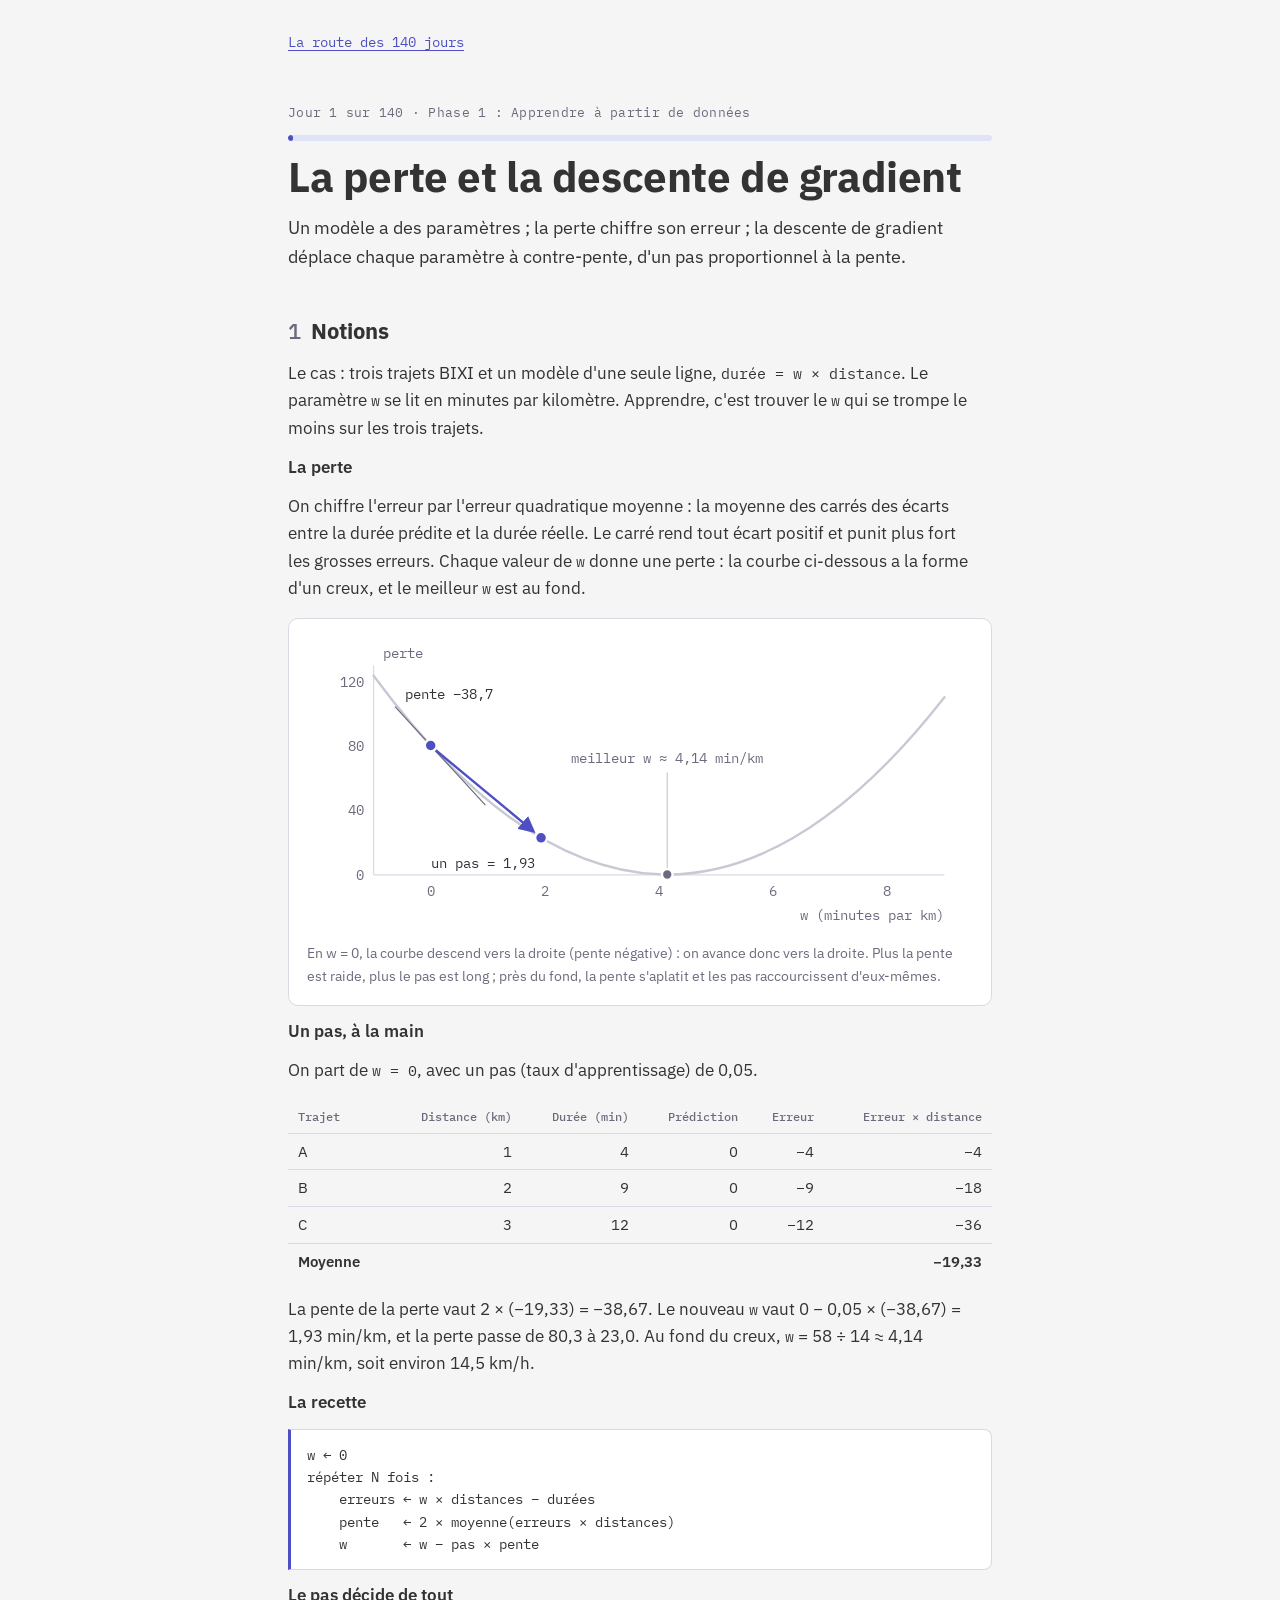
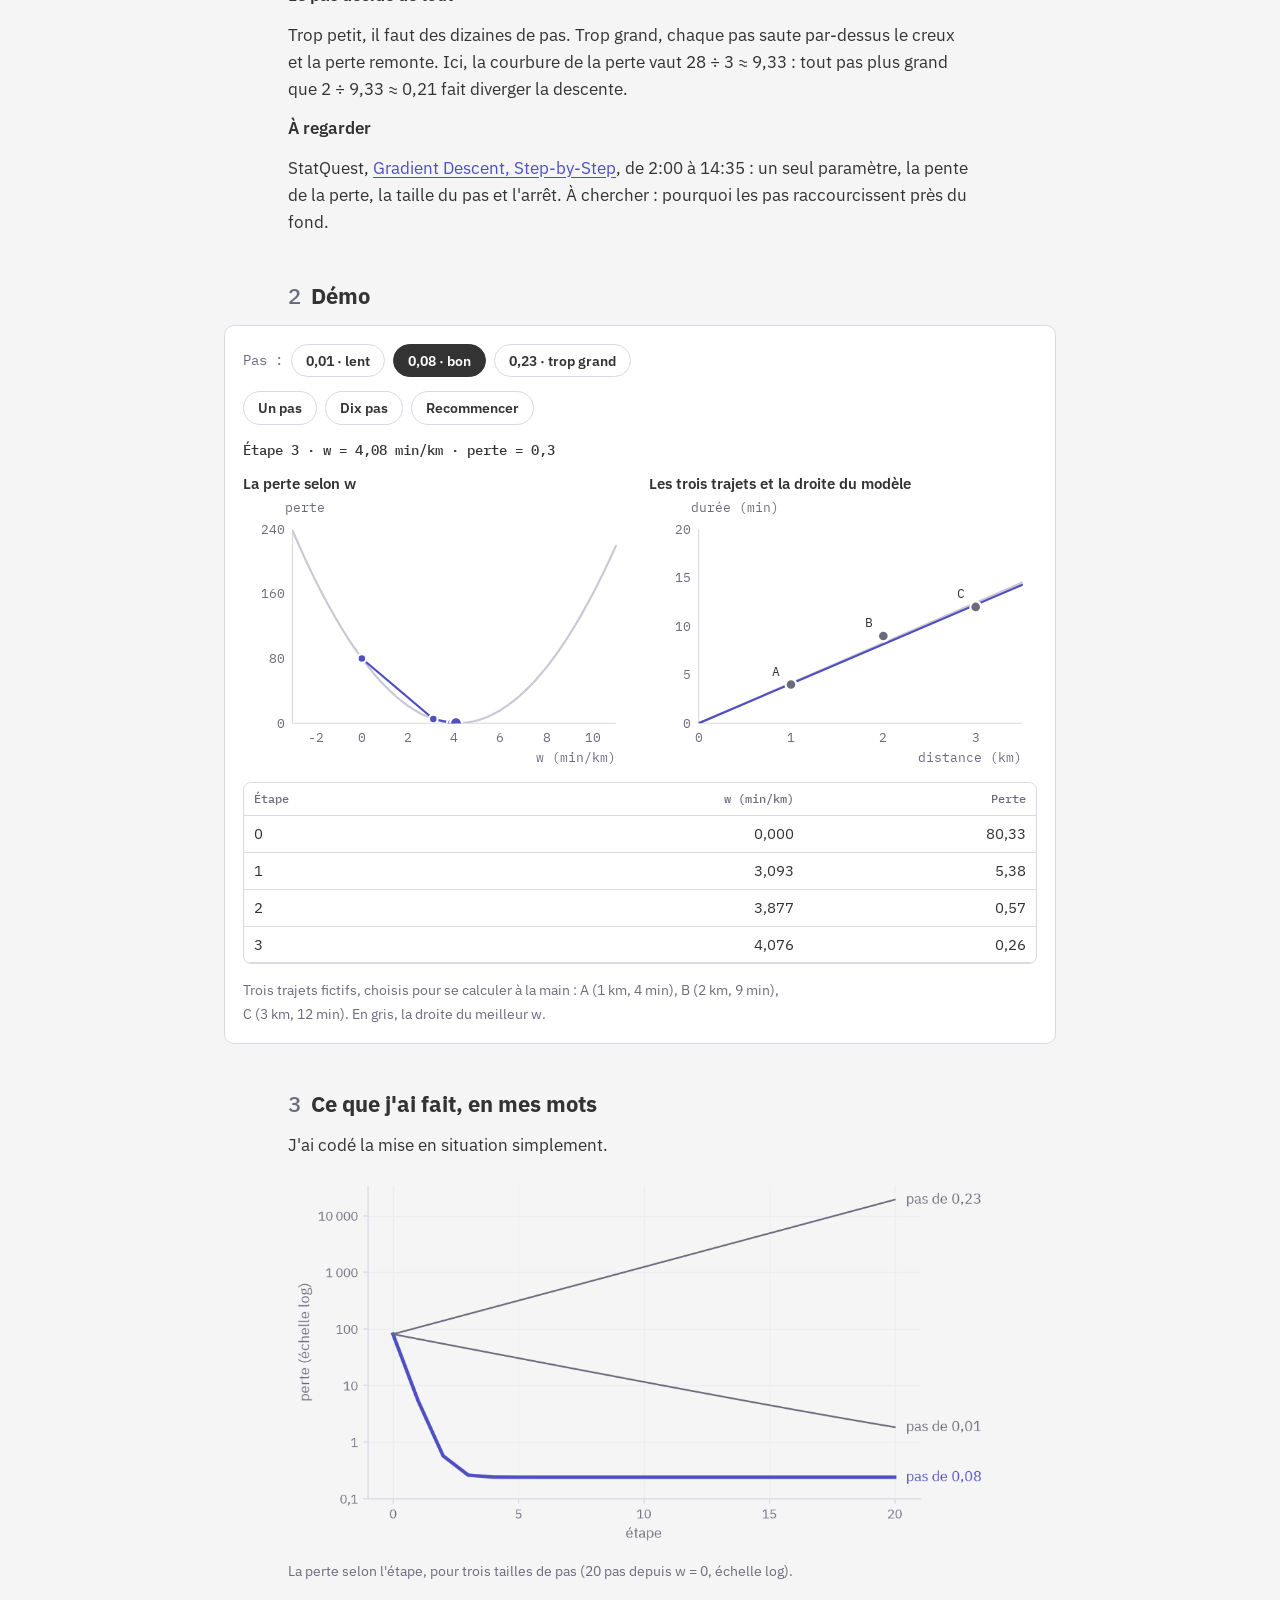
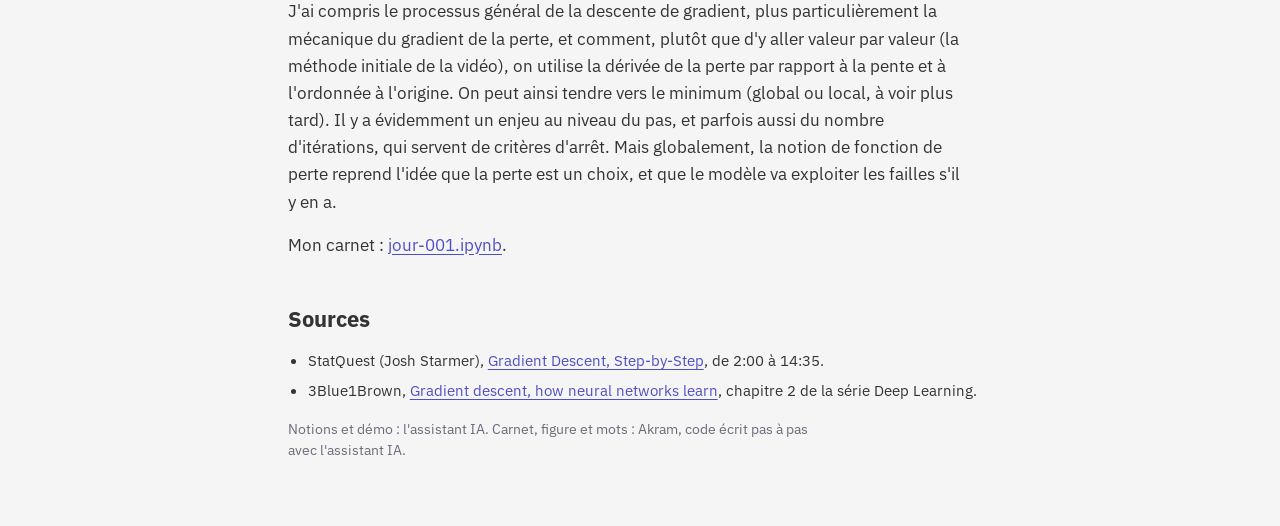
==== docs/jours/jour-001/index.html @ 98e8d077 "Ouverture de la classe : la route des 140 jours et le Jour 1, la perte et la descente de gradient" ====
<!doctype html>
<html lang="fr">
<head>
<meta charset="utf-8">
<meta name="viewport" content="width=device-width, initial-scale=1, viewport-fit=cover">
<title>Jour 1 · La perte et la descente de gradient | Intensive AI Engineering Class</title>
<meta name="description" content="Un modèle a des paramètres ; la perte chiffre son erreur ; la descente de gradient déplace chaque paramètre à contre-pente, d'un pas proportionnel à la pente.">
<link rel="preconnect" href="https://fonts.googleapis.com">
<link rel="preconnect" href="https://fonts.gstatic.com" crossorigin>
<link rel="stylesheet" href="https://fonts.googleapis.com/css2?family=IBM+Plex+Mono:wght@400;500&family=IBM+Plex+Sans:wght@400;600;700&display=swap">
<link rel="stylesheet" href="../../style.css">
<style>
  /* Propre au Jour 1 : deux graphiques côte à côte, empilés sur un téléphone. */
  .demo-graphes { display: grid; grid-template-columns: repeat(auto-fit, minmax(260px, 1fr)); gap: 18px; }
  .demo-graphes figure { gap: 4px; }
  .demo-graphes h3 { font-size: 0.95rem; }
  .tableau-des-pas { max-height: 220px; overflow: auto; border: 1px solid var(--filet); border-radius: 8px; }
  .tableau-des-pas table.chiffres thead th { position: sticky; top: 0; background: var(--surface); }
  .fleche-pas { stroke: var(--marque); stroke-width: 2; fill: none; }
  .pointe-pas { fill: var(--marque); }
  .tangente { stroke: var(--secondaire); stroke-width: 1; }
  .repere { stroke: var(--neutre); stroke-width: 1; }
  .alerte { color: var(--texte); font-weight: 600; }
  #mots img { display: block; max-width: 100%; height: auto; }
</style>
</head>
<body>
<main class="page-jour">
  <p class="retour"><a href="../../index.html">La route des 140 jours</a></p>

  <header class="entete">
    <p class="surtitre">Jour 1 sur 140 · Phase 1 : Apprendre à partir de données</p>
    <div class="compteur" role="img" aria-label="Jour 1 sur 140"><span style="width: calc(1 / 140 * 100%)"></span></div>
    <h1>La perte et la descente de gradient</h1>
    <p class="chapeau">Un modèle a des paramètres ; la perte chiffre son erreur ; la descente de gradient déplace chaque paramètre à contre-pente, d'un pas proportionnel à la pente.</p>
  </header>

  <section id="notions">
    <h2><span class="numero">1</span>Notions</h2>
    <p>Le cas : trois trajets BIXI et un modèle d'une seule ligne, <code>durée = w × distance</code>. Le paramètre <code>w</code> se lit en minutes par kilomètre. Apprendre, c'est trouver le <code>w</code> qui se trompe le moins sur les trois trajets.</p>

    <h3>La perte</h3>
    <p>On chiffre l'erreur par l'erreur quadratique moyenne : la moyenne des carrés des écarts entre la durée prédite et la durée réelle. Le carré rend tout écart positif et punit plus fort les grosses erreurs. Chaque valeur de <code>w</code> donne une perte : la courbe ci-dessous a la forme d'un creux, et le meilleur <code>w</code> est au fond.</p>

    <figure class="carte">
      <div class="defilant">
        <svg class="schema" viewBox="0 0 560 244" role="img" aria-labelledby="schema-titre schema-desc">
          <title id="schema-titre">La perte selon w, et un pas de descente</title>
          <desc id="schema-desc">La perte forme un creux dont le fond est à w ≈ 4,14 min/km. En w = 0, la pente vaut −38,7 ; un pas de 0,05 fait passer w de 0 à 1,93, et la perte de 80,3 à 23,0.</desc>
          <line class="axe" x1="56" y1="200" x2="536" y2="200"/>
          <line class="axe" x1="56" y1="24" x2="56" y2="200"/>
          <text class="svg-texte" x="104" y="218" text-anchor="middle">0</text>
          <text class="svg-texte" x="200" y="218" text-anchor="middle">2</text>
          <text class="svg-texte" x="296" y="218" text-anchor="middle">4</text>
          <text class="svg-texte" x="392" y="218" text-anchor="middle">6</text>
          <text class="svg-texte" x="488" y="218" text-anchor="middle">8</text>
          <text class="svg-texte" x="536" y="238" text-anchor="end">w (minutes par km)</text>
          <text class="svg-texte" x="48" y="204" text-anchor="end">0</text>
          <text class="svg-texte" x="48" y="150" text-anchor="end">40</text>
          <text class="svg-texte" x="48" y="96" text-anchor="end">80</text>
          <text class="svg-texte" x="48" y="42" text-anchor="end">120</text>
          <text class="svg-texte" x="64" y="18">perte</text>
          <!-- La perte est une parabole : une courbe de Bézier quadratique la trace exactement, de w = −1 à w = 9. -->
          <path class="trait-contexte" d="M56,32.57 Q296,357.5 536,50.63"/>
          <line class="tangente" x1="74" y1="58.5" x2="150" y2="141.4"/>
          <text class="svg-texte-fort" x="82" y="52">pente −38,7</text>
          <defs>
            <marker id="pointe" viewBox="0 0 10 10" refX="8" refY="5" markerWidth="7" markerHeight="7" orient="auto-start-reverse">
              <path class="pointe-pas" d="M0,0 L10,5 L0,10 Z"/>
            </marker>
          </defs>
          <line class="fleche-pas" x1="108" y1="95" x2="190" y2="163" marker-end="url(#pointe)"/>
          <circle class="point-accent" cx="104" cy="91.24" r="5"/>
          <circle class="point-accent" cx="196.8" cy="168.83" r="5"/>
          <text class="svg-texte-fort" x="104" y="194">un pas = 1,93</text>
          <line class="repere" x1="302.9" y1="114" x2="302.9" y2="194"/>
          <circle class="point-contexte" cx="302.9" cy="199.7" r="4.5"/>
          <text class="svg-texte" x="302.9" y="106" text-anchor="middle">meilleur w ≈ 4,14 min/km</text>
        </svg>
      </div>
      <figcaption>En w = 0, la courbe descend vers la droite (pente négative) : on avance donc vers la droite. Plus la pente est raide, plus le pas est long ; près du fond, la pente s'aplatit et les pas raccourcissent d'eux-mêmes.</figcaption>
    </figure>

    <h3>Un pas, à la main</h3>
    <p>On part de <code>w = 0</code>, avec un pas (taux d'apprentissage) de 0,05.</p>
    <div class="defilant">
      <table class="chiffres">
        <thead>
          <tr><th>Trajet</th><th>Distance (km)</th><th>Durée (min)</th><th>Prédiction</th><th>Erreur</th><th>Erreur × distance</th></tr>
        </thead>
        <tbody>
          <tr><td>A</td><td>1</td><td>4</td><td>0</td><td>−4</td><td>−4</td></tr>
          <tr><td>B</td><td>2</td><td>9</td><td>0</td><td>−9</td><td>−18</td></tr>
          <tr><td>C</td><td>3</td><td>12</td><td>0</td><td>−12</td><td>−36</td></tr>
        </tbody>
        <tfoot>
          <tr><td>Moyenne</td><td></td><td></td><td></td><td></td><td>−19,33</td></tr>
        </tfoot>
      </table>
    </div>
    <p>La pente de la perte vaut 2 × (−19,33) = −38,67. Le nouveau <code>w</code> vaut 0 − 0,05 × (−38,67) = 1,93 min/km, et la perte passe de 80,3 à 23,0. Au fond du creux, <code>w</code> = 58 ÷ 14 ≈ 4,14 min/km, soit environ 14,5 km/h.</p>

    <h3>La recette</h3>
<pre class="pseudo">w ← 0
répéter N fois :
    erreurs ← w × distances − durées
    pente   ← 2 × moyenne(erreurs × distances)
    w       ← w − pas × pente</pre>

    <h3>Le pas décide de tout</h3>
    <p>Trop petit, il faut des dizaines de pas. Trop grand, chaque pas saute par-dessus le creux et la perte remonte. Ici, la courbure de la perte vaut 28 ÷ 3 ≈ 9,33 : tout pas plus grand que 2 ÷ 9,33 ≈ 0,21 fait diverger la descente.</p>

    <h3>À regarder</h3>
    <p>StatQuest, <a href="https://www.youtube.com/watch?v=sDv4f4s2SB8">Gradient Descent, Step-by-Step</a>, de 2:00 à 14:35 : un seul paramètre, la pente de la perte, la taille du pas et l'arrêt. À chercher : pourquoi les pas raccourcissent près du fond.</p>
  </section>

  <section id="demo">
    <h2><span class="numero">2</span>Démo</h2>
    <div class="carte">
      <div class="commandes" role="group" aria-label="Taille du pas">
        <span class="lecture">Pas :</span>
        <button type="button" class="bouton" id="pas-lent" data-pas="0.01" aria-pressed="false">0,01 · lent</button>
        <button type="button" class="bouton" id="pas-bon" data-pas="0.08" aria-pressed="true">0,08 · bon</button>
        <button type="button" class="bouton" id="pas-grand" data-pas="0.23" aria-pressed="false">0,23 · trop grand</button>
      </div>
      <div class="commandes">
        <button type="button" class="bouton" id="un-pas">Un pas</button>
        <button type="button" class="bouton" id="dix-pas">Dix pas</button>
        <button type="button" class="bouton" id="recommencer">Recommencer</button>
      </div>
      <p class="lecture" id="lecture" aria-live="polite"></p>
      <div class="demo-graphes">
        <figure>
          <h3>La perte selon w</h3>
          <svg id="graphe-perte" viewBox="0 0 360 252" role="img" aria-label="La perte selon w, avec chaque pas de la descente"></svg>
        </figure>
        <figure>
          <h3>Les trois trajets et la droite du modèle</h3>
          <svg id="graphe-trajets" viewBox="0 0 360 252" role="img" aria-label="Les trois trajets et la droite durée = w × distance"></svg>
        </figure>
      </div>
      <div class="tableau-des-pas">
        <table class="chiffres">
          <thead><tr><th>Étape</th><th>w (min/km)</th><th>Perte</th></tr></thead>
          <tbody id="corps-des-pas"></tbody>
        </table>
      </div>
      <p class="note">Trois trajets fictifs, choisis pour se calculer à la main : A (1 km, 4 min), B (2 km, 9 min), C (3 km, 12 min). En gris, la droite du meilleur w.</p>
    </div>
  </section>

  <section id="mots">
    <h2><span class="numero">3</span>Ce que j'ai fait, en mes mots</h2>
    <p>J'ai codé la mise en situation simplement.</p>
    <figure>
      <picture>
        <source srcset="perte_selon_le_pas_sombre.png" media="(prefers-color-scheme: dark)">
        <img src="perte_selon_le_pas_clair.png" width="1038" height="554" alt="La perte selon l'étape, sur 20 pas depuis w = 0, en échelle log. Avec un pas de 0,08, elle tombe à son plancher de 0,24 en 4 étapes ; avec 0,01, elle descend lentement jusqu'à 1,83 ; avec 0,23, elle monte en droite jusqu'à 19 103.">
      </picture>
      <figcaption>La perte selon l'étape, pour trois tailles de pas (20 pas depuis w = 0, échelle log).</figcaption>
    </figure>
    <p>J'ai compris le processus général de la descente de gradient, plus particulièrement la mécanique du gradient de la perte, et comment, plutôt que d'y aller valeur par valeur (la méthode initiale de la vidéo), on utilise la dérivée de la perte par rapport à la pente et à l'ordonnée à l'origine. On peut ainsi tendre vers le minimum (global ou local, à voir plus tard). Il y a évidemment un enjeu au niveau du pas, et parfois aussi du nombre d'itérations, qui servent de critères d'arrêt. Mais globalement, la notion de fonction de perte reprend l'idée que la perte est un choix, et que le modèle va exploiter les failles s'il y en a.</p>
    <p>Mon carnet : <a href="https://github.com/akrambouznad789-cyber/intensive-ai-engineering-class/blob/main/docs/jours/jour-001/jour-001.ipynb">jour-001.ipynb</a>.</p>
  </section>

  <section id="sources" class="sources">
    <h2>Sources</h2>
    <ul>
      <li>StatQuest (Josh Starmer), <a href="https://www.youtube.com/watch?v=sDv4f4s2SB8">Gradient Descent, Step-by-Step</a>, de 2:00 à 14:35.</li>
      <li>3Blue1Brown, <a href="https://www.youtube.com/watch?v=IHZwWFHWa-w">Gradient descent, how neural networks learn</a>, chapitre 2 de la série Deep Learning.</li>
    </ul>
    <p class="attribution">Notions et démo : l'assistant IA. Carnet, figure et mots : Akram, code écrit pas à pas avec l'assistant IA.</p>
  </section>
</main>

<script>
  const TRAJETS = [
    { nom: "A", distance: 1, duree: 4 },
    { nom: "B", distance: 2, duree: 9 },
    { nom: "C", distance: 3, duree: 12 },
  ];
  const MEILLEUR_W = 58 / 14;          // somme(distance × durée) ÷ somme(distance²)
  const NOMBRE_MAX_DE_PAS = 60;
  const SVG = "http://www.w3.org/2000/svg";
  const ZONE = { gauche: 46, droite: 346, haut: 30, bas: 210 };  // zone de tracé dans un viewBox de 360 × 252

  const moyenne = (valeurs) => valeurs.reduce((somme, valeur) => somme + valeur, 0) / valeurs.length;
  const perte = (w) => moyenne(TRAJETS.map((t) => (w * t.distance - t.duree) ** 2));
  const pente = (w) => 2 * moyenne(TRAJETS.map((t) => (w * t.distance - t.duree) * t.distance));
  const enFrancais = (valeur, decimales) =>
    valeur.toLocaleString("fr-CA", { minimumFractionDigits: decimales, maximumFractionDigits: decimales });

  let pas = 0.08;
  let historique = [0];

  function echelle(domaineMin, domaineMax, ecranMin, ecranMax) {
    return (valeur) => ecranMin + ((valeur - domaineMin) / (domaineMax - domaineMin)) * (ecranMax - ecranMin);
  }

  function element(nom, attributs, parent) {
    const noeud = document.createElementNS(SVG, nom);
    for (const [cle, valeur] of Object.entries(attributs)) noeud.setAttribute(cle, valeur);
    if (parent) parent.append(noeud);
    return noeud;
  }

  function texte(parent, contenu, x, y, ancre, classe = "svg-texte") {
    const noeud = element("text", { x, y, "text-anchor": ancre, class: classe }, parent);
    noeud.textContent = contenu;
    return noeud;
  }

  // Les axes, les graduations et une zone de découpe : ce qui sort du cadre (une descente qui diverge) est coupé.
  function preparerGraphe(svg, idDecoupe, axeX, axeY) {
    svg.replaceChildren();
    const defs = element("defs", {}, svg);
    const decoupe = element("clipPath", { id: idDecoupe }, defs);
    element("rect", { x: ZONE.gauche, y: ZONE.haut - 6, width: ZONE.droite - ZONE.gauche + 6, height: ZONE.bas - ZONE.haut + 6 }, decoupe);
    element("line", { class: "axe", x1: ZONE.gauche, y1: ZONE.bas, x2: ZONE.droite, y2: ZONE.bas }, svg);
    element("line", { class: "axe", x1: ZONE.gauche, y1: ZONE.haut, x2: ZONE.gauche, y2: ZONE.bas }, svg);
    for (const graduation of axeX.graduations) texte(svg, enFrancais(graduation, 0), axeX.echelle(graduation), ZONE.bas + 17, "middle");
    for (const graduation of axeY.graduations) texte(svg, enFrancais(graduation, 0), ZONE.gauche - 7, axeY.echelle(graduation) + 4, "end");
    texte(svg, axeX.titre, ZONE.droite, ZONE.bas + 36, "end");
    texte(svg, axeY.titre, ZONE.gauche - 7, ZONE.haut - 16, "start");  // au-dessus de la graduation du haut
    return element("g", { "clip-path": `url(#${idDecoupe})` }, svg);
  }

  function dessinerPerte() {
    const x = echelle(-3, 11, ZONE.gauche, ZONE.droite);
    const y = echelle(0, 240, ZONE.bas, ZONE.haut);
    const zone = preparerGraphe(
      document.getElementById("graphe-perte"), "decoupe-perte",
      { echelle: x, graduations: [-2, 0, 2, 4, 6, 8, 10], titre: "w (min/km)" },
      { echelle: y, graduations: [0, 80, 160, 240], titre: "perte" },
    );
    const points = [];
    for (let i = 0; i <= 140; i += 1) {
      const w = -3 + (14 * i) / 140;
      points.push(`${x(w).toFixed(1)},${y(perte(w)).toFixed(1)}`);
    }
    element("polyline", { class: "trait-contexte", points: points.join(" ") }, zone);
    element("circle", { class: "point-contexte", cx: x(MEILLEUR_W), cy: y(perte(MEILLEUR_W)), r: 4 }, zone);
    element("polyline", {
      class: "trait-accent",
      points: historique.map((w) => `${x(w).toFixed(1)},${y(perte(w)).toFixed(1)}`).join(" "),
    }, zone);
    historique.forEach((w, etape) => {
      const groupe = element("g", {}, zone);
      const infobulle = element("title", {}, groupe);
      infobulle.textContent = `Étape ${etape} : w = ${enFrancais(w, 2)}, perte = ${enFrancais(perte(w), 1)}`;
      element("circle", { cx: x(w), cy: y(perte(w)), r: 12, fill: "transparent" }, groupe);  // cible de survol plus large que le point
      element("circle", { class: "point-accent", cx: x(w), cy: y(perte(w)), r: etape === historique.length - 1 ? 5.5 : 4 }, groupe);
    });
  }

  function dessinerTrajets() {
    const x = echelle(0, 3.5, ZONE.gauche, ZONE.droite);
    const y = echelle(0, 20, ZONE.bas, ZONE.haut);
    const zone = preparerGraphe(
      document.getElementById("graphe-trajets"), "decoupe-trajets",
      { echelle: x, graduations: [0, 1, 2, 3], titre: "distance (km)" },
      { echelle: y, graduations: [0, 5, 10, 15, 20], titre: "durée (min)" },
    );
    const w = historique[historique.length - 1];
    element("line", { class: "trait-contexte", x1: x(0), y1: y(0), x2: x(3.5), y2: y(3.5 * MEILLEUR_W) }, zone);
    element("line", { class: "trait-accent", x1: x(0), y1: y(0), x2: x(3.5), y2: y(3.5 * w) }, zone);
    for (const trajet of TRAJETS) {
      const groupe = element("g", {}, zone);
      const infobulle = element("title", {}, groupe);
      infobulle.textContent = `Trajet ${trajet.nom} : ${trajet.distance} km, ${trajet.duree} min ; le modèle prédit ${enFrancais(w * trajet.distance, 1)} min`;
      element("circle", { cx: x(trajet.distance), cy: y(trajet.duree), r: 12, fill: "transparent" }, groupe);
      element("circle", { class: "point-contexte", cx: x(trajet.distance), cy: y(trajet.duree), r: 5 }, groupe);
      texte(zone, trajet.nom, x(trajet.distance) - 10, y(trajet.duree) - 8, "end", "svg-texte-fort");
    }
  }

  function remplirTableau() {
    const corps = document.getElementById("corps-des-pas");
    corps.replaceChildren();
    historique.forEach((w, etape) => {
      const ligne = document.createElement("tr");
      for (const valeur of [String(etape), enFrancais(w, 3), enFrancais(perte(w), 2)]) {
        const cellule = document.createElement("td");
        cellule.textContent = valeur;
        ligne.append(cellule);
      }
      corps.append(ligne);
    });
  }

  function mettreAJour() {
    const w = historique[historique.length - 1];
    const etape = historique.length - 1;
    const valeurPerte = perte(w);
    const lecture = document.getElementById("lecture");
    lecture.replaceChildren();
    const fort = document.createElement("strong");
    fort.textContent = `Étape ${etape} · w = ${enFrancais(w, 2)} min/km · perte = ${enFrancais(valeurPerte, 1)}`;
    lecture.append(fort);
    if (valeurPerte > perte(0) && etape > 0) {
      const alerte = document.createElement("span");
      alerte.className = "alerte";
      alerte.textContent = " · la perte remonte : le pas saute par-dessus le creux";
      lecture.append(alerte);
    } else if (Math.abs(w - MEILLEUR_W) < 0.01) {
      lecture.append(document.createTextNode(" · au fond du creux"));
    }
    dessinerPerte();
    dessinerTrajets();
    remplirTableau();
  }

  function avancer(nombreDePas) {
    for (let i = 0; i < nombreDePas && historique.length <= NOMBRE_MAX_DE_PAS; i += 1) {
      const w = historique[historique.length - 1];
      historique.push(w - pas * pente(w));
    }
    mettreAJour();
  }

  for (const bouton of document.querySelectorAll("[data-pas]")) {
    bouton.addEventListener("click", () => {
      pas = Number(bouton.dataset.pas);
      for (const autre of document.querySelectorAll("[data-pas]")) autre.setAttribute("aria-pressed", String(autre === bouton));
      historique = [0];
      mettreAJour();
    });
  }
  document.getElementById("un-pas").addEventListener("click", () => avancer(1));
  document.getElementById("dix-pas").addEventListener("click", () => avancer(10));
  document.getElementById("recommencer").addEventListener("click", () => { historique = [0]; mettreAJour(); });

  avancer(3);  // la démo s'ouvre sur trois pas déjà faits
</script>
</body>
</html>
---- docs/style.css ----
/* Pages des deux classes intensives : la route des 140 jours et une fiche de cahier par jour.
   Le même fichier sert aux deux classes : une retouche ici se reporte dans l'autre classe.
   Une colonne de lecture d'environ 70 caractères ; la démo déborde un peu sur les grands écrans.
   Charte « Quiet Light indigo » : le thème Quiet Light de VS Code, violet tiré vers le bleu ;
   IBM Plex Sans pour le texte, IBM Plex Mono pour le code et les chiffres. */
:root {
  --fond: #F5F5F5;
  --surface: #FFFFFF;
  --texte: #333333;
  --secondaire: #6B6B7E;
  --filet: #D9D9E3;
  --accent: #4F4FC4;      /* liens, compteur, focus */
  --marque: #4F4FC4;      /* série 1 des graphiques : ce qu'on veut montrer */
  --serie-2: #C0702A;
  --serie-3: #008B7E;
  --neutre: #C9C9D6;      /* le contexte dans un graphique */
  --police-texte: "IBM Plex Sans", "Segoe UI", system-ui, sans-serif;
  --police-code: "IBM Plex Mono", ui-monospace, Consolas, monospace;
  color-scheme: light;
}
@media (prefers-color-scheme: dark) {
  :root:not([data-theme="light"]) {
    --fond: #1C1C24; --surface: #262632; --texte: #E6E6EE; --secondaire: #A3A3B5; --filet: #3A3A4A;
    --accent: #9C9CF2; --marque: #7C7CE8; --serie-2: #C47A38; --serie-3: #2FA898; --neutre: #4A4A5E;
    color-scheme: dark;
  }
}
:root[data-theme="dark"] {
  --fond: #1C1C24; --surface: #262632; --texte: #E6E6EE; --secondaire: #A3A3B5; --filet: #3A3A4A;
  --accent: #9C9CF2; --marque: #7C7CE8; --serie-2: #C47A38; --serie-3: #2FA898; --neutre: #4A4A5E;
  color-scheme: dark;
}
/* La classe Inférence marque ses jours en sarcelle (série 3) ; les liens restent indigo. */
.classe-inference { --marque: var(--serie-3); }

* { box-sizing: border-box; }
[hidden] { display: none !important; }
/* Titre lu par les lecteurs d'écran, caché à l'œil : le grand compteur le remplace. */
.sr-titre { position: absolute; width: 1px; height: 1px; overflow: hidden; clip-path: inset(50%); white-space: nowrap; }
body {
  margin: 0;
  background: var(--fond);
  color: var(--texte);
  font-family: var(--police-texte);
  font-size: 17px;
  line-height: 1.6;
}
.page-jour, .page-jours {
  max-width: 46rem;
  margin: 0 auto;
  padding-left: max(16px, env(safe-area-inset-left, 0px));
  padding-right: max(16px, env(safe-area-inset-right, 0px));
  padding-block: 32px 64px;
  display: grid;
  gap: 48px;
}
.page-jour > *, .page-jours > * { min-width: 0; }
h1, h2, h3 { margin: 0; line-height: 1.15; text-wrap: balance; }
h1 { font-size: clamp(1.9rem, 5vw, 2.6rem); font-weight: 700; letter-spacing: -0.01em; }
h2 { font-size: 1.35rem; font-weight: 700; }
h3 { font-size: 1.05rem; font-weight: 600; }
p, ul, ol { margin: 0; }
ul, ol { padding-left: 1.3em; display: grid; gap: 6px; }
a { color: var(--accent); text-underline-offset: 3px; }
a:focus-visible, button:focus-visible, input:focus-visible { outline: 3px solid var(--accent); outline-offset: 2px; }
code { font-family: var(--police-code); font-size: 0.9em; overflow-wrap: anywhere; }

/* En-tête du jour */
.retour { font-family: var(--police-code); font-size: 0.85rem; }
.entete { display: grid; gap: 12px; }
.surtitre { font-family: var(--police-code); font-size: 0.82rem; color: var(--secondaire); letter-spacing: 0.02em; }
.compteur { height: 6px; border-radius: 3px; background: color-mix(in oklab, var(--marque) 16%, var(--surface)); overflow: hidden; }
.compteur span { display: block; height: 100%; border-radius: 3px; background: var(--marque); }
.chapeau { font-size: 1.15rem; max-width: 62ch; }

/* Sections numérotées : l'ordre de la journée (notions, démo, pratique, mots) */
.page-jour section { display: grid; gap: 16px; }
.page-jour section > * { min-width: 0; }
.numero { font-family: var(--police-code); font-weight: 500; color: var(--secondaire); margin-right: 10px; }
.page-jour p { max-width: 68ch; }

/* Encadrés : seuls le schéma et la démo sont des objets à part */
.carte { background: var(--surface); border: 1px solid var(--filet); border-radius: 10px; padding: 18px; display: grid; gap: 14px; }
@media (min-width: 64rem) { #demo .carte { margin-inline: -4rem; } }
figure { margin: 0; display: grid; gap: 8px; min-width: 0; }
figcaption, .note { color: var(--secondaire); font-size: 0.9rem; }
.defilant { overflow-x: auto; }
.defilant svg { display: block; width: 100%; height: auto; }
/* Un schéma garde un texte lisible sur téléphone : il défile de côté plutôt que de rétrécir. */
.defilant svg.schema { min-width: 520px; }

/* Pseudo-code : la recette à recopier dans le cahier */
pre.pseudo {
  margin: 0; padding: 14px 16px; overflow-x: auto;
  font-family: var(--police-code); font-size: 0.9rem; line-height: 1.55;
  background: var(--surface); border: 1px solid var(--filet); border-left: 3px solid var(--accent); border-radius: 0 8px 8px 0;
}

/* Tableaux de chiffres */
table.chiffres { border-collapse: collapse; width: 100%; font-size: 0.93rem; font-variant-numeric: tabular-nums; }
table.chiffres th { font-family: var(--police-code); font-weight: 500; font-size: 0.78rem; color: var(--secondaire); text-align: right; padding: 6px 10px; border-bottom: 1px solid var(--filet); }
table.chiffres td { text-align: right; padding: 6px 10px; border-bottom: 1px solid var(--filet); white-space: nowrap; }
table.chiffres th:first-child, table.chiffres td:first-child { text-align: left; }
table.chiffres tfoot td { border-bottom: none; font-weight: 600; }

/* Ce qui reste à écrire par Akram */
.a-ecrire { border: 1px dashed var(--filet); border-radius: 8px; padding: 12px 14px; color: var(--secondaire); font-style: italic; }

/* Commandes des démos */
.commandes { display: flex; flex-wrap: wrap; gap: 8px; align-items: center; }
.bouton {
  font: 600 0.9rem/1 var(--police-texte); padding: 9px 14px 8px; border-radius: 999px;
  border: 1px solid var(--filet); background: var(--surface); color: var(--texte); cursor: pointer;
}
.bouton:hover { border-color: var(--secondaire); }
.bouton[aria-pressed="true"] { background: var(--texte); color: var(--surface); border-color: var(--texte); }
.lecture { font-family: var(--police-code); font-size: 0.88rem; color: var(--secondaire); }
.lecture strong { color: var(--texte); font-weight: 500; }
.curseur { display: inline-flex; align-items: center; gap: 8px; margin-right: 14px; font-family: var(--police-code); font-size: 0.88rem; }
.curseur output { min-width: 1.2em; color: var(--texte); }
.curseur input { accent-color: var(--marque); }

/* Graphiques en SVG : textes aux couleurs du thème, marques fines */
.axe { stroke: var(--filet); stroke-width: 1; }
.svg-texte { font-family: var(--police-code); font-size: 12px; fill: var(--secondaire); }
.svg-texte-fort { font-family: var(--police-code); font-size: 12px; fill: var(--texte); }
.trait-contexte { fill: none; stroke: var(--neutre); stroke-width: 2; stroke-linecap: round; stroke-linejoin: round; }
.trait-accent { fill: none; stroke: var(--marque); stroke-width: 2; stroke-linecap: round; stroke-linejoin: round; }
.point-accent { fill: var(--marque); stroke: var(--surface); stroke-width: 2; }
.point-contexte { fill: var(--secondaire); stroke: var(--surface); stroke-width: 2; }
.boite { fill: var(--surface); stroke: var(--filet); stroke-width: 1.2; }
.boite-accent { fill: var(--surface); stroke: var(--marque); stroke-width: 1.6; }
.fleche { stroke: var(--secondaire); stroke-width: 1.4; fill: none; }
.pointe { fill: var(--secondaire); }

.sources ul { font-size: 0.95rem; }
.attribution { color: var(--secondaire); font-size: 0.85rem; }

/* Page de la route : liens du haut, la ligne des phases, une rangée de cases par phase */
.liens-haut { display: flex; flex-wrap: wrap; gap: 8px; list-style: none; padding: 0; }
.liens-haut a {
  display: inline-block; font: 600 0.88rem/1 var(--police-texte); padding: 8px 12px 7px; border-radius: 999px;
  border: 1px solid var(--filet); background: var(--surface); color: var(--texte); text-decoration: none;
}
.liens-haut a:hover { border-color: var(--texte); }
/* Un segment par phase, large comme son nombre de jours (--jours, posé sur chaque segment). */
.ligne-phases { display: flex; gap: 3px; list-style: none; padding: 0; }
.ligne-phases li { flex: var(--jours) 1 0; min-width: 0; }
.ligne-phases a {
  display: grid; place-items: center; height: 34px; border-radius: 6px; text-decoration: none;
  background: color-mix(in oklab, var(--marque) 14%, var(--surface));
  border: 1px solid color-mix(in oklab, var(--marque) 40%, var(--surface));
  color: var(--texte); font: 500 0.82rem/1 var(--police-code);
}
.ligne-phases a:hover { background: color-mix(in oklab, var(--marque) 28%, var(--surface)); }
.reperes-jours { display: flex; justify-content: space-between; font-family: var(--police-code); font-size: 0.78rem; color: var(--secondaire); }
.page-jours section { display: grid; gap: 16px; }
.page-jours section > * { min-width: 0; }
.compte { display: flex; align-items: baseline; gap: 12px; flex-wrap: wrap; }
.compte strong { font-size: 3rem; font-weight: 700; line-height: 1; }
.compte span { color: var(--secondaire); }
.phases { display: grid; gap: 22px; }
.phase { display: grid; gap: 8px; scroll-margin-top: 16px; }
.phase h3 { font-size: 0.98rem; }
.phase h3 .numero { font-size: 0.85rem; }
.phase .contenu { color: var(--secondaire); font-size: 0.92rem; max-width: 68ch; }
.cases { display: flex; flex-wrap: wrap; gap: 5px; list-style: none; padding: 0; }
.case {
  position: relative; display: block; width: 22px; height: 22px; border-radius: 4px;
  border: 1px solid var(--filet); background: var(--surface);
}
.case.faite { background: var(--marque); border-color: var(--marque); }
/* Un jour de projet porte un losange : la forme dit le projet, pas la couleur seule. */
.case.projet::after {
  content: ""; position: absolute; left: 50%; top: 50%; width: 7px; height: 7px;
  transform: translate(-50%, -50%) rotate(45deg); background: var(--secondaire);
}
.case.faite.projet::after { background: var(--surface); }
a.case:hover { outline: 2px solid var(--texte); outline-offset: 1px; }
.legende { display: flex; flex-wrap: wrap; gap: 8px 20px; color: var(--secondaire); font-size: 0.88rem; align-items: center; }
.legende span { display: inline-flex; gap: 8px; align-items: center; }
.legende .case { width: 16px; height: 16px; }
.legende .case.projet::after { width: 6px; height: 6px; }
.liste-jours { font-variant-numeric: tabular-nums; }
/* La recette d'une journée : cinq moments, toujours dans le même ordre. */
.recette { display: grid; grid-template-columns: repeat(auto-fit, minmax(118px, 1fr)); gap: 8px; list-style: none; padding: 0; }
.recette li {
  background: var(--surface); border: 1px solid var(--filet); border-top: 3px solid var(--marque);
  border-radius: 8px; padding: 10px 12px; display: grid; gap: 2px; align-content: start;
}
.recette .duree { font-family: var(--police-code); font-size: 0.8rem; color: var(--secondaire); }
.recette .quoi { font-size: 0.88rem; color: var(--secondaire); }

@media (prefers-reduced-motion: reduce) { * { transition: none !important; animation: none !important; } }
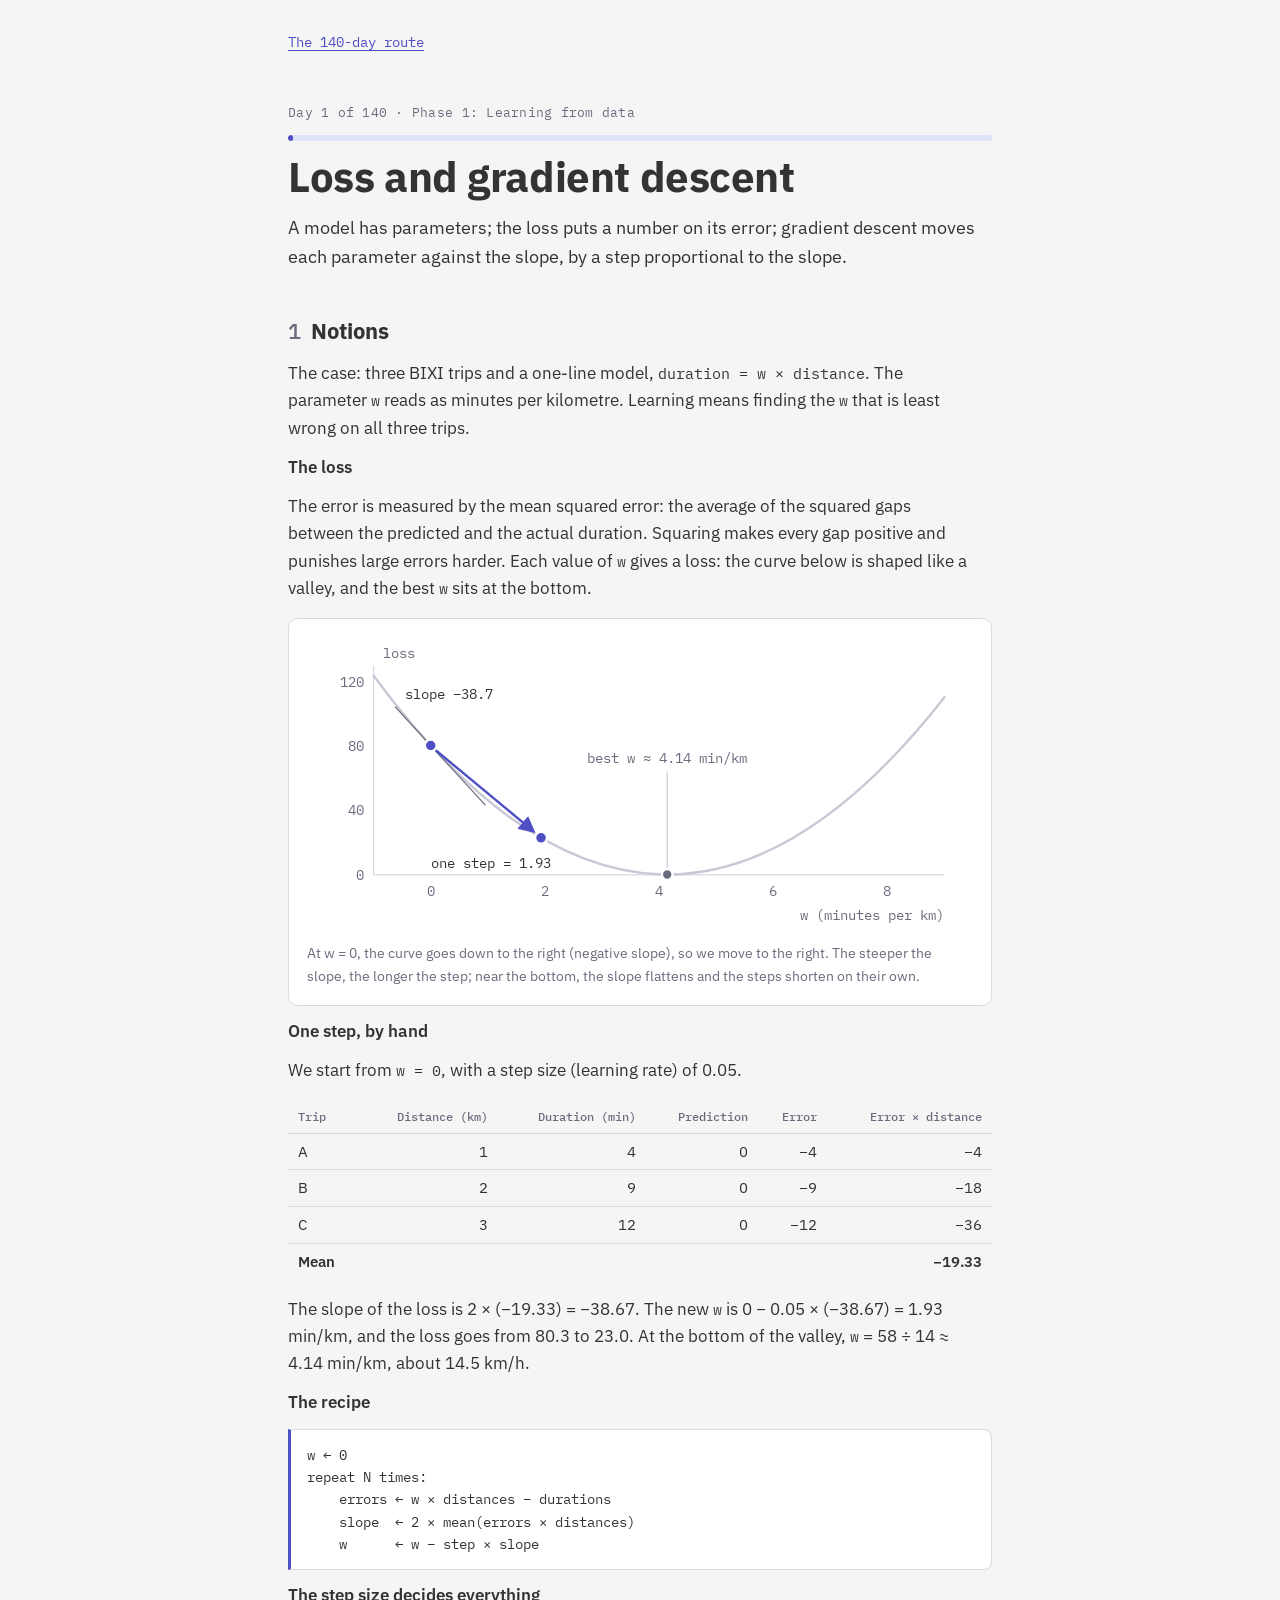
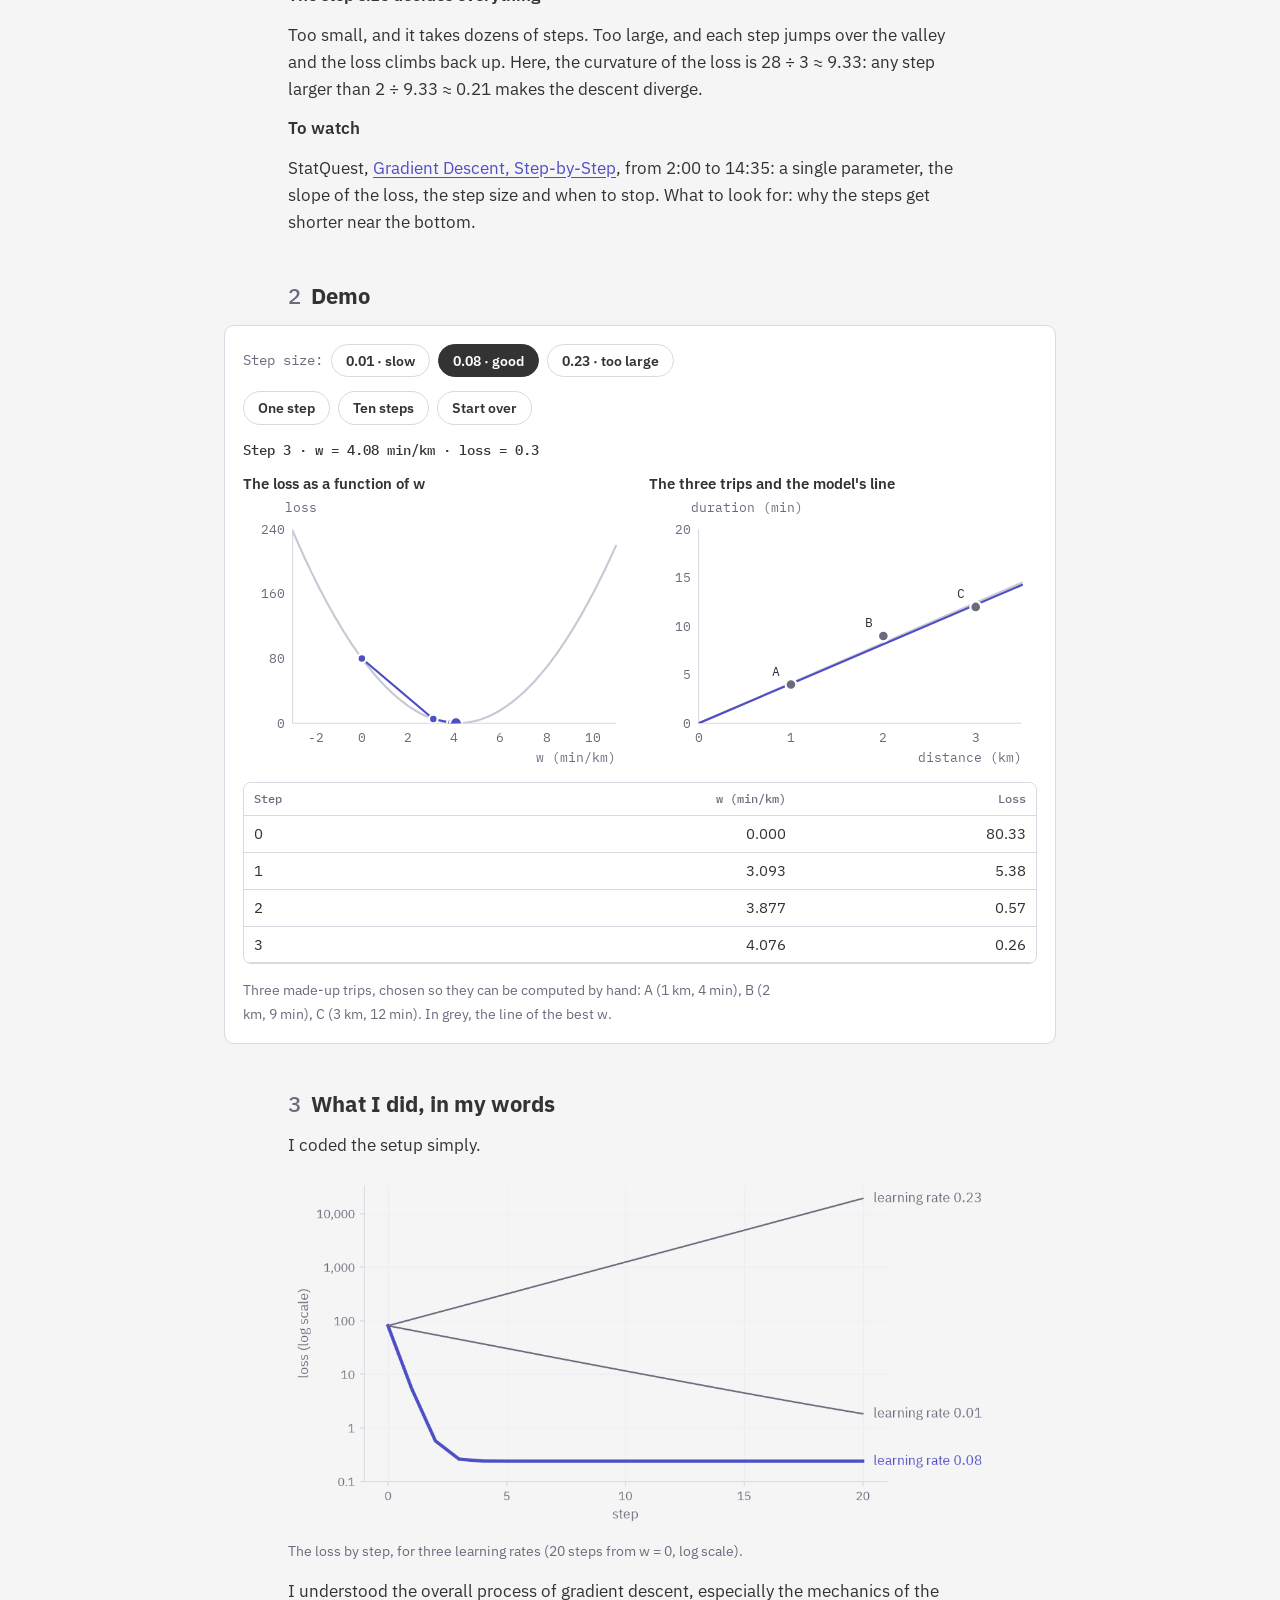
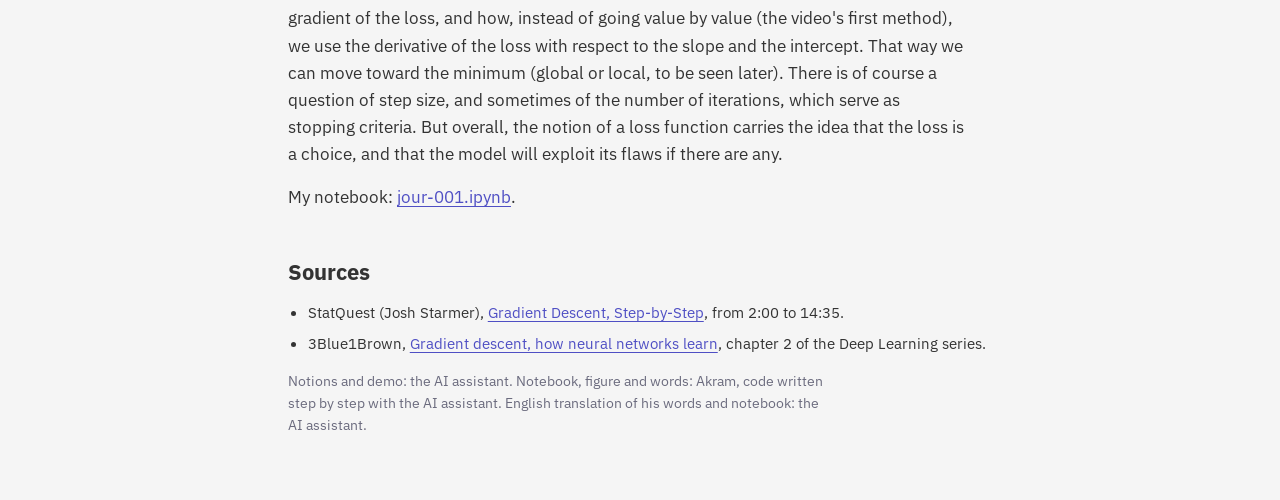
==== commit c9297278: "Public content in English: route, Day 1 page, notebook, figure, template and README The Day 1 notebo" ====
--- a/docs/jours/jour-001/index.html
+++ b/docs/jours/jour-001/index.html
@@ -1,52 +1,52 @@
 <!doctype html>
-<html lang="fr">
+<html lang="en">
 <head>
 <meta charset="utf-8">
 <meta name="viewport" content="width=device-width, initial-scale=1, viewport-fit=cover">
-<title>Jour 1 · La perte et la descente de gradient | Intensive AI Engineering Class</title>
-<meta name="description" content="Un modèle a des paramètres ; la perte chiffre son erreur ; la descente de gradient déplace chaque paramètre à contre-pente, d'un pas proportionnel à la pente.">
+<title>Day 1 · Loss and gradient descent | Intensive AI Engineering Class</title>
+<meta name="description" content="A model has parameters; the loss puts a number on its error; gradient descent moves each parameter against the slope, by a step proportional to the slope.">
 <link rel="preconnect" href="https://fonts.googleapis.com">
 <link rel="preconnect" href="https://fonts.gstatic.com" crossorigin>
 <link rel="stylesheet" href="https://fonts.googleapis.com/css2?family=IBM+Plex+Mono:wght@400;500&family=IBM+Plex+Sans:wght@400;600;700&display=swap">
 <link rel="stylesheet" href="../../style.css">
 <style>
-  /* Propre au Jour 1 : deux graphiques côte à côte, empilés sur un téléphone. */
-  .demo-graphes { display: grid; grid-template-columns: repeat(auto-fit, minmax(260px, 1fr)); gap: 18px; }
-  .demo-graphes figure { gap: 4px; }
-  .demo-graphes h3 { font-size: 0.95rem; }
-  .tableau-des-pas { max-height: 220px; overflow: auto; border: 1px solid var(--filet); border-radius: 8px; }
-  .tableau-des-pas table.chiffres thead th { position: sticky; top: 0; background: var(--surface); }
-  .fleche-pas { stroke: var(--marque); stroke-width: 2; fill: none; }
-  .pointe-pas { fill: var(--marque); }
-  .tangente { stroke: var(--secondaire); stroke-width: 1; }
-  .repere { stroke: var(--neutre); stroke-width: 1; }
-  .alerte { color: var(--texte); font-weight: 600; }
+  /* Day 1 only: two charts side by side, stacked on a phone. */
+  .demo-charts { display: grid; grid-template-columns: repeat(auto-fit, minmax(260px, 1fr)); gap: 18px; }
+  .demo-charts figure { gap: 4px; }
+  .demo-charts h3 { font-size: 0.95rem; }
+  .steps-table { max-height: 220px; overflow: auto; border: 1px solid var(--filet); border-radius: 8px; }
+  .steps-table table.chiffres thead th { position: sticky; top: 0; background: var(--surface); }
+  .step-arrow { stroke: var(--marque); stroke-width: 2; fill: none; }
+  .step-arrowhead { fill: var(--marque); }
+  .tangent { stroke: var(--secondaire); stroke-width: 1; }
+  .marker-line { stroke: var(--neutre); stroke-width: 1; }
+  .warning { color: var(--texte); font-weight: 600; }
   #mots img { display: block; max-width: 100%; height: auto; }
 </style>
 </head>
 <body>
 <main class="page-jour">
-  <p class="retour"><a href="../../index.html">La route des 140 jours</a></p>
+  <p class="retour"><a href="../../index.html">The 140-day route</a></p>
 
   <header class="entete">
-    <p class="surtitre">Jour 1 sur 140 · Phase 1 : Apprendre à partir de données</p>
-    <div class="compteur" role="img" aria-label="Jour 1 sur 140"><span style="width: calc(1 / 140 * 100%)"></span></div>
-    <h1>La perte et la descente de gradient</h1>
-    <p class="chapeau">Un modèle a des paramètres ; la perte chiffre son erreur ; la descente de gradient déplace chaque paramètre à contre-pente, d'un pas proportionnel à la pente.</p>
+    <p class="surtitre">Day 1 of 140 · Phase 1: Learning from data</p>
+    <div class="compteur" role="img" aria-label="Day 1 of 140"><span style="width: calc(1 / 140 * 100%)"></span></div>
+    <h1>Loss and gradient descent</h1>
+    <p class="chapeau">A model has parameters; the loss puts a number on its error; gradient descent moves each parameter against the slope, by a step proportional to the slope.</p>
   </header>
 
   <section id="notions">
     <h2><span class="numero">1</span>Notions</h2>
-    <p>Le cas : trois trajets BIXI et un modèle d'une seule ligne, <code>durée = w × distance</code>. Le paramètre <code>w</code> se lit en minutes par kilomètre. Apprendre, c'est trouver le <code>w</code> qui se trompe le moins sur les trois trajets.</p>
-
-    <h3>La perte</h3>
-    <p>On chiffre l'erreur par l'erreur quadratique moyenne : la moyenne des carrés des écarts entre la durée prédite et la durée réelle. Le carré rend tout écart positif et punit plus fort les grosses erreurs. Chaque valeur de <code>w</code> donne une perte : la courbe ci-dessous a la forme d'un creux, et le meilleur <code>w</code> est au fond.</p>
+    <p>The case: three BIXI trips and a one-line model, <code>duration = w × distance</code>. The parameter <code>w</code> reads as minutes per kilometre. Learning means finding the <code>w</code> that is least wrong on all three trips.</p>
+
+    <h3>The loss</h3>
+    <p>The error is measured by the mean squared error: the average of the squared gaps between the predicted and the actual duration. Squaring makes every gap positive and punishes large errors harder. Each value of <code>w</code> gives a loss: the curve below is shaped like a valley, and the best <code>w</code> sits at the bottom.</p>
 
     <figure class="carte">
       <div class="defilant">
-        <svg class="schema" viewBox="0 0 560 244" role="img" aria-labelledby="schema-titre schema-desc">
-          <title id="schema-titre">La perte selon w, et un pas de descente</title>
-          <desc id="schema-desc">La perte forme un creux dont le fond est à w ≈ 4,14 min/km. En w = 0, la pente vaut −38,7 ; un pas de 0,05 fait passer w de 0 à 1,93, et la perte de 80,3 à 23,0.</desc>
+        <svg class="schema" viewBox="0 0 560 244" role="img" aria-labelledby="diagram-title diagram-desc">
+          <title id="diagram-title">The loss as a function of w, and one descent step</title>
+          <desc id="diagram-desc">The loss forms a valley whose bottom is at w ≈ 4.14 min/km. At w = 0, the slope is −38.7; a step of 0.05 takes w from 0 to 1.93, and the loss from 80.3 to 23.0.</desc>
           <line class="axe" x1="56" y1="200" x2="536" y2="200"/>
           <line class="axe" x1="56" y1="24" x2="56" y2="200"/>
           <text class="svg-texte" x="104" y="218" text-anchor="middle">0</text>
@@ -54,39 +54,39 @@
           <text class="svg-texte" x="296" y="218" text-anchor="middle">4</text>
           <text class="svg-texte" x="392" y="218" text-anchor="middle">6</text>
           <text class="svg-texte" x="488" y="218" text-anchor="middle">8</text>
-          <text class="svg-texte" x="536" y="238" text-anchor="end">w (minutes par km)</text>
+          <text class="svg-texte" x="536" y="238" text-anchor="end">w (minutes per km)</text>
           <text class="svg-texte" x="48" y="204" text-anchor="end">0</text>
           <text class="svg-texte" x="48" y="150" text-anchor="end">40</text>
           <text class="svg-texte" x="48" y="96" text-anchor="end">80</text>
           <text class="svg-texte" x="48" y="42" text-anchor="end">120</text>
-          <text class="svg-texte" x="64" y="18">perte</text>
-          <!-- La perte est une parabole : une courbe de Bézier quadratique la trace exactement, de w = −1 à w = 9. -->
+          <text class="svg-texte" x="64" y="18">loss</text>
+          <!-- The loss is a parabola: a quadratic Bézier curve draws it exactly, from w = −1 to w = 9. -->
           <path class="trait-contexte" d="M56,32.57 Q296,357.5 536,50.63"/>
-          <line class="tangente" x1="74" y1="58.5" x2="150" y2="141.4"/>
-          <text class="svg-texte-fort" x="82" y="52">pente −38,7</text>
+          <line class="tangent" x1="74" y1="58.5" x2="150" y2="141.4"/>
+          <text class="svg-texte-fort" x="82" y="52">slope −38.7</text>
           <defs>
-            <marker id="pointe" viewBox="0 0 10 10" refX="8" refY="5" markerWidth="7" markerHeight="7" orient="auto-start-reverse">
-              <path class="pointe-pas" d="M0,0 L10,5 L0,10 Z"/>
+            <marker id="arrowhead" viewBox="0 0 10 10" refX="8" refY="5" markerWidth="7" markerHeight="7" orient="auto-start-reverse">
+              <path class="step-arrowhead" d="M0,0 L10,5 L0,10 Z"/>
             </marker>
           </defs>
-          <line class="fleche-pas" x1="108" y1="95" x2="190" y2="163" marker-end="url(#pointe)"/>
+          <line class="step-arrow" x1="108" y1="95" x2="190" y2="163" marker-end="url(#arrowhead)"/>
           <circle class="point-accent" cx="104" cy="91.24" r="5"/>
           <circle class="point-accent" cx="196.8" cy="168.83" r="5"/>
-          <text class="svg-texte-fort" x="104" y="194">un pas = 1,93</text>
-          <line class="repere" x1="302.9" y1="114" x2="302.9" y2="194"/>
+          <text class="svg-texte-fort" x="104" y="194">one step = 1.93</text>
+          <line class="marker-line" x1="302.9" y1="114" x2="302.9" y2="194"/>
           <circle class="point-contexte" cx="302.9" cy="199.7" r="4.5"/>
-          <text class="svg-texte" x="302.9" y="106" text-anchor="middle">meilleur w ≈ 4,14 min/km</text>
+          <text class="svg-texte" x="302.9" y="106" text-anchor="middle">best w ≈ 4.14 min/km</text>
         </svg>
       </div>
-      <figcaption>En w = 0, la courbe descend vers la droite (pente négative) : on avance donc vers la droite. Plus la pente est raide, plus le pas est long ; près du fond, la pente s'aplatit et les pas raccourcissent d'eux-mêmes.</figcaption>
+      <figcaption>At w = 0, the curve goes down to the right (negative slope), so we move to the right. The steeper the slope, the longer the step; near the bottom, the slope flattens and the steps shorten on their own.</figcaption>
     </figure>
 
-    <h3>Un pas, à la main</h3>
-    <p>On part de <code>w = 0</code>, avec un pas (taux d'apprentissage) de 0,05.</p>
+    <h3>One step, by hand</h3>
+    <p>We start from <code>w = 0</code>, with a step size (learning rate) of 0.05.</p>
     <div class="defilant">
       <table class="chiffres">
         <thead>
-          <tr><th>Trajet</th><th>Distance (km)</th><th>Durée (min)</th><th>Prédiction</th><th>Erreur</th><th>Erreur × distance</th></tr>
+          <tr><th>Trip</th><th>Distance (km)</th><th>Duration (min)</th><th>Prediction</th><th>Error</th><th>Error × distance</th></tr>
         </thead>
         <tbody>
           <tr><td>A</td><td>1</td><td>4</td><td>0</td><td>−4</td><td>−4</td></tr>
@@ -94,243 +94,243 @@
           <tr><td>C</td><td>3</td><td>12</td><td>0</td><td>−12</td><td>−36</td></tr>
         </tbody>
         <tfoot>
-          <tr><td>Moyenne</td><td></td><td></td><td></td><td></td><td>−19,33</td></tr>
+          <tr><td>Mean</td><td></td><td></td><td></td><td></td><td>−19.33</td></tr>
         </tfoot>
       </table>
     </div>
-    <p>La pente de la perte vaut 2 × (−19,33) = −38,67. Le nouveau <code>w</code> vaut 0 − 0,05 × (−38,67) = 1,93 min/km, et la perte passe de 80,3 à 23,0. Au fond du creux, <code>w</code> = 58 ÷ 14 ≈ 4,14 min/km, soit environ 14,5 km/h.</p>
-
-    <h3>La recette</h3>
+    <p>The slope of the loss is 2 × (−19.33) = −38.67. The new <code>w</code> is 0 − 0.05 × (−38.67) = 1.93 min/km, and the loss goes from 80.3 to 23.0. At the bottom of the valley, <code>w</code> = 58 ÷ 14 ≈ 4.14 min/km, about 14.5 km/h.</p>
+
+    <h3>The recipe</h3>
 <pre class="pseudo">w ← 0
-répéter N fois :
-    erreurs ← w × distances − durées
-    pente   ← 2 × moyenne(erreurs × distances)
-    w       ← w − pas × pente</pre>
-
-    <h3>Le pas décide de tout</h3>
-    <p>Trop petit, il faut des dizaines de pas. Trop grand, chaque pas saute par-dessus le creux et la perte remonte. Ici, la courbure de la perte vaut 28 ÷ 3 ≈ 9,33 : tout pas plus grand que 2 ÷ 9,33 ≈ 0,21 fait diverger la descente.</p>
-
-    <h3>À regarder</h3>
-    <p>StatQuest, <a href="https://www.youtube.com/watch?v=sDv4f4s2SB8">Gradient Descent, Step-by-Step</a>, de 2:00 à 14:35 : un seul paramètre, la pente de la perte, la taille du pas et l'arrêt. À chercher : pourquoi les pas raccourcissent près du fond.</p>
+repeat N times:
+    errors ← w × distances − durations
+    slope  ← 2 × mean(errors × distances)
+    w      ← w − step × slope</pre>
+
+    <h3>The step size decides everything</h3>
+    <p>Too small, and it takes dozens of steps. Too large, and each step jumps over the valley and the loss climbs back up. Here, the curvature of the loss is 28 ÷ 3 ≈ 9.33: any step larger than 2 ÷ 9.33 ≈ 0.21 makes the descent diverge.</p>
+
+    <h3>To watch</h3>
+    <p>StatQuest, <a href="https://www.youtube.com/watch?v=sDv4f4s2SB8">Gradient Descent, Step-by-Step</a>, from 2:00 to 14:35: a single parameter, the slope of the loss, the step size and when to stop. What to look for: why the steps get shorter near the bottom.</p>
   </section>
 
   <section id="demo">
-    <h2><span class="numero">2</span>Démo</h2>
+    <h2><span class="numero">2</span>Demo</h2>
     <div class="carte">
-      <div class="commandes" role="group" aria-label="Taille du pas">
-        <span class="lecture">Pas :</span>
-        <button type="button" class="bouton" id="pas-lent" data-pas="0.01" aria-pressed="false">0,01 · lent</button>
-        <button type="button" class="bouton" id="pas-bon" data-pas="0.08" aria-pressed="true">0,08 · bon</button>
-        <button type="button" class="bouton" id="pas-grand" data-pas="0.23" aria-pressed="false">0,23 · trop grand</button>
+      <div class="commandes" role="group" aria-label="Step size">
+        <span class="lecture">Step size:</span>
+        <button type="button" class="bouton" id="rate-slow" data-rate="0.01" aria-pressed="false">0.01 · slow</button>
+        <button type="button" class="bouton" id="rate-good" data-rate="0.08" aria-pressed="true">0.08 · good</button>
+        <button type="button" class="bouton" id="rate-too-large" data-rate="0.23" aria-pressed="false">0.23 · too large</button>
       </div>
       <div class="commandes">
-        <button type="button" class="bouton" id="un-pas">Un pas</button>
-        <button type="button" class="bouton" id="dix-pas">Dix pas</button>
-        <button type="button" class="bouton" id="recommencer">Recommencer</button>
-      </div>
-      <p class="lecture" id="lecture" aria-live="polite"></p>
-      <div class="demo-graphes">
+        <button type="button" class="bouton" id="one-step">One step</button>
+        <button type="button" class="bouton" id="ten-steps">Ten steps</button>
+        <button type="button" class="bouton" id="start-over">Start over</button>
+      </div>
+      <p class="lecture" id="reading" aria-live="polite"></p>
+      <div class="demo-charts">
         <figure>
-          <h3>La perte selon w</h3>
-          <svg id="graphe-perte" viewBox="0 0 360 252" role="img" aria-label="La perte selon w, avec chaque pas de la descente"></svg>
+          <h3>The loss as a function of w</h3>
+          <svg id="loss-chart" viewBox="0 0 360 252" role="img" aria-label="The loss as a function of w, with each step of the descent"></svg>
         </figure>
         <figure>
-          <h3>Les trois trajets et la droite du modèle</h3>
-          <svg id="graphe-trajets" viewBox="0 0 360 252" role="img" aria-label="Les trois trajets et la droite durée = w × distance"></svg>
+          <h3>The three trips and the model's line</h3>
+          <svg id="trips-chart" viewBox="0 0 360 252" role="img" aria-label="The three trips and the line duration = w × distance"></svg>
         </figure>
       </div>
-      <div class="tableau-des-pas">
+      <div class="steps-table">
         <table class="chiffres">
-          <thead><tr><th>Étape</th><th>w (min/km)</th><th>Perte</th></tr></thead>
-          <tbody id="corps-des-pas"></tbody>
+          <thead><tr><th>Step</th><th>w (min/km)</th><th>Loss</th></tr></thead>
+          <tbody id="steps-body"></tbody>
         </table>
       </div>
-      <p class="note">Trois trajets fictifs, choisis pour se calculer à la main : A (1 km, 4 min), B (2 km, 9 min), C (3 km, 12 min). En gris, la droite du meilleur w.</p>
+      <p class="note">Three made-up trips, chosen so they can be computed by hand: A (1 km, 4 min), B (2 km, 9 min), C (3 km, 12 min). In grey, the line of the best w.</p>
     </div>
   </section>
 
   <section id="mots">
-    <h2><span class="numero">3</span>Ce que j'ai fait, en mes mots</h2>
-    <p>J'ai codé la mise en situation simplement.</p>
+    <h2><span class="numero">3</span>What I did, in my words</h2>
+    <p>I coded the setup simply.</p>
     <figure>
       <picture>
-        <source srcset="perte_selon_le_pas_sombre.png" media="(prefers-color-scheme: dark)">
-        <img src="perte_selon_le_pas_clair.png" width="1038" height="554" alt="La perte selon l'étape, sur 20 pas depuis w = 0, en échelle log. Avec un pas de 0,08, elle tombe à son plancher de 0,24 en 4 étapes ; avec 0,01, elle descend lentement jusqu'à 1,83 ; avec 0,23, elle monte en droite jusqu'à 19 103.">
+        <source srcset="loss_by_learning_rate_sombre.png" media="(prefers-color-scheme: dark)">
+        <img src="loss_by_learning_rate_clair.png" width="1097" height="554" alt="The loss by step, over 20 steps from w = 0, on a log scale. With a learning rate of 0.08, it falls to its floor of 0.24 within 4 steps; with 0.01, it goes down slowly to 1.83; with 0.23, it climbs in a straight line to 19,103.">
       </picture>
-      <figcaption>La perte selon l'étape, pour trois tailles de pas (20 pas depuis w = 0, échelle log).</figcaption>
+      <figcaption>The loss by step, for three learning rates (20 steps from w = 0, log scale).</figcaption>
     </figure>
-    <p>J'ai compris le processus général de la descente de gradient, plus particulièrement la mécanique du gradient de la perte, et comment, plutôt que d'y aller valeur par valeur (la méthode initiale de la vidéo), on utilise la dérivée de la perte par rapport à la pente et à l'ordonnée à l'origine. On peut ainsi tendre vers le minimum (global ou local, à voir plus tard). Il y a évidemment un enjeu au niveau du pas, et parfois aussi du nombre d'itérations, qui servent de critères d'arrêt. Mais globalement, la notion de fonction de perte reprend l'idée que la perte est un choix, et que le modèle va exploiter les failles s'il y en a.</p>
-    <p>Mon carnet : <a href="https://github.com/akrambouznad789-cyber/intensive-ai-engineering-class/blob/main/docs/jours/jour-001/jour-001.ipynb">jour-001.ipynb</a>.</p>
+    <p>I understood the overall process of gradient descent, especially the mechanics of the gradient of the loss, and how, instead of going value by value (the video's first method), we use the derivative of the loss with respect to the slope and the intercept. That way we can move toward the minimum (global or local, to be seen later). There is of course a question of step size, and sometimes of the number of iterations, which serve as stopping criteria. But overall, the notion of a loss function carries the idea that the loss is a choice, and that the model will exploit its flaws if there are any.</p>
+    <p>My notebook: <a href="https://github.com/akrambouznad789-cyber/intensive-ai-engineering-class/blob/main/docs/jours/jour-001/jour-001.ipynb">jour-001.ipynb</a>.</p>
   </section>
 
   <section id="sources" class="sources">
     <h2>Sources</h2>
     <ul>
-      <li>StatQuest (Josh Starmer), <a href="https://www.youtube.com/watch?v=sDv4f4s2SB8">Gradient Descent, Step-by-Step</a>, de 2:00 à 14:35.</li>
-      <li>3Blue1Brown, <a href="https://www.youtube.com/watch?v=IHZwWFHWa-w">Gradient descent, how neural networks learn</a>, chapitre 2 de la série Deep Learning.</li>
+      <li>StatQuest (Josh Starmer), <a href="https://www.youtube.com/watch?v=sDv4f4s2SB8">Gradient Descent, Step-by-Step</a>, from 2:00 to 14:35.</li>
+      <li>3Blue1Brown, <a href="https://www.youtube.com/watch?v=IHZwWFHWa-w">Gradient descent, how neural networks learn</a>, chapter 2 of the Deep Learning series.</li>
     </ul>
-    <p class="attribution">Notions et démo : l'assistant IA. Carnet, figure et mots : Akram, code écrit pas à pas avec l'assistant IA.</p>
+    <p class="attribution">Notions and demo: the AI assistant. Notebook, figure and words: Akram, code written step by step with the AI assistant. English translation of his words and notebook: the AI assistant.</p>
   </section>
 </main>
 
 <script>
-  const TRAJETS = [
-    { nom: "A", distance: 1, duree: 4 },
-    { nom: "B", distance: 2, duree: 9 },
-    { nom: "C", distance: 3, duree: 12 },
+  const TRIPS = [
+    { name: "A", distance: 1, duration: 4 },
+    { name: "B", distance: 2, duration: 9 },
+    { name: "C", distance: 3, duration: 12 },
   ];
-  const MEILLEUR_W = 58 / 14;          // somme(distance × durée) ÷ somme(distance²)
-  const NOMBRE_MAX_DE_PAS = 60;
+  const BEST_W = 58 / 14;          // sum(distance × duration) ÷ sum(distance²)
+  const MAX_NUMBER_OF_STEPS = 60;
   const SVG = "http://www.w3.org/2000/svg";
-  const ZONE = { gauche: 46, droite: 346, haut: 30, bas: 210 };  // zone de tracé dans un viewBox de 360 × 252
-
-  const moyenne = (valeurs) => valeurs.reduce((somme, valeur) => somme + valeur, 0) / valeurs.length;
-  const perte = (w) => moyenne(TRAJETS.map((t) => (w * t.distance - t.duree) ** 2));
-  const pente = (w) => 2 * moyenne(TRAJETS.map((t) => (w * t.distance - t.duree) * t.distance));
-  const enFrancais = (valeur, decimales) =>
-    valeur.toLocaleString("fr-CA", { minimumFractionDigits: decimales, maximumFractionDigits: decimales });
-
-  let pas = 0.08;
-  let historique = [0];
-
-  function echelle(domaineMin, domaineMax, ecranMin, ecranMax) {
-    return (valeur) => ecranMin + ((valeur - domaineMin) / (domaineMax - domaineMin)) * (ecranMax - ecranMin);
-  }
-
-  function element(nom, attributs, parent) {
-    const noeud = document.createElementNS(SVG, nom);
-    for (const [cle, valeur] of Object.entries(attributs)) noeud.setAttribute(cle, valeur);
-    if (parent) parent.append(noeud);
-    return noeud;
-  }
-
-  function texte(parent, contenu, x, y, ancre, classe = "svg-texte") {
-    const noeud = element("text", { x, y, "text-anchor": ancre, class: classe }, parent);
-    noeud.textContent = contenu;
-    return noeud;
-  }
-
-  // Les axes, les graduations et une zone de découpe : ce qui sort du cadre (une descente qui diverge) est coupé.
-  function preparerGraphe(svg, idDecoupe, axeX, axeY) {
+  const PLOT_AREA = { left: 46, right: 346, top: 30, bottom: 210 };  // plotting area inside a 360 × 252 viewBox
+
+  const mean = (values) => values.reduce((sum, value) => sum + value, 0) / values.length;
+  const loss = (w) => mean(TRIPS.map((trip) => (w * trip.distance - trip.duration) ** 2));
+  const slope = (w) => 2 * mean(TRIPS.map((trip) => (w * trip.distance - trip.duration) * trip.distance));
+  const formatNumber = (value, decimals) =>
+    value.toLocaleString("en-CA", { minimumFractionDigits: decimals, maximumFractionDigits: decimals });
+
+  let learningRate = 0.08;
+  let history = [0];
+
+  function scale(domainMin, domainMax, screenMin, screenMax) {
+    return (value) => screenMin + ((value - domainMin) / (domainMax - domainMin)) * (screenMax - screenMin);
+  }
+
+  function svgElement(name, attributes, parent) {
+    const node = document.createElementNS(SVG, name);
+    for (const [key, value] of Object.entries(attributes)) node.setAttribute(key, value);
+    if (parent) parent.append(node);
+    return node;
+  }
+
+  function svgText(parent, content, x, y, anchor, cssClass = "svg-texte") {
+    const node = svgElement("text", { x, y, "text-anchor": anchor, class: cssClass }, parent);
+    node.textContent = content;
+    return node;
+  }
+
+  // Axes, tick labels and a clipping area: whatever leaves the frame (a diverging descent) is cut off.
+  function prepareChart(svg, clipId, xAxis, yAxis) {
     svg.replaceChildren();
-    const defs = element("defs", {}, svg);
-    const decoupe = element("clipPath", { id: idDecoupe }, defs);
-    element("rect", { x: ZONE.gauche, y: ZONE.haut - 6, width: ZONE.droite - ZONE.gauche + 6, height: ZONE.bas - ZONE.haut + 6 }, decoupe);
-    element("line", { class: "axe", x1: ZONE.gauche, y1: ZONE.bas, x2: ZONE.droite, y2: ZONE.bas }, svg);
-    element("line", { class: "axe", x1: ZONE.gauche, y1: ZONE.haut, x2: ZONE.gauche, y2: ZONE.bas }, svg);
-    for (const graduation of axeX.graduations) texte(svg, enFrancais(graduation, 0), axeX.echelle(graduation), ZONE.bas + 17, "middle");
-    for (const graduation of axeY.graduations) texte(svg, enFrancais(graduation, 0), ZONE.gauche - 7, axeY.echelle(graduation) + 4, "end");
-    texte(svg, axeX.titre, ZONE.droite, ZONE.bas + 36, "end");
-    texte(svg, axeY.titre, ZONE.gauche - 7, ZONE.haut - 16, "start");  // au-dessus de la graduation du haut
-    return element("g", { "clip-path": `url(#${idDecoupe})` }, svg);
-  }
-
-  function dessinerPerte() {
-    const x = echelle(-3, 11, ZONE.gauche, ZONE.droite);
-    const y = echelle(0, 240, ZONE.bas, ZONE.haut);
-    const zone = preparerGraphe(
-      document.getElementById("graphe-perte"), "decoupe-perte",
-      { echelle: x, graduations: [-2, 0, 2, 4, 6, 8, 10], titre: "w (min/km)" },
-      { echelle: y, graduations: [0, 80, 160, 240], titre: "perte" },
+    const defs = svgElement("defs", {}, svg);
+    const clip = svgElement("clipPath", { id: clipId }, defs);
+    svgElement("rect", { x: PLOT_AREA.left, y: PLOT_AREA.top - 6, width: PLOT_AREA.right - PLOT_AREA.left + 6, height: PLOT_AREA.bottom - PLOT_AREA.top + 6 }, clip);
+    svgElement("line", { class: "axe", x1: PLOT_AREA.left, y1: PLOT_AREA.bottom, x2: PLOT_AREA.right, y2: PLOT_AREA.bottom }, svg);
+    svgElement("line", { class: "axe", x1: PLOT_AREA.left, y1: PLOT_AREA.top, x2: PLOT_AREA.left, y2: PLOT_AREA.bottom }, svg);
+    for (const tick of xAxis.ticks) svgText(svg, formatNumber(tick, 0), xAxis.scale(tick), PLOT_AREA.bottom + 17, "middle");
+    for (const tick of yAxis.ticks) svgText(svg, formatNumber(tick, 0), PLOT_AREA.left - 7, yAxis.scale(tick) + 4, "end");
+    svgText(svg, xAxis.title, PLOT_AREA.right, PLOT_AREA.bottom + 36, "end");
+    svgText(svg, yAxis.title, PLOT_AREA.left - 7, PLOT_AREA.top - 16, "start");  // above the top tick
+    return svgElement("g", { "clip-path": `url(#${clipId})` }, svg);
+  }
+
+  function drawLoss() {
+    const x = scale(-3, 11, PLOT_AREA.left, PLOT_AREA.right);
+    const y = scale(0, 240, PLOT_AREA.bottom, PLOT_AREA.top);
+    const area = prepareChart(
+      document.getElementById("loss-chart"), "loss-clip",
+      { scale: x, ticks: [-2, 0, 2, 4, 6, 8, 10], title: "w (min/km)" },
+      { scale: y, ticks: [0, 80, 160, 240], title: "loss" },
     );
     const points = [];
     for (let i = 0; i <= 140; i += 1) {
       const w = -3 + (14 * i) / 140;
-      points.push(`${x(w).toFixed(1)},${y(perte(w)).toFixed(1)}`);
+      points.push(`${x(w).toFixed(1)},${y(loss(w)).toFixed(1)}`);
     }
-    element("polyline", { class: "trait-contexte", points: points.join(" ") }, zone);
-    element("circle", { class: "point-contexte", cx: x(MEILLEUR_W), cy: y(perte(MEILLEUR_W)), r: 4 }, zone);
-    element("polyline", {
+    svgElement("polyline", { class: "trait-contexte", points: points.join(" ") }, area);
+    svgElement("circle", { class: "point-contexte", cx: x(BEST_W), cy: y(loss(BEST_W)), r: 4 }, area);
+    svgElement("polyline", {
       class: "trait-accent",
-      points: historique.map((w) => `${x(w).toFixed(1)},${y(perte(w)).toFixed(1)}`).join(" "),
-    }, zone);
-    historique.forEach((w, etape) => {
-      const groupe = element("g", {}, zone);
-      const infobulle = element("title", {}, groupe);
-      infobulle.textContent = `Étape ${etape} : w = ${enFrancais(w, 2)}, perte = ${enFrancais(perte(w), 1)}`;
-      element("circle", { cx: x(w), cy: y(perte(w)), r: 12, fill: "transparent" }, groupe);  // cible de survol plus large que le point
-      element("circle", { class: "point-accent", cx: x(w), cy: y(perte(w)), r: etape === historique.length - 1 ? 5.5 : 4 }, groupe);
+      points: history.map((w) => `${x(w).toFixed(1)},${y(loss(w)).toFixed(1)}`).join(" "),
+    }, area);
+    history.forEach((w, step) => {
+      const group = svgElement("g", {}, area);
+      const tooltip = svgElement("title", {}, group);
+      tooltip.textContent = `Step ${step}: w = ${formatNumber(w, 2)}, loss = ${formatNumber(loss(w), 1)}`;
+      svgElement("circle", { cx: x(w), cy: y(loss(w)), r: 12, fill: "transparent" }, group);  // hover target wider than the dot
+      svgElement("circle", { class: "point-accent", cx: x(w), cy: y(loss(w)), r: step === history.length - 1 ? 5.5 : 4 }, group);
     });
   }
 
-  function dessinerTrajets() {
-    const x = echelle(0, 3.5, ZONE.gauche, ZONE.droite);
-    const y = echelle(0, 20, ZONE.bas, ZONE.haut);
-    const zone = preparerGraphe(
-      document.getElementById("graphe-trajets"), "decoupe-trajets",
-      { echelle: x, graduations: [0, 1, 2, 3], titre: "distance (km)" },
-      { echelle: y, graduations: [0, 5, 10, 15, 20], titre: "durée (min)" },
+  function drawTrips() {
+    const x = scale(0, 3.5, PLOT_AREA.left, PLOT_AREA.right);
+    const y = scale(0, 20, PLOT_AREA.bottom, PLOT_AREA.top);
+    const area = prepareChart(
+      document.getElementById("trips-chart"), "trips-clip",
+      { scale: x, ticks: [0, 1, 2, 3], title: "distance (km)" },
+      { scale: y, ticks: [0, 5, 10, 15, 20], title: "duration (min)" },
     );
-    const w = historique[historique.length - 1];
-    element("line", { class: "trait-contexte", x1: x(0), y1: y(0), x2: x(3.5), y2: y(3.5 * MEILLEUR_W) }, zone);
-    element("line", { class: "trait-accent", x1: x(0), y1: y(0), x2: x(3.5), y2: y(3.5 * w) }, zone);
-    for (const trajet of TRAJETS) {
-      const groupe = element("g", {}, zone);
-      const infobulle = element("title", {}, groupe);
-      infobulle.textContent = `Trajet ${trajet.nom} : ${trajet.distance} km, ${trajet.duree} min ; le modèle prédit ${enFrancais(w * trajet.distance, 1)} min`;
-      element("circle", { cx: x(trajet.distance), cy: y(trajet.duree), r: 12, fill: "transparent" }, groupe);
-      element("circle", { class: "point-contexte", cx: x(trajet.distance), cy: y(trajet.duree), r: 5 }, groupe);
-      texte(zone, trajet.nom, x(trajet.distance) - 10, y(trajet.duree) - 8, "end", "svg-texte-fort");
+    const w = history[history.length - 1];
+    svgElement("line", { class: "trait-contexte", x1: x(0), y1: y(0), x2: x(3.5), y2: y(3.5 * BEST_W) }, area);
+    svgElement("line", { class: "trait-accent", x1: x(0), y1: y(0), x2: x(3.5), y2: y(3.5 * w) }, area);
+    for (const trip of TRIPS) {
+      const group = svgElement("g", {}, area);
+      const tooltip = svgElement("title", {}, group);
+      tooltip.textContent = `Trip ${trip.name}: ${trip.distance} km, ${trip.duration} min; the model predicts ${formatNumber(w * trip.distance, 1)} min`;
+      svgElement("circle", { cx: x(trip.distance), cy: y(trip.duration), r: 12, fill: "transparent" }, group);
+      svgElement("circle", { class: "point-contexte", cx: x(trip.distance), cy: y(trip.duration), r: 5 }, group);
+      svgText(area, trip.name, x(trip.distance) - 10, y(trip.duration) - 8, "end", "svg-texte-fort");
     }
   }
 
-  function remplirTableau() {
-    const corps = document.getElementById("corps-des-pas");
-    corps.replaceChildren();
-    historique.forEach((w, etape) => {
-      const ligne = document.createElement("tr");
-      for (const valeur of [String(etape), enFrancais(w, 3), enFrancais(perte(w), 2)]) {
-        const cellule = document.createElement("td");
-        cellule.textContent = valeur;
-        ligne.append(cellule);
+  function fillTable() {
+    const body = document.getElementById("steps-body");
+    body.replaceChildren();
+    history.forEach((w, step) => {
+      const row = document.createElement("tr");
+      for (const value of [String(step), formatNumber(w, 3), formatNumber(loss(w), 2)]) {
+        const cell = document.createElement("td");
+        cell.textContent = value;
+        row.append(cell);
       }
-      corps.append(ligne);
+      body.append(row);
     });
   }
 
-  function mettreAJour() {
-    const w = historique[historique.length - 1];
-    const etape = historique.length - 1;
-    const valeurPerte = perte(w);
-    const lecture = document.getElementById("lecture");
-    lecture.replaceChildren();
-    const fort = document.createElement("strong");
-    fort.textContent = `Étape ${etape} · w = ${enFrancais(w, 2)} min/km · perte = ${enFrancais(valeurPerte, 1)}`;
-    lecture.append(fort);
-    if (valeurPerte > perte(0) && etape > 0) {
-      const alerte = document.createElement("span");
-      alerte.className = "alerte";
-      alerte.textContent = " · la perte remonte : le pas saute par-dessus le creux";
-      lecture.append(alerte);
-    } else if (Math.abs(w - MEILLEUR_W) < 0.01) {
-      lecture.append(document.createTextNode(" · au fond du creux"));
+  function update() {
+    const w = history[history.length - 1];
+    const step = history.length - 1;
+    const lossValue = loss(w);
+    const reading = document.getElementById("reading");
+    reading.replaceChildren();
+    const strong = document.createElement("strong");
+    strong.textContent = `Step ${step} · w = ${formatNumber(w, 2)} min/km · loss = ${formatNumber(lossValue, 1)}`;
+    reading.append(strong);
+    if (lossValue > loss(0) && step > 0) {
+      const warning = document.createElement("span");
+      warning.className = "warning";
+      warning.textContent = " · the loss is climbing: each step jumps over the valley";
+      reading.append(warning);
+    } else if (Math.abs(w - BEST_W) < 0.01) {
+      reading.append(document.createTextNode(" · at the bottom of the valley"));
     }
-    dessinerPerte();
-    dessinerTrajets();
-    remplirTableau();
-  }
-
-  function avancer(nombreDePas) {
-    for (let i = 0; i < nombreDePas && historique.length <= NOMBRE_MAX_DE_PAS; i += 1) {
-      const w = historique[historique.length - 1];
-      historique.push(w - pas * pente(w));
+    drawLoss();
+    drawTrips();
+    fillTable();
+  }
+
+  function advance(numberOfSteps) {
+    for (let i = 0; i < numberOfSteps && history.length <= MAX_NUMBER_OF_STEPS; i += 1) {
+      const w = history[history.length - 1];
+      history.push(w - learningRate * slope(w));
     }
-    mettreAJour();
-  }
-
-  for (const bouton of document.querySelectorAll("[data-pas]")) {
-    bouton.addEventListener("click", () => {
-      pas = Number(bouton.dataset.pas);
-      for (const autre of document.querySelectorAll("[data-pas]")) autre.setAttribute("aria-pressed", String(autre === bouton));
-      historique = [0];
-      mettreAJour();
+    update();
+  }
+
+  for (const button of document.querySelectorAll("[data-rate]")) {
+    button.addEventListener("click", () => {
+      learningRate = Number(button.dataset.rate);
+      for (const other of document.querySelectorAll("[data-rate]")) other.setAttribute("aria-pressed", String(other === button));
+      history = [0];
+      update();
     });
   }
-  document.getElementById("un-pas").addEventListener("click", () => avancer(1));
-  document.getElementById("dix-pas").addEventListener("click", () => avancer(10));
-  document.getElementById("recommencer").addEventListener("click", () => { historique = [0]; mettreAJour(); });
-
-  avancer(3);  // la démo s'ouvre sur trois pas déjà faits
+  document.getElementById("one-step").addEventListener("click", () => advance(1));
+  document.getElementById("ten-steps").addEventListener("click", () => advance(10));
+  document.getElementById("start-over").addEventListener("click", () => { history = [0]; update(); });
+
+  advance(3);  // the demo opens with three steps already taken
 </script>
 </body>
 </html>
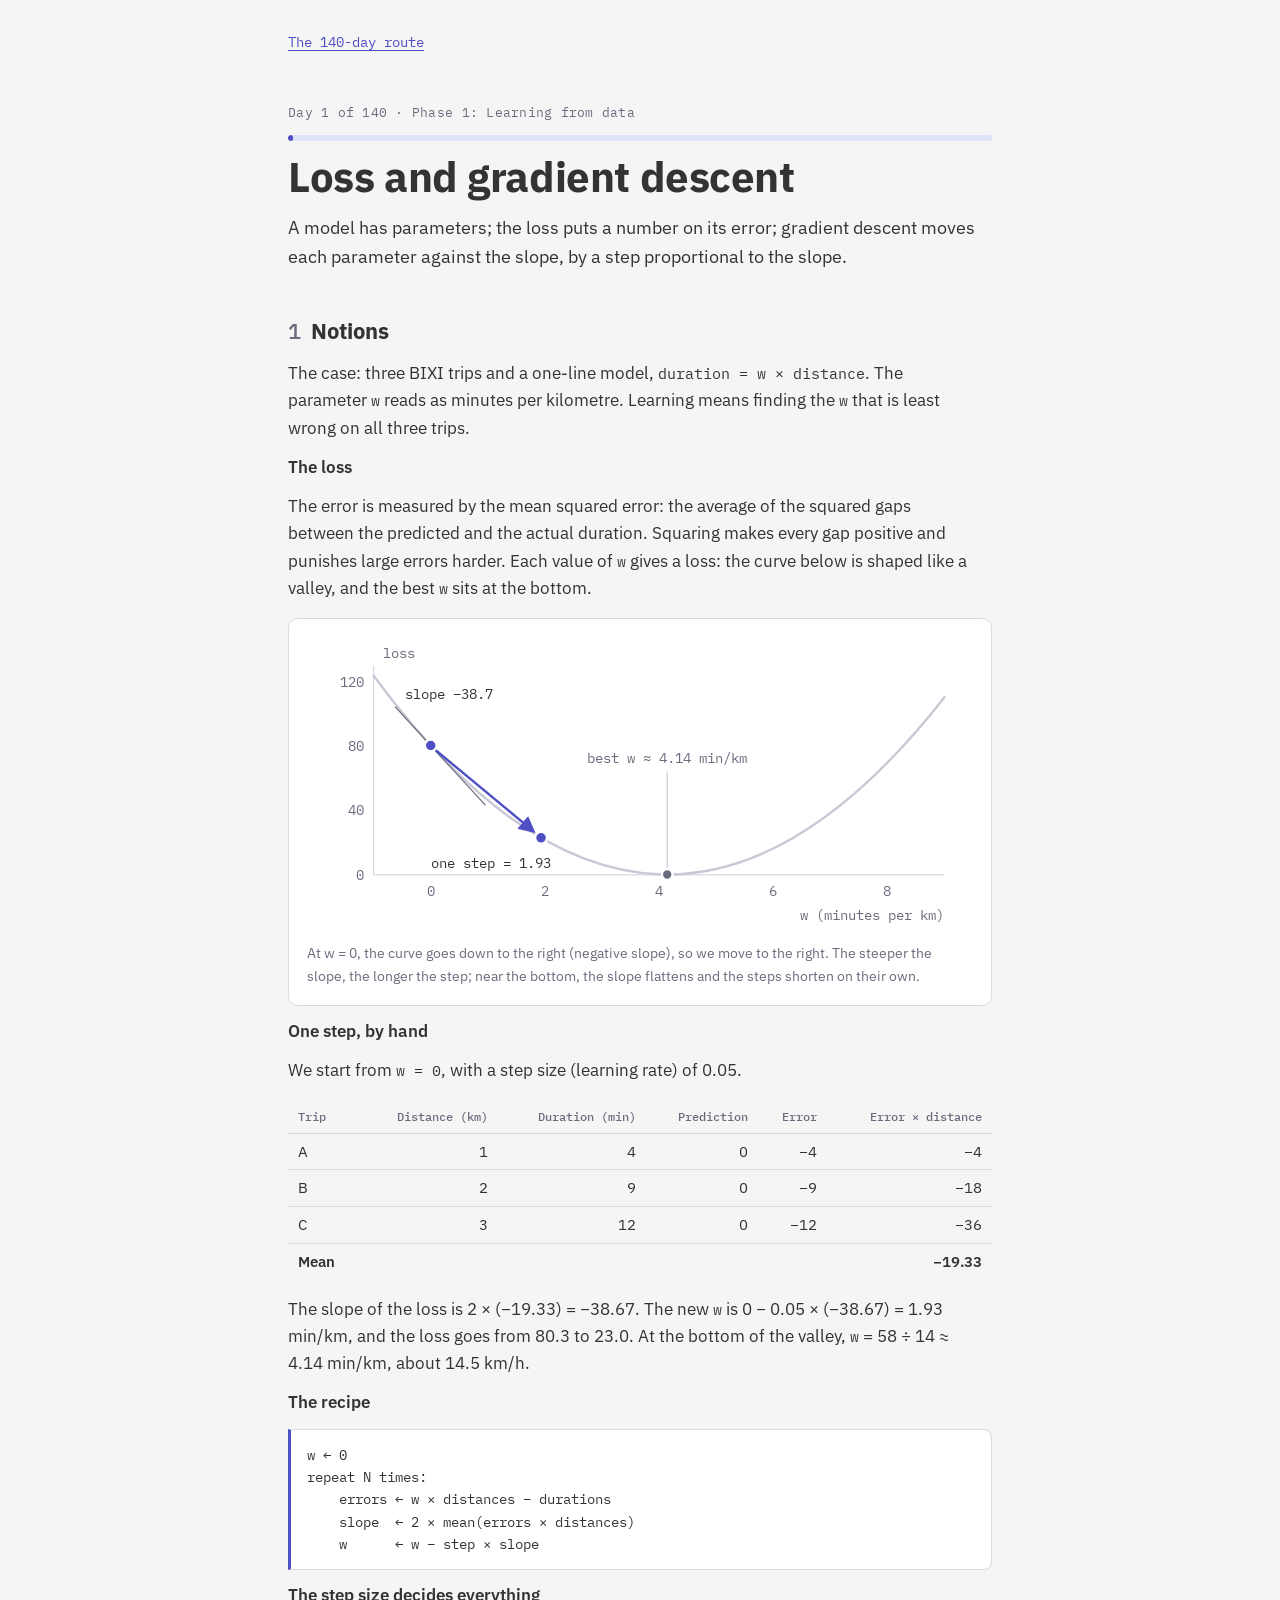
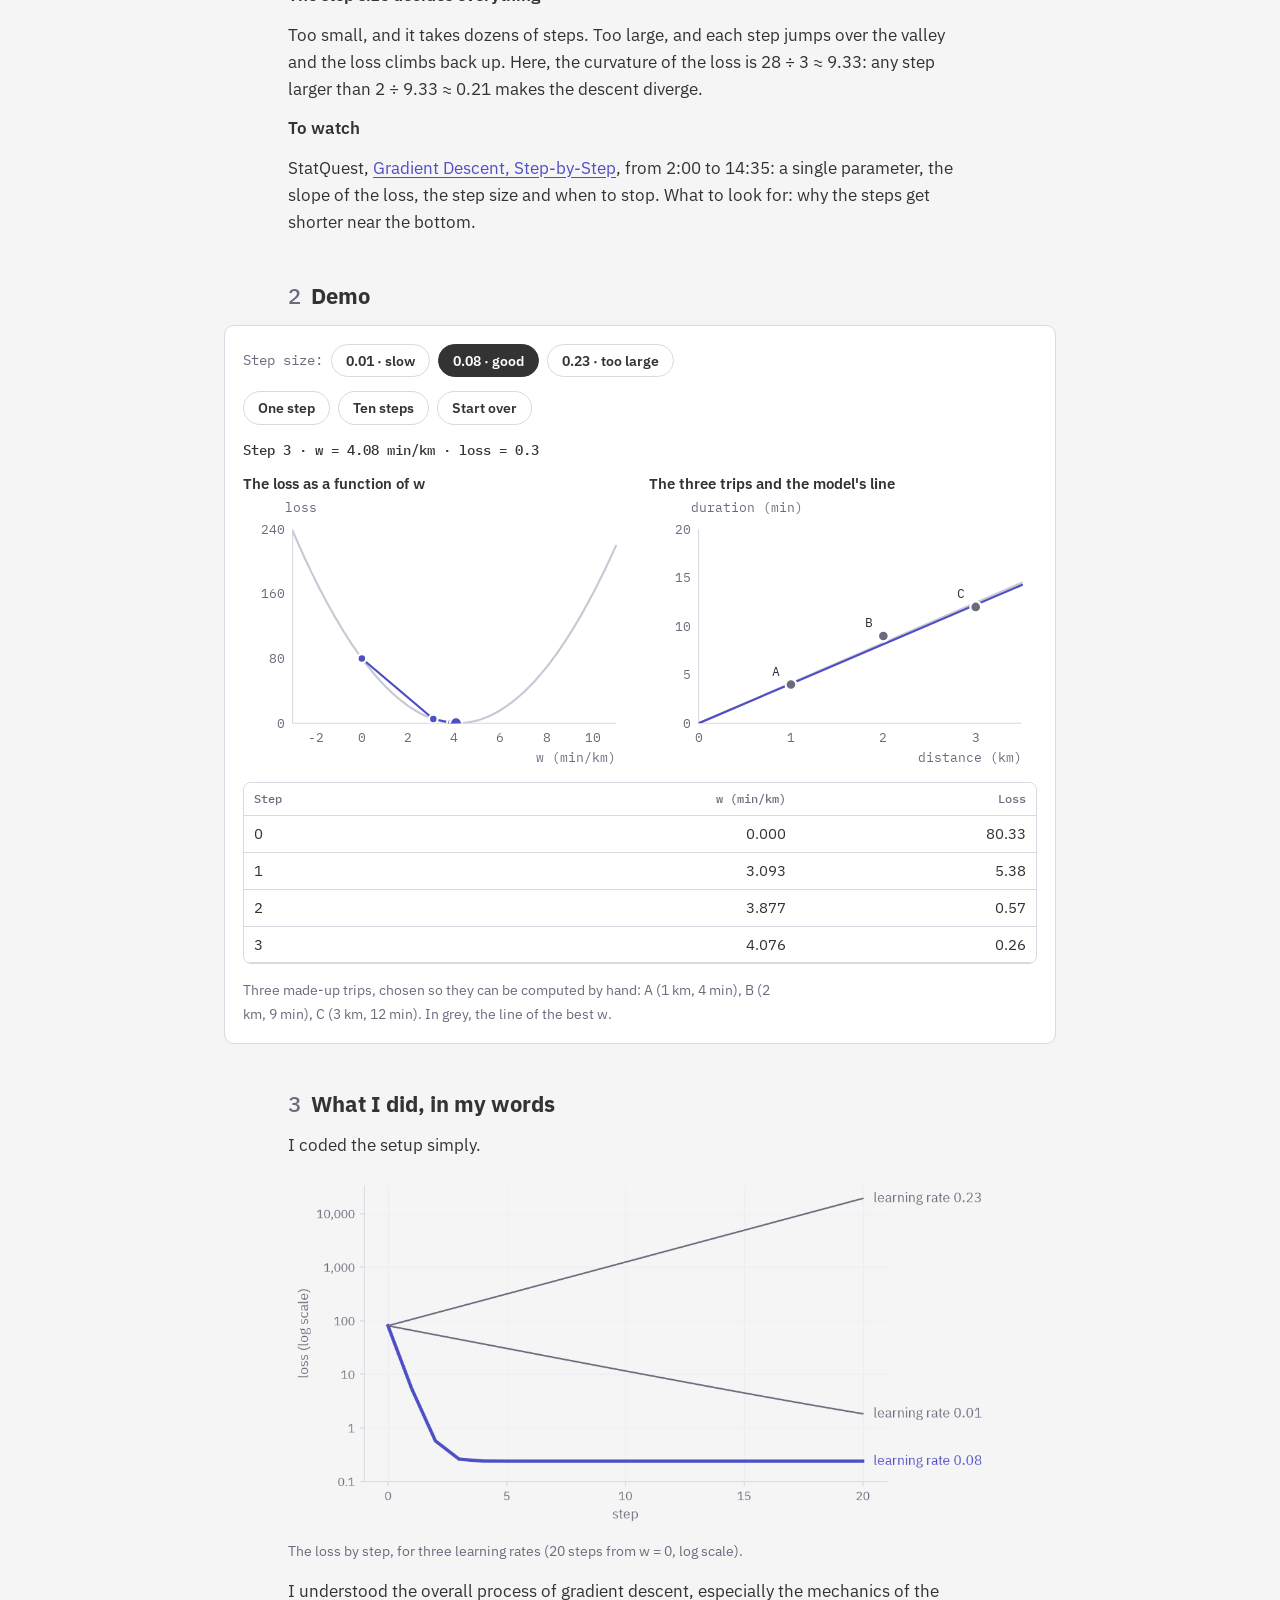
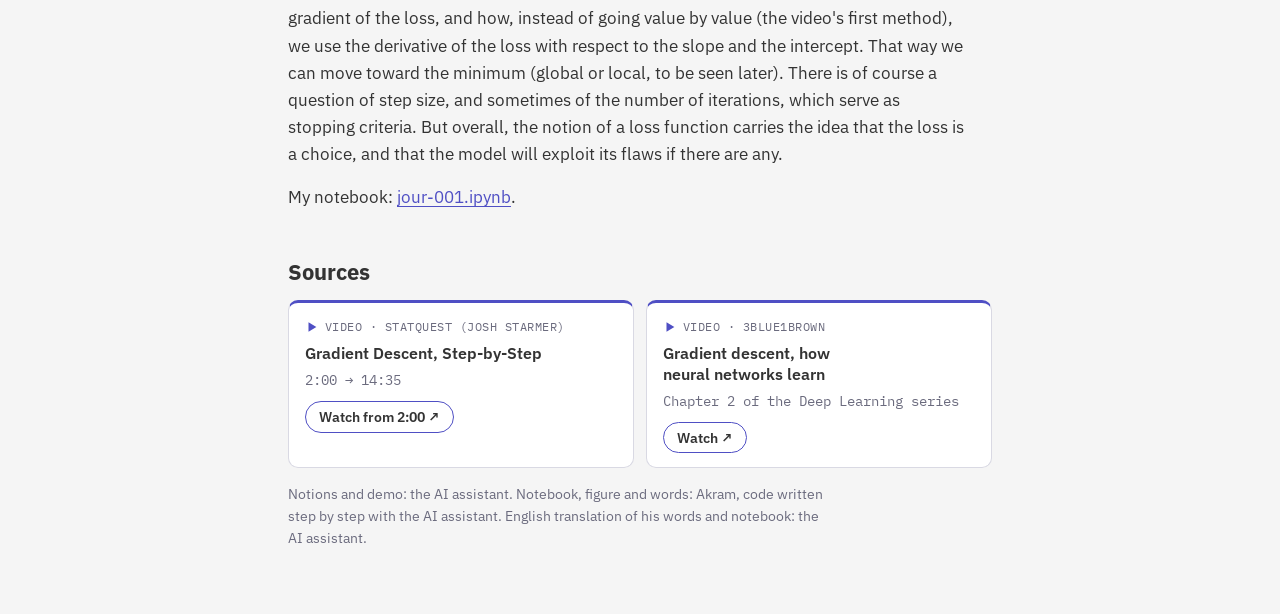
==== commit e0dfa854: "Sources as cards: one card per resource, with the exact passage and a link that opens it" ====
--- a/docs/jours/jour-001/index.html
+++ b/docs/jours/jour-001/index.html
@@ -165,9 +165,19 @@
 
   <section id="sources" class="sources">
     <h2>Sources</h2>
-    <ul>
-      <li>StatQuest (Josh Starmer), <a href="https://www.youtube.com/watch?v=sDv4f4s2SB8">Gradient Descent, Step-by-Step</a>, from 2:00 to 14:35.</li>
-      <li>3Blue1Brown, <a href="https://www.youtube.com/watch?v=IHZwWFHWa-w">Gradient descent, how neural networks learn</a>, chapter 2 of the Deep Learning series.</li>
+    <ul class="cartes-sources">
+      <li class="carte-source">
+        <p class="type-source"><svg viewBox="0 0 16 16" aria-hidden="true"><path d="M4 2.5v11l9-5.5z" fill="currentColor"/></svg>Video · StatQuest (Josh Starmer)</p>
+        <h3>Gradient Descent, Step-by-Step</h3>
+        <p class="passage">2:00 → 14:35</p>
+        <a class="bouton-source" href="https://www.youtube.com/watch?v=sDv4f4s2SB8&amp;t=120s">Watch from 2:00 ↗</a>
+      </li>
+      <li class="carte-source">
+        <p class="type-source"><svg viewBox="0 0 16 16" aria-hidden="true"><path d="M4 2.5v11l9-5.5z" fill="currentColor"/></svg>Video · 3Blue1Brown</p>
+        <h3>Gradient descent, how neural networks learn</h3>
+        <p class="passage">Chapter 2 of the Deep Learning series</p>
+        <a class="bouton-source" href="https://www.youtube.com/watch?v=IHZwWFHWa-w">Watch ↗</a>
+      </li>
     </ul>
     <p class="attribution">Notions and demo: the AI assistant. Notebook, figure and words: Akram, code written step by step with the AI assistant. English translation of his words and notebook: the AI assistant.</p>
   </section>
--- a/docs/style.css
+++ b/docs/style.css
@@ -136,6 +136,24 @@
 .sources ul { font-size: 0.95rem; }
 .attribution { color: var(--secondaire); font-size: 0.85rem; }
 
+/* Sources : une carte par ressource (vidéo, lecture, article), avec le passage précis et un bouton qui y mène.
+   Jamais de capture d'écran d'une ressource : la carte renvoie à l'original. */
+.cartes-sources { list-style: none; padding: 0; margin: 0; display: grid; grid-template-columns: repeat(auto-fit, minmax(240px, 1fr)); gap: 12px; }
+.carte-source {
+  background: var(--surface); border: 1px solid var(--filet); border-top: 3px solid var(--marque); border-radius: 10px;
+  padding: 14px 16px; display: grid; gap: 6px; align-content: start;
+}
+.type-source { display: flex; align-items: center; gap: 6px; font-family: var(--police-code); font-size: 0.76rem; color: var(--secondaire); text-transform: uppercase; letter-spacing: 0.04em; }
+.type-source svg { width: 14px; height: 14px; color: var(--marque); flex: none; }
+.carte-source h3 { font-size: 1rem; line-height: 1.3; }
+.passage { font-family: var(--police-code); font-size: 0.85rem; color: var(--secondaire); }
+.citation { font-size: 0.9rem; font-style: italic; border-left: 2px solid var(--filet); padding-left: 10px; }
+.bouton-source {
+  justify-self: start; margin-top: 4px; font: 600 0.88rem/1 var(--police-texte); padding: 8px 13px 7px; border-radius: 999px;
+  border: 1px solid var(--marque); color: var(--texte); text-decoration: none;
+}
+.bouton-source:hover { background: color-mix(in oklab, var(--marque) 14%, var(--surface)); }
+
 /* Page de la route : liens du haut, la ligne des phases, une rangée de cases par phase */
 .liens-haut { display: flex; flex-wrap: wrap; gap: 8px; list-style: none; padding: 0; }
 .liens-haut a {
@@ -188,7 +206,6 @@
   background: var(--surface); border: 1px solid var(--filet); border-top: 3px solid var(--marque);
   border-radius: 8px; padding: 10px 12px; display: grid; gap: 2px; align-content: start;
 }
-.recette .duree { font-family: var(--police-code); font-size: 0.8rem; color: var(--secondaire); }
 .recette .quoi { font-size: 0.88rem; color: var(--secondaire); }
 
 @media (prefers-reduced-motion: reduce) { * { transition: none !important; animation: none !important; } }
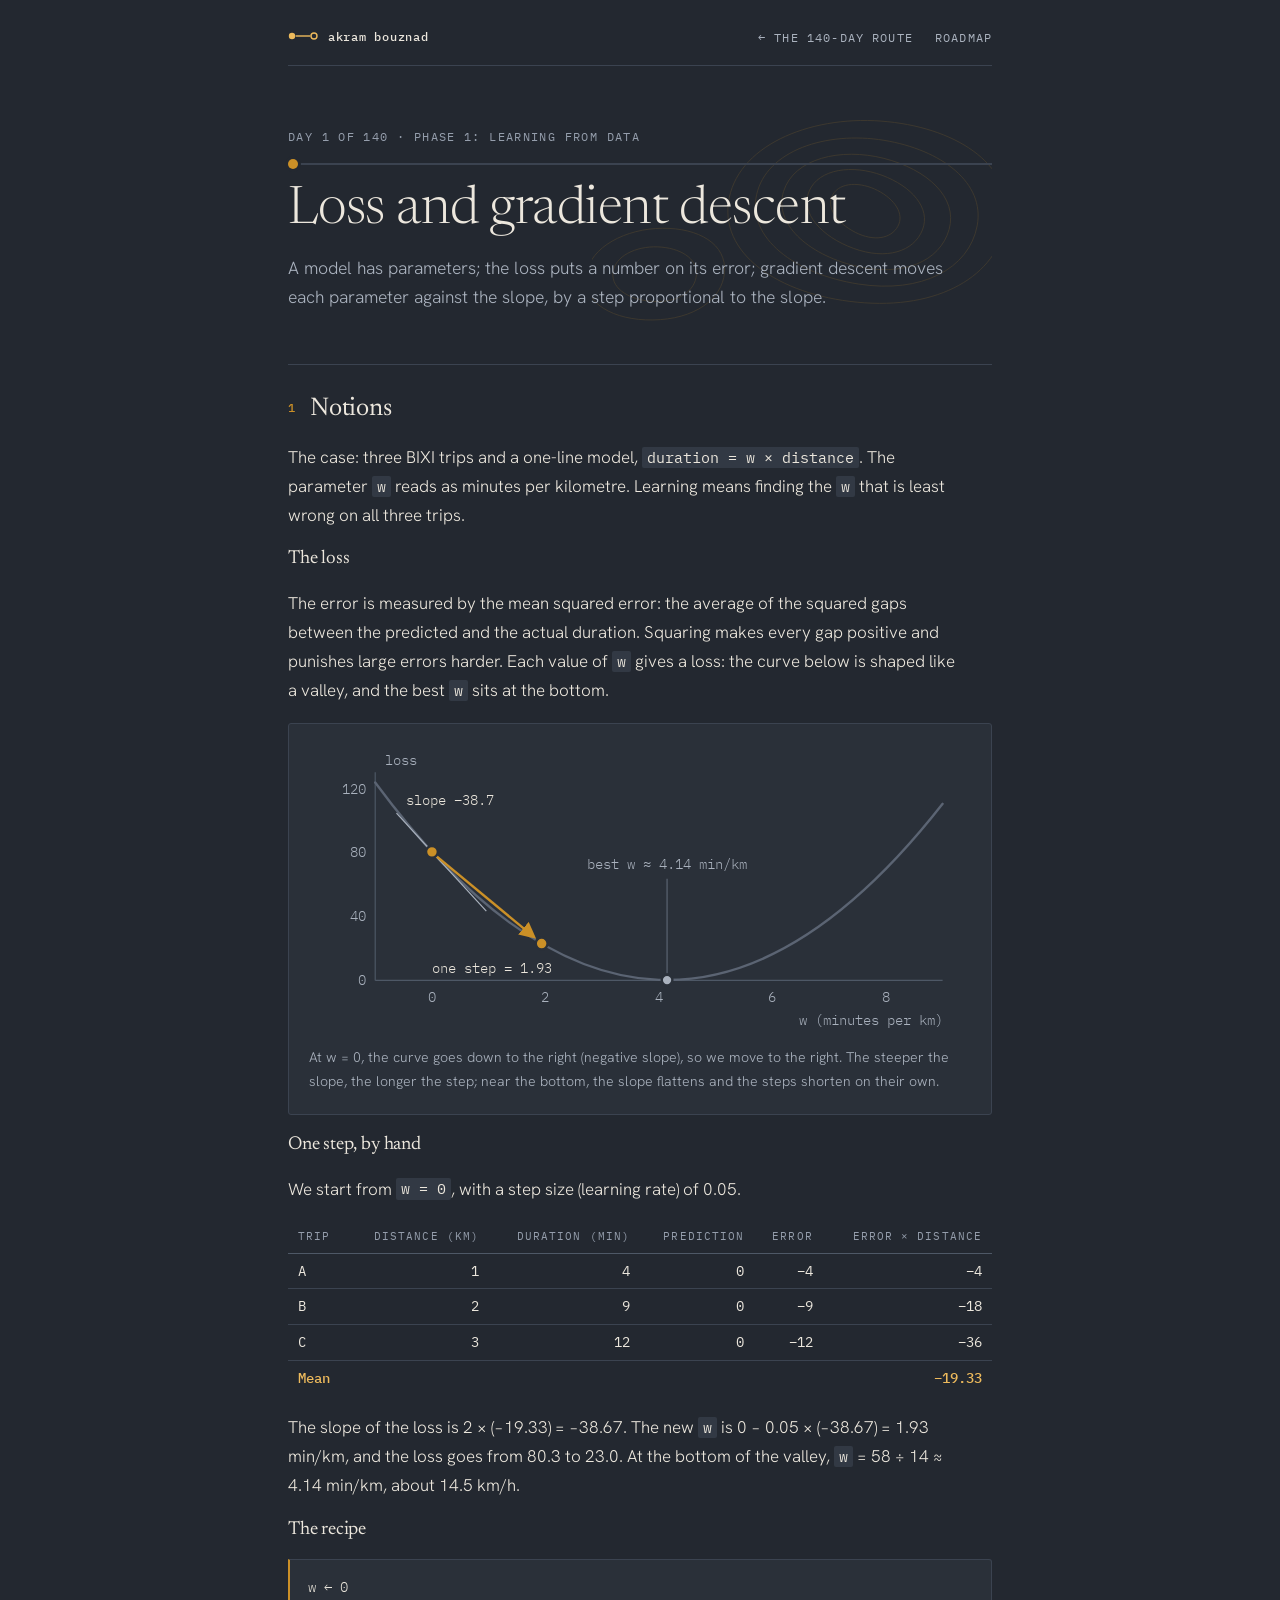
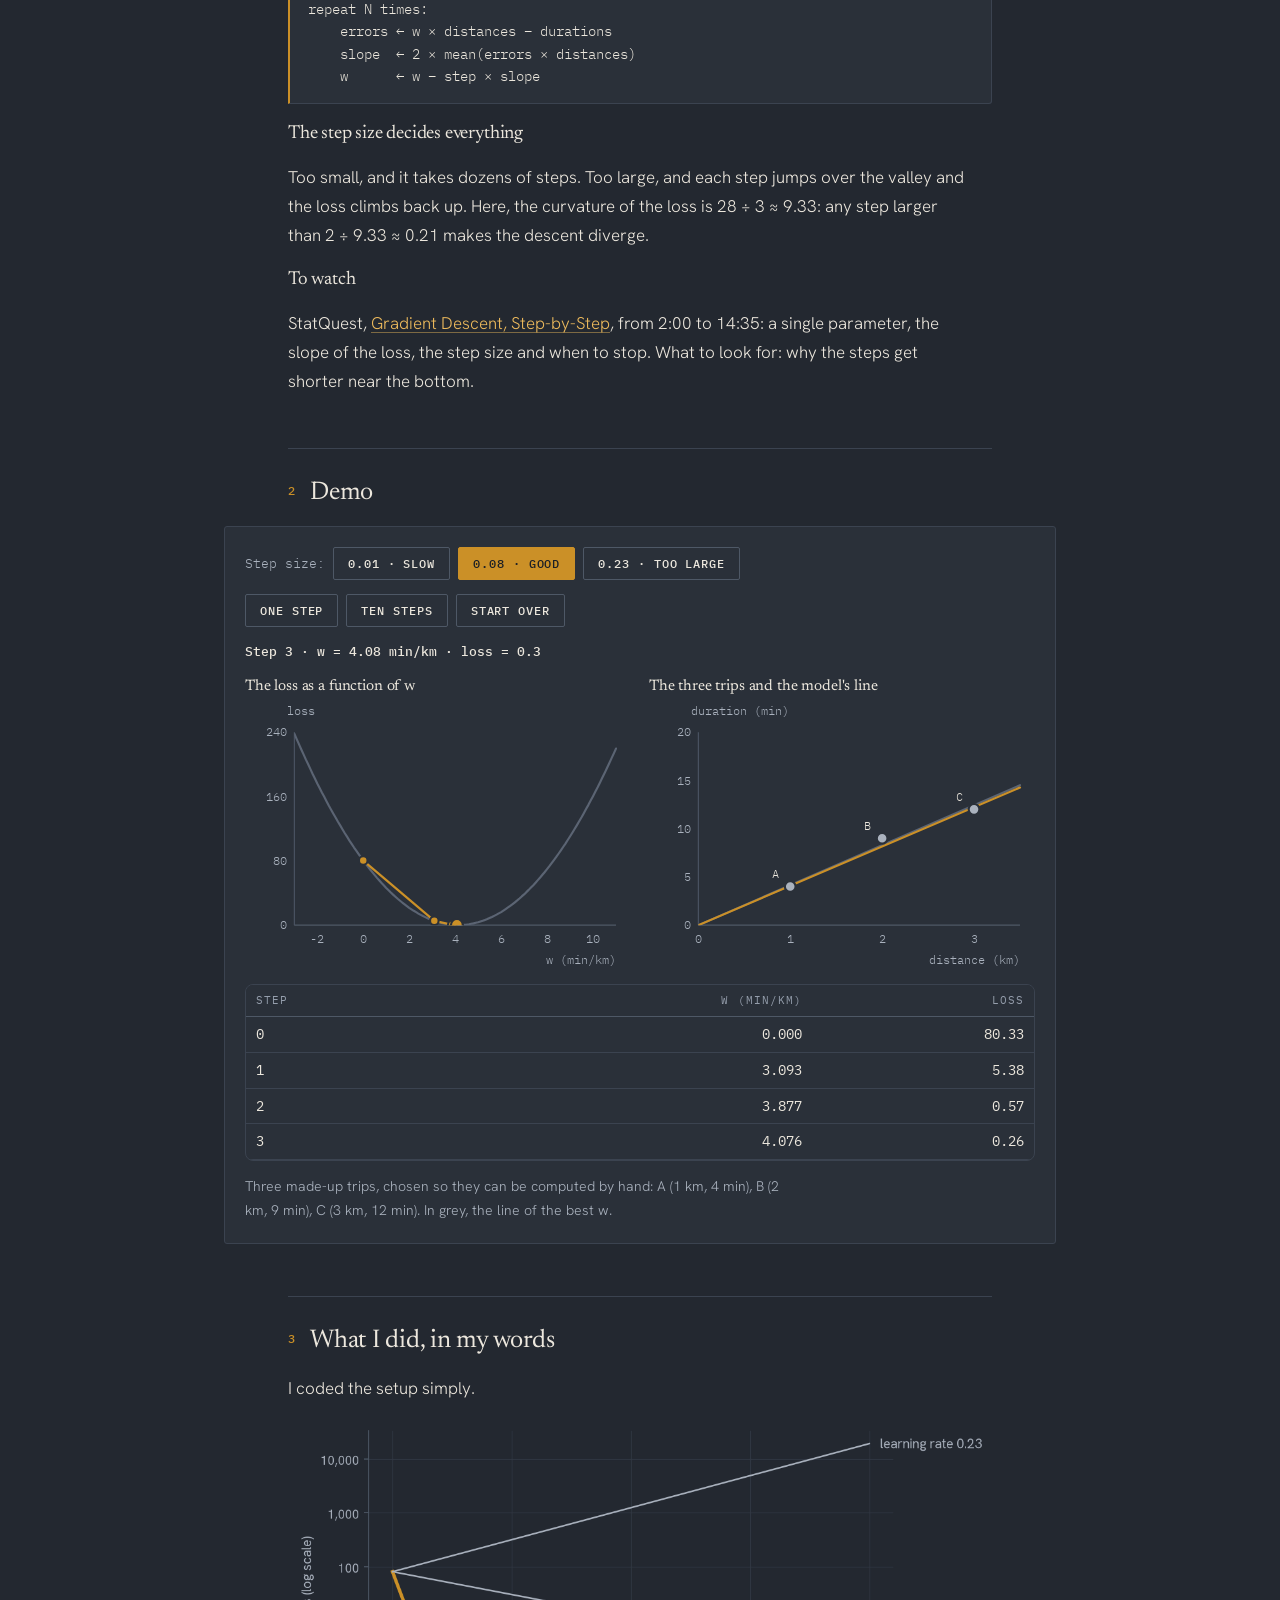
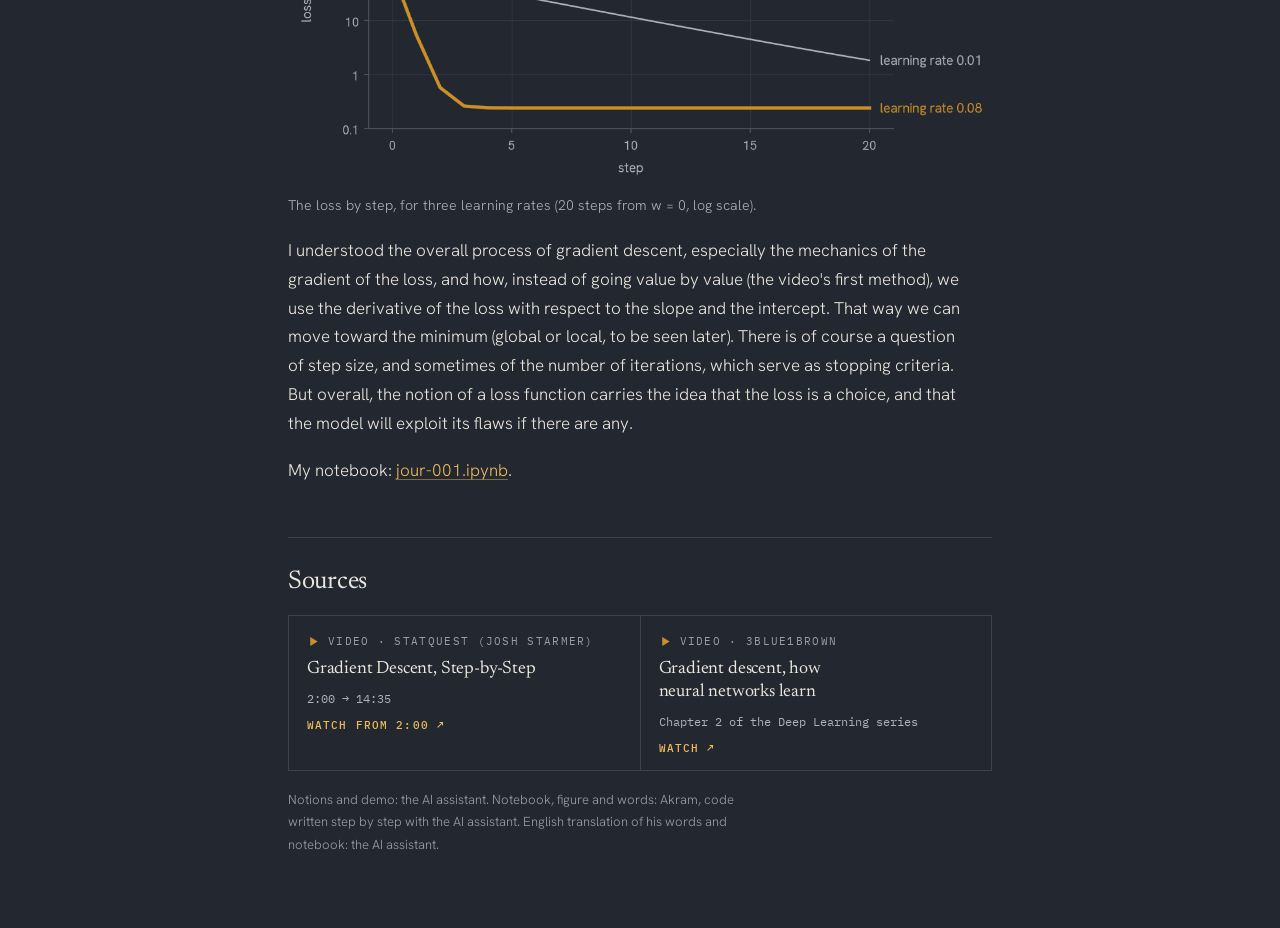
==== commit 7176fda6: "Night route identity: lighter dark theme, finer type (Newsreader, Hanken Grotesk, IBM Plex Mono), am" ====
--- a/docs/jours/jour-001/index.html
+++ b/docs/jours/jour-001/index.html
@@ -3,11 +3,11 @@
 <head>
 <meta charset="utf-8">
 <meta name="viewport" content="width=device-width, initial-scale=1, viewport-fit=cover">
-<title>Day 1 · Loss and gradient descent | Intensive AI Engineering Class</title>
+<title>Day 1 · Loss and gradient descent | Applied AI Intensive Class</title>
 <meta name="description" content="A model has parameters; the loss puts a number on its error; gradient descent moves each parameter against the slope, by a step proportional to the slope.">
 <link rel="preconnect" href="https://fonts.googleapis.com">
 <link rel="preconnect" href="https://fonts.gstatic.com" crossorigin>
-<link rel="stylesheet" href="https://fonts.googleapis.com/css2?family=IBM+Plex+Mono:wght@400;500&family=IBM+Plex+Sans:wght@400;600;700&display=swap">
+<link rel="stylesheet" href="https://fonts.googleapis.com/css2?family=Hanken+Grotesk:ital,wght@0,300..600;1,300..600&family=IBM+Plex+Mono:wght@400;500&family=Newsreader:ital,opsz,wght@0,6..72,300..500;1,6..72,300..500&display=swap">
 <link rel="stylesheet" href="../../style.css">
 <style>
   /* Day 1 only: two charts side by side, stacked on a phone. */
@@ -26,7 +26,13 @@
 </head>
 <body>
 <main class="page-jour">
-  <p class="retour"><a href="../../index.html">The 140-day route</a></p>
+  <nav class="barre" aria-label="Related pages">
+    <a class="signature" href="https://akrambouznad789-cyber.github.io/"><svg viewBox="0 0 30 10" aria-hidden="true"><circle cx="4" cy="5" r="3.2" fill="currentColor"/><line x1="7.6" y1="5" x2="22.4" y2="5" stroke="currentColor" stroke-width="1.4"/><circle cx="26" cy="5" r="3" fill="none" stroke="currentColor" stroke-width="1.4"/></svg>akram bouznad</a>
+    <ul class="liens-haut">
+      <li><a href="../../index.html">← The 140-day route</a></li>
+      <li><a href="https://akrambouznad789-cyber.github.io/roadmap-ia/">Roadmap</a></li>
+    </ul>
+  </nav>
 
   <header class="entete">
     <p class="surtitre">Day 1 of 140 · Phase 1: Learning from data</p>
@@ -153,14 +159,11 @@
     <h2><span class="numero">3</span>What I did, in my words</h2>
     <p>I coded the setup simply.</p>
     <figure>
-      <picture>
-        <source srcset="loss_by_learning_rate_sombre.png" media="(prefers-color-scheme: dark)">
-        <img src="loss_by_learning_rate_clair.png" width="1097" height="554" alt="The loss by step, over 20 steps from w = 0, on a log scale. With a learning rate of 0.08, it falls to its floor of 0.24 within 4 steps; with 0.01, it goes down slowly to 1.83; with 0.23, it climbs in a straight line to 19,103.">
-      </picture>
+      <img src="loss_by_learning_rate_sombre.png" width="1092" height="566" alt="The loss by step, over 20 steps from w = 0, on a log scale. With a learning rate of 0.08, it falls to its floor of 0.24 within 4 steps; with 0.01, it goes down slowly to 1.83; with 0.23, it climbs in a straight line to 19,103.">
       <figcaption>The loss by step, for three learning rates (20 steps from w = 0, log scale).</figcaption>
     </figure>
     <p>I understood the overall process of gradient descent, especially the mechanics of the gradient of the loss, and how, instead of going value by value (the video's first method), we use the derivative of the loss with respect to the slope and the intercept. That way we can move toward the minimum (global or local, to be seen later). There is of course a question of step size, and sometimes of the number of iterations, which serve as stopping criteria. But overall, the notion of a loss function carries the idea that the loss is a choice, and that the model will exploit its flaws if there are any.</p>
-    <p>My notebook: <a href="https://github.com/akrambouznad789-cyber/intensive-ai-engineering-class/blob/main/docs/jours/jour-001/jour-001.ipynb">jour-001.ipynb</a>.</p>
+    <p>My notebook: <a href="https://github.com/akrambouznad789-cyber/applied-ai-intensive-class/blob/main/docs/jours/jour-001/jour-001.ipynb">jour-001.ipynb</a>.</p>
   </section>
 
   <section id="sources" class="sources">
--- a/docs/style.css
+++ b/docs/style.css
@@ -1,37 +1,31 @@
-/* Pages des deux classes intensives : la route des 140 jours et une fiche de cahier par jour.
+/* Pages des deux classes intensives : la route des 140 jours et une fiche par jour.
    Le même fichier sert aux deux classes : une retouche ici se reporte dans l'autre classe.
-   Une colonne de lecture d'environ 70 caractères ; la démo déborde un peu sur les grands écrans.
-   Charte « Quiet Light indigo » : le thème Quiet Light de VS Code, violet tiré vers le bleu ;
-   IBM Plex Sans pour le texte, IBM Plex Mono pour le code et les chiffres. */
+   Identité « Route de nuit » : un graphite bleuté, une ligne ambre comme une route la nuit, des courbes de niveau.
+   Newsreader (titres), Hanken Grotesk en poids fins (texte), IBM Plex Mono (étiquettes, chiffres, code).
+   Sombre seulement : la même ambiance d'une page à l'autre, sur la vitrine, la page d'accueil et les deux classes. */
 :root {
-  --fond: #F5F5F5;
-  --surface: #FFFFFF;
-  --texte: #333333;
-  --secondaire: #6B6B7E;
-  --filet: #D9D9E3;
-  --accent: #4F4FC4;      /* liens, compteur, focus */
-  --marque: #4F4FC4;      /* série 1 des graphiques : ce qu'on veut montrer */
-  --serie-2: #C0702A;
-  --serie-3: #008B7E;
-  --neutre: #C9C9D6;      /* le contexte dans un graphique */
-  --police-texte: "IBM Plex Sans", "Segoe UI", system-ui, sans-serif;
+  --fond: #232830;
+  --surface: #2A3039;
+  --relief: #323944;
+  --texte: #ECE7DD;
+  --secondaire: #AAB2BE;
+  --discret: #959EAC;       /* étiquettes en mono : 4,5:1 au moins sur le fond et les surfaces */
+  --filet: #3B4350;
+  --filet-fort: #4E5866;
+  --signature: #EDBA5C;     /* l'ambre de l'identité : la marque, les numéros */
+  --accent: #EDBA5C;        /* liens et focus */
+  --marque: #CB9027;        /* série 1 des graphiques et couleur de la classe : ce qu'on veut montrer */
+  --serie-2: #2FAE9D;       /* sarcelle : la classe Inférence */
+  --serie-3: #5E8FE6;       /* bleu : la recherche */
+  --neutre: #5B6473;        /* le contexte dans un graphique */
+  --sur-marque: #1B1F26;    /* texte posé sur un aplat de couleur */
+  --police-titre: "Newsreader", Georgia, "Times New Roman", serif;
+  --police-texte: "Hanken Grotesk", "Segoe UI", system-ui, sans-serif;
   --police-code: "IBM Plex Mono", ui-monospace, Consolas, monospace;
-  color-scheme: light;
-}
-@media (prefers-color-scheme: dark) {
-  :root:not([data-theme="light"]) {
-    --fond: #1C1C24; --surface: #262632; --texte: #E6E6EE; --secondaire: #A3A3B5; --filet: #3A3A4A;
-    --accent: #9C9CF2; --marque: #7C7CE8; --serie-2: #C47A38; --serie-3: #2FA898; --neutre: #4A4A5E;
-    color-scheme: dark;
-  }
-}
-:root[data-theme="dark"] {
-  --fond: #1C1C24; --surface: #262632; --texte: #E6E6EE; --secondaire: #A3A3B5; --filet: #3A3A4A;
-  --accent: #9C9CF2; --marque: #7C7CE8; --serie-2: #C47A38; --serie-3: #2FA898; --neutre: #4A4A5E;
   color-scheme: dark;
 }
-/* La classe Inférence marque ses jours en sarcelle (série 3) ; les liens restent indigo. */
-.classe-inference { --marque: var(--serie-3); }
+/* La classe Inférence prend la sarcelle pour ses jours et ses liens ; la marque reste ambre. */
+.classe-inference { --marque: var(--serie-2); --accent: #5CC9B8; }
 
 * { box-sizing: border-box; }
 [hidden] { display: none !important; }
@@ -42,48 +36,82 @@
   background: var(--fond);
   color: var(--texte);
   font-family: var(--police-texte);
+  font-weight: 300;
   font-size: 17px;
-  line-height: 1.6;
-}
+  line-height: 1.7;
+  -webkit-font-smoothing: antialiased;
+  -moz-osx-font-smoothing: grayscale;
+}
+::selection { background: color-mix(in oklab, var(--signature) 35%, transparent); }
+img { max-width: 100%; height: auto; }
 .page-jour, .page-jours {
   max-width: 46rem;
   margin: 0 auto;
   padding-left: max(16px, env(safe-area-inset-left, 0px));
   padding-right: max(16px, env(safe-area-inset-right, 0px));
-  padding-block: 32px 64px;
+  padding-block: 22px 72px;
   display: grid;
-  gap: 48px;
+  gap: 52px;
 }
 .page-jour > *, .page-jours > * { min-width: 0; }
-h1, h2, h3 { margin: 0; line-height: 1.15; text-wrap: balance; }
-h1 { font-size: clamp(1.9rem, 5vw, 2.6rem); font-weight: 700; letter-spacing: -0.01em; }
-h2 { font-size: 1.35rem; font-weight: 700; }
-h3 { font-size: 1.05rem; font-weight: 600; }
+h1, h2, h3 { margin: 0; text-wrap: balance; font-family: var(--police-titre); font-weight: 400; letter-spacing: -0.01em; }
+h1 { font-size: clamp(2.3rem, 6vw, 3.3rem); line-height: 1.05; font-weight: 300; }
+h2 { font-size: 1.6rem; line-height: 1.15; }
+h3 { font-size: 1.18rem; line-height: 1.25; }
+strong, b { font-weight: 500; }
 p, ul, ol { margin: 0; }
 ul, ol { padding-left: 1.3em; display: grid; gap: 6px; }
-a { color: var(--accent); text-underline-offset: 3px; }
-a:focus-visible, button:focus-visible, input:focus-visible { outline: 3px solid var(--accent); outline-offset: 2px; }
-code { font-family: var(--police-code); font-size: 0.9em; overflow-wrap: anywhere; }
-
-/* En-tête du jour */
-.retour { font-family: var(--police-code); font-size: 0.85rem; }
-.entete { display: grid; gap: 12px; }
-.surtitre { font-family: var(--police-code); font-size: 0.82rem; color: var(--secondaire); letter-spacing: 0.02em; }
-.compteur { height: 6px; border-radius: 3px; background: color-mix(in oklab, var(--marque) 16%, var(--surface)); overflow: hidden; }
-.compteur span { display: block; height: 100%; border-radius: 3px; background: var(--marque); }
-.chapeau { font-size: 1.15rem; max-width: 62ch; }
-
-/* Sections numérotées : l'ordre de la journée (notions, démo, pratique, mots) */
-.page-jour section { display: grid; gap: 16px; }
+a { color: var(--accent); text-decoration-thickness: 1px; text-underline-offset: 3px; text-decoration-color: color-mix(in oklab, var(--accent) 45%, transparent); }
+a:hover { text-decoration-color: var(--accent); }
+a:focus-visible, button:focus-visible, input:focus-visible { outline: 2px solid var(--accent); outline-offset: 3px; }
+code { font-family: var(--police-code); font-size: 0.86em; font-weight: 400; background: var(--relief); padding: 0.08em 0.35em; border-radius: 2px; overflow-wrap: anywhere; }
+
+/* Barre du haut, la même sur tous les sites : la marque (deux nœuds et une arête) à gauche, les liens à droite. */
+.barre {
+  display: flex; flex-wrap: wrap; align-items: center; justify-content: space-between; gap: 10px 24px;
+  padding-bottom: 14px; border-bottom: 1px solid var(--filet);
+}
+.signature {
+  display: inline-flex; align-items: center; gap: 10px; color: var(--texte); text-decoration: none;
+  font: 500 0.78rem/1 var(--police-code); letter-spacing: 0.06em;
+}
+.signature svg { width: 30px; height: 10px; color: var(--signature); flex: none; }
+.liens-haut { display: flex; flex-wrap: wrap; gap: 6px 22px; list-style: none; padding: 0; margin: 0; }
+.liens-haut a, .retour a {
+  font: 400 0.72rem/1.4 var(--police-code); letter-spacing: 0.1em; text-transform: uppercase;
+  color: var(--secondaire); text-decoration: none;
+}
+.liens-haut a:hover, .retour a:hover { color: var(--texte); }
+
+/* En-tête : courbes de niveau discrètes, de la couleur de la classe. */
+.entete { display: grid; gap: 14px; position: relative; isolation: isolate; padding-top: 10px; }
+.entete::before {
+  content: ""; position: absolute; z-index: -1; top: -6px; right: 0; width: min(400px, 72%); height: 210px;
+  background: var(--marque); opacity: 0.15; pointer-events: none;
+  -webkit-mask: url("data:image/svg+xml,%3Csvg xmlns='http://www.w3.org/2000/svg' viewBox='0 0 440 230' fill='none' stroke='black' stroke-width='1'%3E%3Cg transform='translate(300 108)'%3E%3Cpath vector-effect='non-scaling-stroke' d='M-150-8C-142-70-62-104 18-98S162-52 156 8 88 108 0 102-158 52-150-8Z'/%3E%3Cpath vector-effect='non-scaling-stroke' transform='rotate(5) scale(.8)' d='M-150-8C-142-70-62-104 18-98S162-52 156 8 88 108 0 102-158 52-150-8Z'/%3E%3Cpath vector-effect='non-scaling-stroke' transform='rotate(10) scale(.61)' d='M-150-8C-142-70-62-104 18-98S162-52 156 8 88 108 0 102-158 52-150-8Z'/%3E%3Cpath vector-effect='non-scaling-stroke' transform='rotate(16) scale(.43)' d='M-150-8C-142-70-62-104 18-98S162-52 156 8 88 108 0 102-158 52-150-8Z'/%3E%3Cpath vector-effect='non-scaling-stroke' transform='rotate(23) scale(.26)' d='M-150-8C-142-70-62-104 18-98S162-52 156 8 88 108 0 102-158 52-150-8Z'/%3E%3Cpath vector-effect='non-scaling-stroke' transform='translate(-232 70) rotate(-8) scale(.5)' d='M-150-8C-142-70-62-104 18-98S162-52 156 8 88 108 0 102-158 52-150-8Z'/%3E%3Cpath vector-effect='non-scaling-stroke' transform='translate(-232 70) rotate(-2) scale(.3)' d='M-150-8C-142-70-62-104 18-98S162-52 156 8 88 108 0 102-158 52-150-8Z'/%3E%3C/g%3E%3C/svg%3E") no-repeat right top / contain;
+  mask: url("data:image/svg+xml,%3Csvg xmlns='http://www.w3.org/2000/svg' viewBox='0 0 440 230' fill='none' stroke='black' stroke-width='1'%3E%3Cg transform='translate(300 108)'%3E%3Cpath vector-effect='non-scaling-stroke' d='M-150-8C-142-70-62-104 18-98S162-52 156 8 88 108 0 102-158 52-150-8Z'/%3E%3Cpath vector-effect='non-scaling-stroke' transform='rotate(5) scale(.8)' d='M-150-8C-142-70-62-104 18-98S162-52 156 8 88 108 0 102-158 52-150-8Z'/%3E%3Cpath vector-effect='non-scaling-stroke' transform='rotate(10) scale(.61)' d='M-150-8C-142-70-62-104 18-98S162-52 156 8 88 108 0 102-158 52-150-8Z'/%3E%3Cpath vector-effect='non-scaling-stroke' transform='rotate(16) scale(.43)' d='M-150-8C-142-70-62-104 18-98S162-52 156 8 88 108 0 102-158 52-150-8Z'/%3E%3Cpath vector-effect='non-scaling-stroke' transform='rotate(23) scale(.26)' d='M-150-8C-142-70-62-104 18-98S162-52 156 8 88 108 0 102-158 52-150-8Z'/%3E%3Cpath vector-effect='non-scaling-stroke' transform='translate(-232 70) rotate(-8) scale(.5)' d='M-150-8C-142-70-62-104 18-98S162-52 156 8 88 108 0 102-158 52-150-8Z'/%3E%3Cpath vector-effect='non-scaling-stroke' transform='translate(-232 70) rotate(-2) scale(.3)' d='M-150-8C-142-70-62-104 18-98S162-52 156 8 88 108 0 102-158 52-150-8Z'/%3E%3C/g%3E%3C/svg%3E") no-repeat right top / contain;
+}
+.surtitre { font: 400 0.72rem/1.5 var(--police-code); letter-spacing: 0.12em; text-transform: uppercase; color: var(--discret); }
+.chapeau { font-size: 1.1rem; color: var(--secondaire); max-width: 60ch; }
+/* Le compteur du jour : une route, et un nœud là où on en est. */
+.compteur { height: 2px; background: var(--filet); position: relative; margin-block: 4px; }
+.compteur span { display: block; height: 100%; background: var(--marque); position: relative; }
+.compteur span::after {
+  content: ""; position: absolute; right: -5px; top: -4px; width: 10px; height: 10px; border-radius: 50%;
+  background: var(--marque); box-shadow: 0 0 0 3px var(--fond);
+}
+
+/* Sections numérotées : l'ordre de la journée (notions, démo, mots, sources) */
+.page-jour section { display: grid; gap: 18px; padding-top: 30px; border-top: 1px solid var(--filet); }
 .page-jour section > * { min-width: 0; }
-.numero { font-family: var(--police-code); font-weight: 500; color: var(--secondaire); margin-right: 10px; }
+.numero { font: 500 0.72rem/1 var(--police-code); letter-spacing: 0.1em; color: var(--marque); margin-right: 14px; vertical-align: 0.32em; }
 .page-jour p { max-width: 68ch; }
 
 /* Encadrés : seuls le schéma et la démo sont des objets à part */
-.carte { background: var(--surface); border: 1px solid var(--filet); border-radius: 10px; padding: 18px; display: grid; gap: 14px; }
+.carte { background: var(--surface); border: 1px solid var(--filet); border-radius: 3px; padding: 20px; display: grid; gap: 14px; }
 @media (min-width: 64rem) { #demo .carte { margin-inline: -4rem; } }
 figure { margin: 0; display: grid; gap: 8px; min-width: 0; }
-figcaption, .note { color: var(--secondaire); font-size: 0.9rem; }
+figcaption, .note { color: var(--secondaire); font-size: 0.88rem; }
 .defilant { overflow-x: auto; }
 .defilant svg { display: block; width: 100%; height: auto; }
 /* Un schéma garde un texte lisible sur téléphone : il défile de côté plutôt que de rétrécir. */
@@ -91,121 +119,130 @@
 
 /* Pseudo-code : la recette à recopier dans le cahier */
 pre.pseudo {
-  margin: 0; padding: 14px 16px; overflow-x: auto;
-  font-family: var(--police-code); font-size: 0.9rem; line-height: 1.55;
-  background: var(--surface); border: 1px solid var(--filet); border-left: 3px solid var(--accent); border-radius: 0 8px 8px 0;
-}
-
-/* Tableaux de chiffres */
-table.chiffres { border-collapse: collapse; width: 100%; font-size: 0.93rem; font-variant-numeric: tabular-nums; }
-table.chiffres th { font-family: var(--police-code); font-weight: 500; font-size: 0.78rem; color: var(--secondaire); text-align: right; padding: 6px 10px; border-bottom: 1px solid var(--filet); }
-table.chiffres td { text-align: right; padding: 6px 10px; border-bottom: 1px solid var(--filet); white-space: nowrap; }
+  margin: 0; padding: 16px 18px; overflow-x: auto;
+  font-family: var(--police-code); font-size: 0.86rem; line-height: 1.6;
+  background: var(--surface); border: 1px solid var(--filet); border-left: 2px solid var(--marque); border-radius: 0 3px 3px 0;
+}
+
+/* Tableaux de chiffres : les nombres en mono, alignés à droite */
+table.chiffres { border-collapse: collapse; width: 100%; font-variant-numeric: tabular-nums; }
+table.chiffres th { font: 400 0.68rem/1.4 var(--police-code); letter-spacing: 0.1em; text-transform: uppercase; color: var(--discret); text-align: right; padding: 8px 10px; border-bottom: 1px solid var(--filet-fort); }
+table.chiffres td { font: 400 0.86rem/1.5 var(--police-code); text-align: right; padding: 7px 10px; border-bottom: 1px solid var(--filet); white-space: nowrap; }
 table.chiffres th:first-child, table.chiffres td:first-child { text-align: left; }
-table.chiffres tfoot td { border-bottom: none; font-weight: 600; }
+table.chiffres tfoot td { border-bottom: none; color: var(--signature); font-weight: 500; }
 
 /* Ce qui reste à écrire par Akram */
-.a-ecrire { border: 1px dashed var(--filet); border-radius: 8px; padding: 12px 14px; color: var(--secondaire); font-style: italic; }
+.a-ecrire { border: 1px dashed var(--filet-fort); border-radius: 3px; padding: 12px 14px; color: var(--secondaire); font-style: italic; }
 
 /* Commandes des démos */
 .commandes { display: flex; flex-wrap: wrap; gap: 8px; align-items: center; }
 .bouton {
-  font: 600 0.9rem/1 var(--police-texte); padding: 9px 14px 8px; border-radius: 999px;
-  border: 1px solid var(--filet); background: var(--surface); color: var(--texte); cursor: pointer;
-}
-.bouton:hover { border-color: var(--secondaire); }
-.bouton[aria-pressed="true"] { background: var(--texte); color: var(--surface); border-color: var(--texte); }
-.lecture { font-family: var(--police-code); font-size: 0.88rem; color: var(--secondaire); }
+  font: 500 0.72rem/1 var(--police-code); letter-spacing: 0.08em; text-transform: uppercase;
+  padding: 10px 14px 9px; border-radius: 2px; border: 1px solid var(--filet-fort);
+  background: transparent; color: var(--texte); cursor: pointer;
+}
+.bouton:hover { border-color: var(--marque); color: var(--accent); }
+.bouton[aria-pressed="true"] { background: var(--marque); color: var(--sur-marque); border-color: var(--marque); }
+.lecture { font-family: var(--police-code); font-size: 0.82rem; color: var(--secondaire); }
 .lecture strong { color: var(--texte); font-weight: 500; }
-.curseur { display: inline-flex; align-items: center; gap: 8px; margin-right: 14px; font-family: var(--police-code); font-size: 0.88rem; }
+.curseur { display: inline-flex; align-items: center; gap: 8px; margin-right: 14px; font-family: var(--police-code); font-size: 0.82rem; }
 .curseur output { min-width: 1.2em; color: var(--texte); }
 .curseur input { accent-color: var(--marque); }
 
 /* Graphiques en SVG : textes aux couleurs du thème, marques fines */
-.axe { stroke: var(--filet); stroke-width: 1; }
-.svg-texte { font-family: var(--police-code); font-size: 12px; fill: var(--secondaire); }
-.svg-texte-fort { font-family: var(--police-code); font-size: 12px; fill: var(--texte); }
+.axe { stroke: var(--filet-fort); stroke-width: 1; }
+.svg-texte { font-family: var(--police-code); font-size: 11.5px; fill: var(--secondaire); }
+.svg-texte-fort { font-family: var(--police-code); font-size: 11.5px; fill: var(--texte); }
 .trait-contexte { fill: none; stroke: var(--neutre); stroke-width: 2; stroke-linecap: round; stroke-linejoin: round; }
 .trait-accent { fill: none; stroke: var(--marque); stroke-width: 2; stroke-linecap: round; stroke-linejoin: round; }
 .point-accent { fill: var(--marque); stroke: var(--surface); stroke-width: 2; }
 .point-contexte { fill: var(--secondaire); stroke: var(--surface); stroke-width: 2; }
-.boite { fill: var(--surface); stroke: var(--filet); stroke-width: 1.2; }
-.boite-accent { fill: var(--surface); stroke: var(--marque); stroke-width: 1.6; }
-.fleche { stroke: var(--secondaire); stroke-width: 1.4; fill: none; }
+.boite { fill: var(--surface); stroke: var(--filet-fort); stroke-width: 1; }
+.boite-accent { fill: var(--surface); stroke: var(--marque); stroke-width: 1.4; }
+.fleche { stroke: var(--secondaire); stroke-width: 1.2; fill: none; }
 .pointe { fill: var(--secondaire); }
 
-.sources ul { font-size: 0.95rem; }
-.attribution { color: var(--secondaire); font-size: 0.85rem; }
-
-/* Sources : une carte par ressource (vidéo, lecture, article), avec le passage précis et un bouton qui y mène.
+.attribution { color: var(--discret); font-size: 0.82rem; }
+
+/* Sources : une grille de cartes à filets, une par ressource, avec le passage précis et un lien qui y mène.
    Jamais de capture d'écran d'une ressource : la carte renvoie à l'original. */
-.cartes-sources { list-style: none; padding: 0; margin: 0; display: grid; grid-template-columns: repeat(auto-fit, minmax(240px, 1fr)); gap: 12px; }
+.cartes-sources {
+  list-style: none; padding: 0; margin: 0; display: grid; gap: 0;
+  grid-template-columns: repeat(auto-fit, minmax(240px, 1fr));
+  border-top: 1px solid var(--filet); border-left: 1px solid var(--filet);
+}
 .carte-source {
-  background: var(--surface); border: 1px solid var(--filet); border-top: 3px solid var(--marque); border-radius: 10px;
-  padding: 14px 16px; display: grid; gap: 6px; align-content: start;
-}
-.type-source { display: flex; align-items: center; gap: 6px; font-family: var(--police-code); font-size: 0.76rem; color: var(--secondaire); text-transform: uppercase; letter-spacing: 0.04em; }
-.type-source svg { width: 14px; height: 14px; color: var(--marque); flex: none; }
-.carte-source h3 { font-size: 1rem; line-height: 1.3; }
-.passage { font-family: var(--police-code); font-size: 0.85rem; color: var(--secondaire); }
-.citation { font-size: 0.9rem; font-style: italic; border-left: 2px solid var(--filet); padding-left: 10px; }
+  border-right: 1px solid var(--filet); border-bottom: 1px solid var(--filet);
+  padding: 18px 18px 16px; display: grid; gap: 8px; align-content: start; transition: background 0.15s;
+}
+.carte-source:hover { background: var(--surface); }
+.type-source { display: flex; align-items: center; gap: 8px; font: 400 0.68rem/1.4 var(--police-code); letter-spacing: 0.12em; text-transform: uppercase; color: var(--discret); }
+.type-source svg { width: 13px; height: 13px; color: var(--marque); flex: none; }
+.carte-source h3 { font-size: 1.12rem; line-height: 1.3; }
+.passage { font: 400 0.78rem/1.5 var(--police-code); color: var(--secondaire); }
+.citation { font-family: var(--police-titre); font-style: italic; font-size: 1.02rem; border-left: 1px solid var(--marque); padding-left: 12px; }
 .bouton-source {
-  justify-self: start; margin-top: 4px; font: 600 0.88rem/1 var(--police-texte); padding: 8px 13px 7px; border-radius: 999px;
-  border: 1px solid var(--marque); color: var(--texte); text-decoration: none;
-}
-.bouton-source:hover { background: color-mix(in oklab, var(--marque) 14%, var(--surface)); }
-
-/* Page de la route : liens du haut, la ligne des phases, une rangée de cases par phase */
-.liens-haut { display: flex; flex-wrap: wrap; gap: 8px; list-style: none; padding: 0; }
-.liens-haut a {
-  display: inline-block; font: 600 0.88rem/1 var(--police-texte); padding: 8px 12px 7px; border-radius: 999px;
-  border: 1px solid var(--filet); background: var(--surface); color: var(--texte); text-decoration: none;
-}
-.liens-haut a:hover { border-color: var(--texte); }
-/* Un segment par phase, large comme son nombre de jours (--jours, posé sur chaque segment). */
-.ligne-phases { display: flex; gap: 3px; list-style: none; padding: 0; }
+  justify-self: start; margin-top: 4px; font: 500 0.7rem/1 var(--police-code); letter-spacing: 0.1em; text-transform: uppercase;
+  color: var(--accent); text-decoration: none;
+}
+.bouton-source:hover { text-decoration: underline; }
+
+/* Page de la route : la ligne des phases comme une ligne de transport, une rangée de cases par phase */
+.ligne-phases { display: flex; gap: 4px; list-style: none; padding: 0; margin: 0; }
 .ligne-phases li { flex: var(--jours) 1 0; min-width: 0; }
 .ligne-phases a {
-  display: grid; place-items: center; height: 34px; border-radius: 6px; text-decoration: none;
-  background: color-mix(in oklab, var(--marque) 14%, var(--surface));
-  border: 1px solid color-mix(in oklab, var(--marque) 40%, var(--surface));
-  color: var(--texte); font: 500 0.82rem/1 var(--police-code);
-}
-.ligne-phases a:hover { background: color-mix(in oklab, var(--marque) 28%, var(--surface)); }
-.reperes-jours { display: flex; justify-content: space-between; font-family: var(--police-code); font-size: 0.78rem; color: var(--secondaire); }
-.page-jours section { display: grid; gap: 16px; }
+  display: block; position: relative; padding-top: 14px; text-decoration: none;
+  border-top: 3px solid color-mix(in oklab, var(--marque) 55%, var(--fond));
+  color: var(--secondaire); font: 500 0.72rem/1 var(--police-code);
+}
+/* Une station au départ de chaque phase. */
+.ligne-phases a::before {
+  content: ""; position: absolute; left: -2px; top: -8px; width: 9px; height: 9px; border-radius: 50%;
+  background: var(--fond); border: 2px solid var(--marque);
+}
+.ligne-phases a:hover { color: var(--texte); border-top-color: var(--marque); }
+.reperes-jours { display: flex; justify-content: space-between; font: 400 0.68rem/1 var(--police-code); letter-spacing: 0.1em; text-transform: uppercase; color: var(--discret); }
+.page-jours section { display: grid; gap: 18px; }
 .page-jours section > * { min-width: 0; }
-.compte { display: flex; align-items: baseline; gap: 12px; flex-wrap: wrap; }
-.compte strong { font-size: 3rem; font-weight: 700; line-height: 1; }
+.compte { display: flex; align-items: baseline; gap: 14px; flex-wrap: wrap; }
+.compte strong { font-family: var(--police-titre); font-size: 4.2rem; font-weight: 300; line-height: 1; color: var(--texte); }
 .compte span { color: var(--secondaire); }
-.phases { display: grid; gap: 22px; }
-.phase { display: grid; gap: 8px; scroll-margin-top: 16px; }
-.phase h3 { font-size: 0.98rem; }
-.phase h3 .numero { font-size: 0.85rem; }
+.phases { display: grid; gap: 0; border-top: 1px solid var(--filet); }
+.phase { display: grid; gap: 10px; padding-block: 18px; border-bottom: 1px solid var(--filet); scroll-margin-top: 16px; }
+.phase h3 { font-size: 1.15rem; }
+.phase h3 .numero { vertical-align: 0.2em; }
 .phase .contenu { color: var(--secondaire); font-size: 0.92rem; max-width: 68ch; }
-.cases { display: flex; flex-wrap: wrap; gap: 5px; list-style: none; padding: 0; }
+.cases { display: flex; flex-wrap: wrap; gap: 4px; list-style: none; padding: 0; }
 .case {
-  position: relative; display: block; width: 22px; height: 22px; border-radius: 4px;
-  border: 1px solid var(--filet); background: var(--surface);
+  position: relative; display: block; width: 18px; height: 18px; border-radius: 2px;
+  border: 1px solid var(--filet-fort); background: transparent;
 }
 .case.faite { background: var(--marque); border-color: var(--marque); }
 /* Un jour de projet porte un losange : la forme dit le projet, pas la couleur seule. */
 .case.projet::after {
-  content: ""; position: absolute; left: 50%; top: 50%; width: 7px; height: 7px;
-  transform: translate(-50%, -50%) rotate(45deg); background: var(--secondaire);
-}
-.case.faite.projet::after { background: var(--surface); }
-a.case:hover { outline: 2px solid var(--texte); outline-offset: 1px; }
-.legende { display: flex; flex-wrap: wrap; gap: 8px 20px; color: var(--secondaire); font-size: 0.88rem; align-items: center; }
+  content: ""; position: absolute; left: 50%; top: 50%; width: 6px; height: 6px;
+  transform: translate(-50%, -50%) rotate(45deg); background: var(--discret);
+}
+.case.faite.projet::after { background: var(--sur-marque); }
+a.case:hover { outline: 1px solid var(--texte); outline-offset: 2px; }
+.legende { display: flex; flex-wrap: wrap; gap: 8px 22px; color: var(--secondaire); font-size: 0.86rem; align-items: center; }
 .legende span { display: inline-flex; gap: 8px; align-items: center; }
-.legende .case { width: 16px; height: 16px; }
-.legende .case.projet::after { width: 6px; height: 6px; }
+.legende .case { width: 14px; height: 14px; }
+.legende .case.projet::after { width: 5px; height: 5px; }
 .liste-jours { font-variant-numeric: tabular-nums; }
-/* La recette d'une journée : cinq moments, toujours dans le même ordre. */
-.recette { display: grid; grid-template-columns: repeat(auto-fit, minmax(118px, 1fr)); gap: 8px; list-style: none; padding: 0; }
+.liste-jours a { font-family: var(--police-titre); font-size: 1.12rem; }
+/* La recette d'une journée : cinq moments, toujours dans le même ordre, en grille à filets. */
+.recette {
+  list-style: none; padding: 0; margin: 0; display: grid; gap: 0; counter-reset: moment;
+  grid-template-columns: repeat(auto-fit, minmax(150px, 1fr));
+  border-top: 1px solid var(--filet); border-left: 1px solid var(--filet);
+}
 .recette li {
-  background: var(--surface); border: 1px solid var(--filet); border-top: 3px solid var(--marque);
-  border-radius: 8px; padding: 10px 12px; display: grid; gap: 2px; align-content: start;
-}
-.recette .quoi { font-size: 0.88rem; color: var(--secondaire); }
+  counter-increment: moment; border-right: 1px solid var(--filet); border-bottom: 1px solid var(--filet);
+  padding: 16px; display: grid; gap: 6px; align-content: start;
+}
+.recette li::before { content: "0" counter(moment); font: 500 0.7rem/1 var(--police-code); letter-spacing: 0.1em; color: var(--marque); }
+.recette strong { font-family: var(--police-titre); font-weight: 400; font-size: 1.15rem; }
+.recette .quoi { font-size: 0.86rem; color: var(--secondaire); }
 
 @media (prefers-reduced-motion: reduce) { * { transition: none !important; animation: none !important; } }
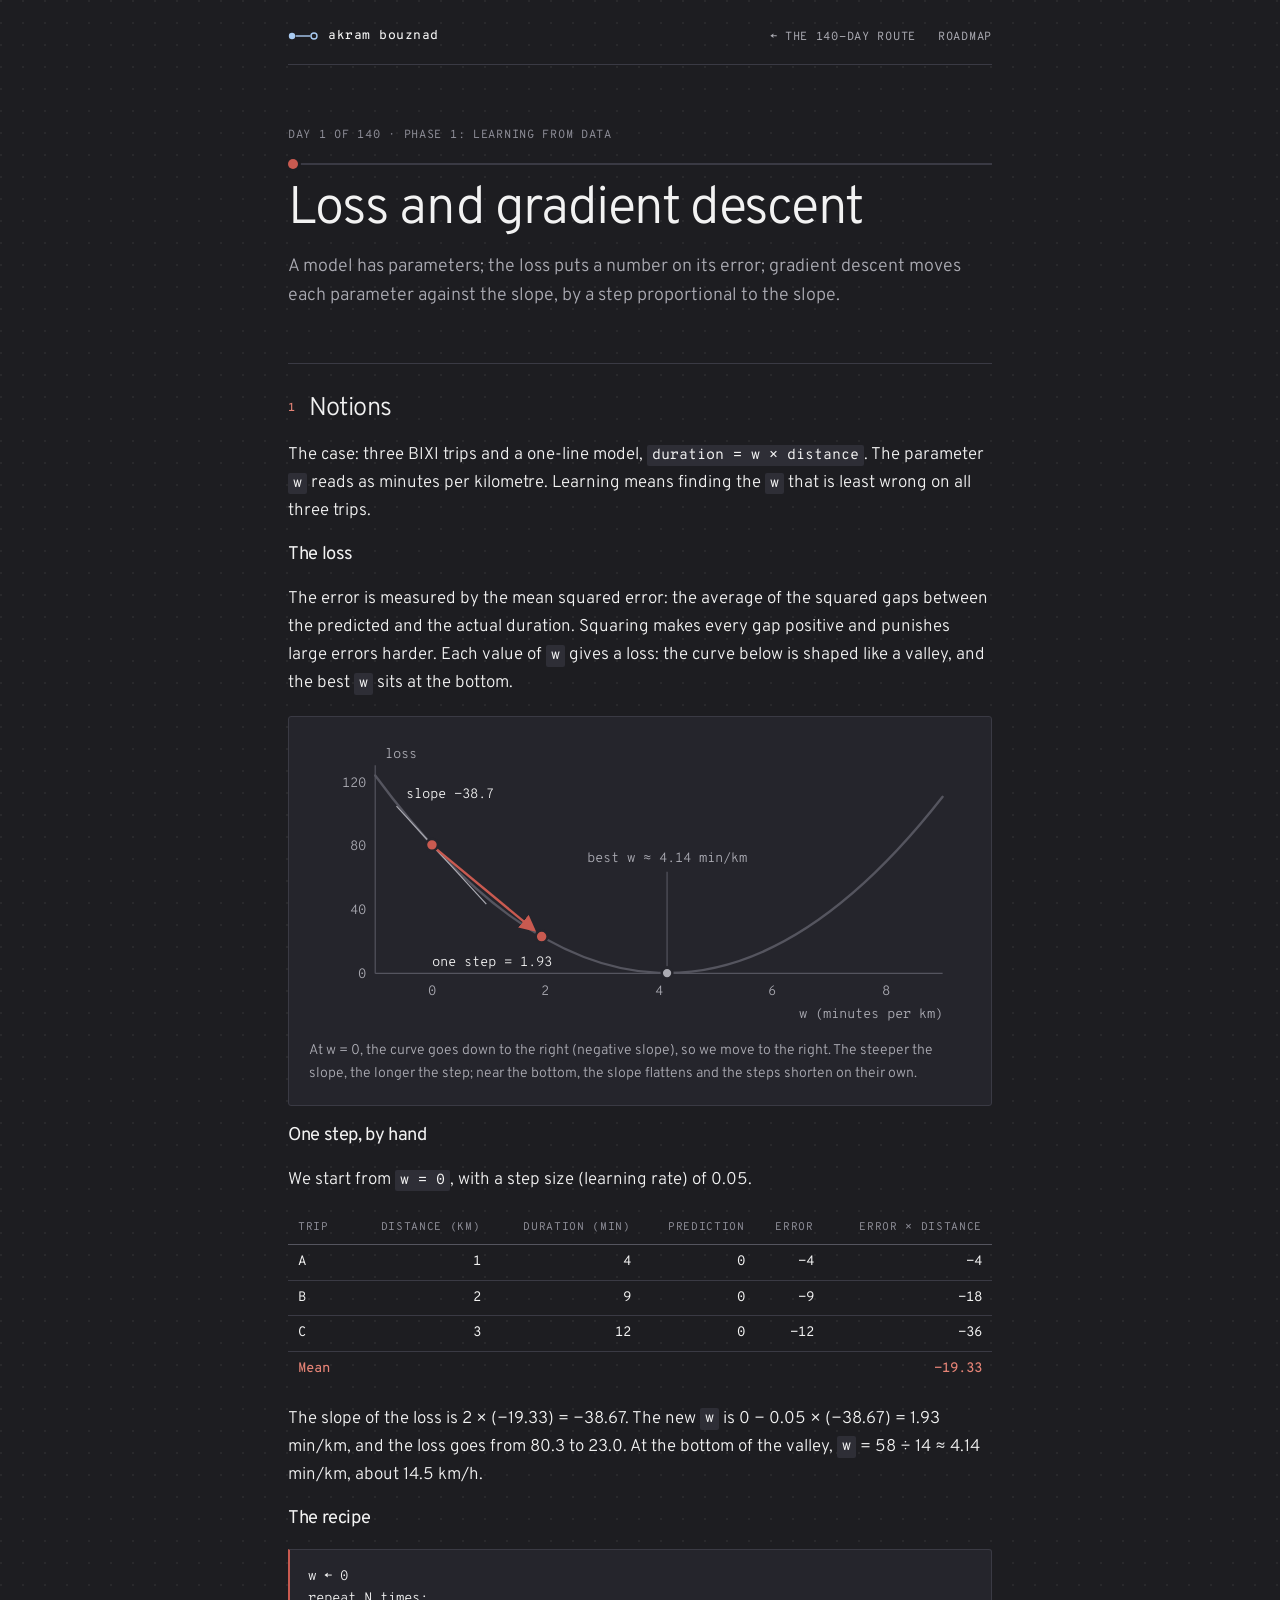
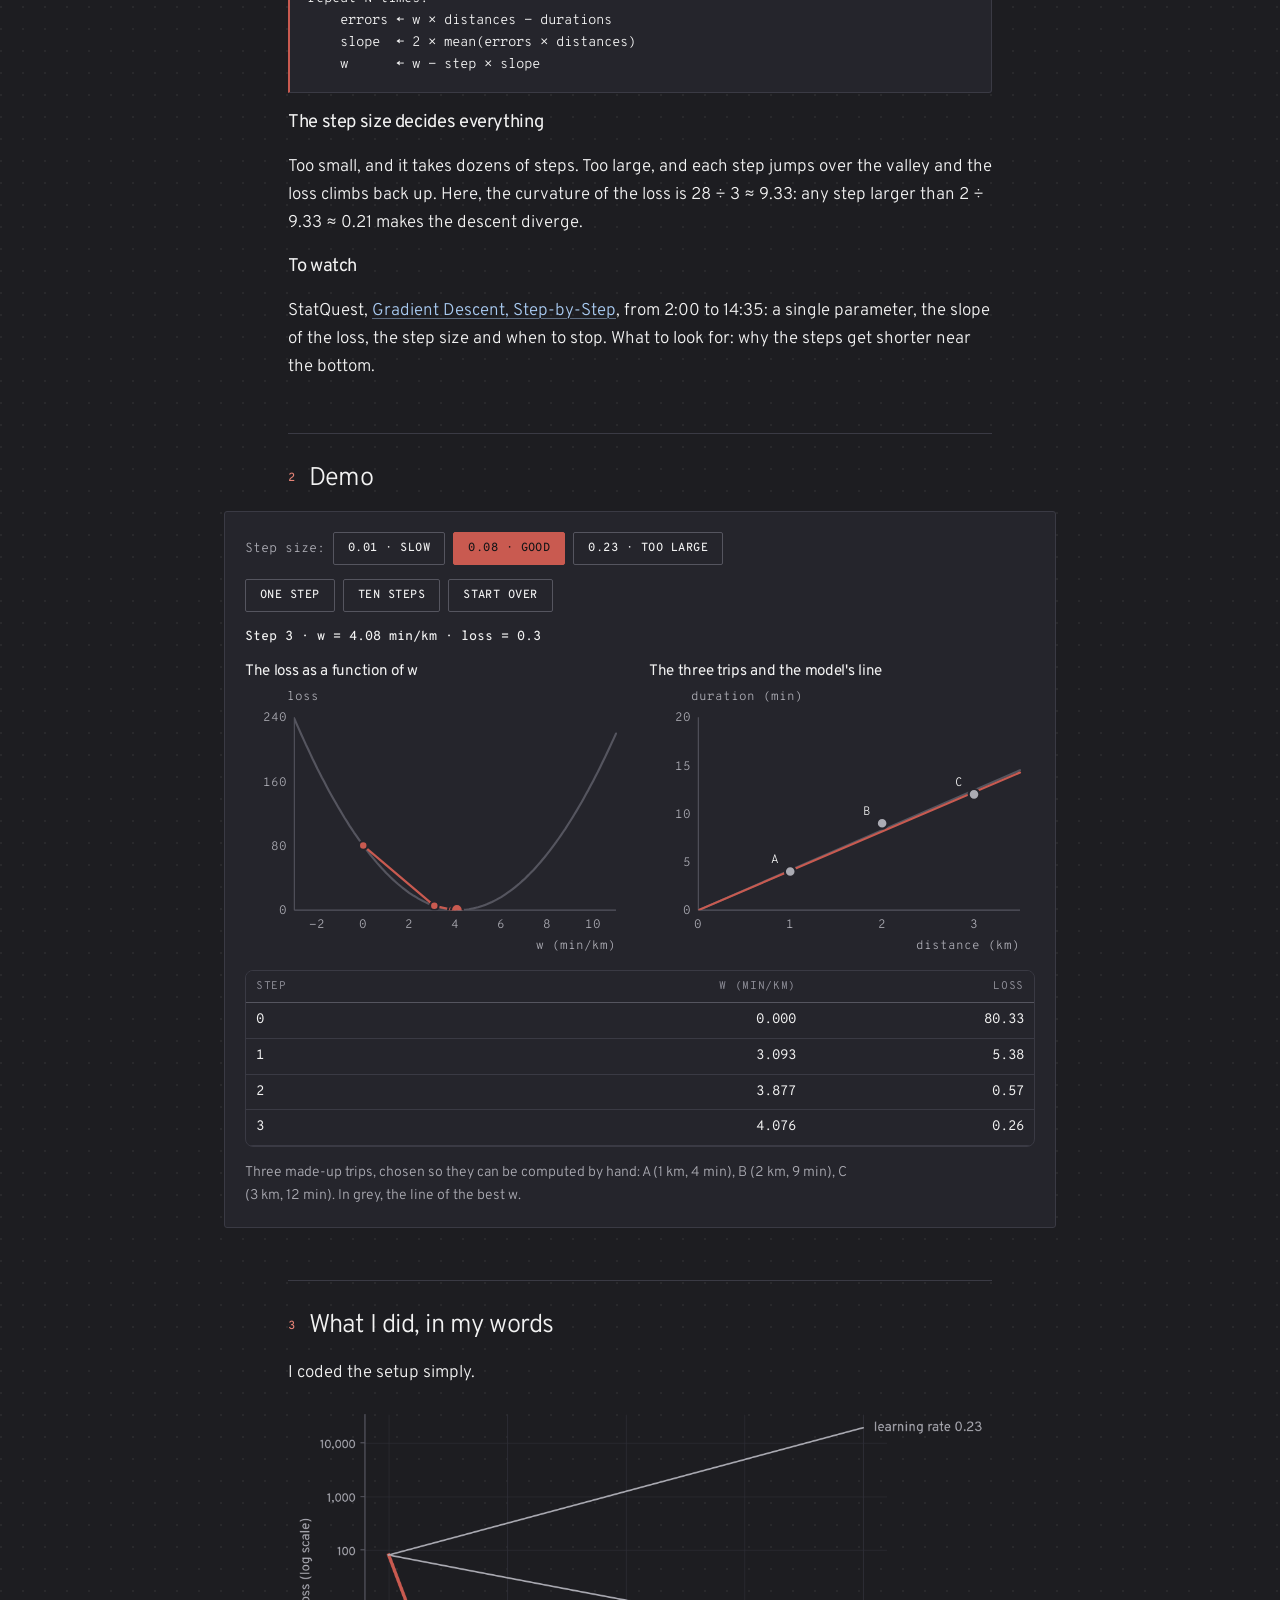
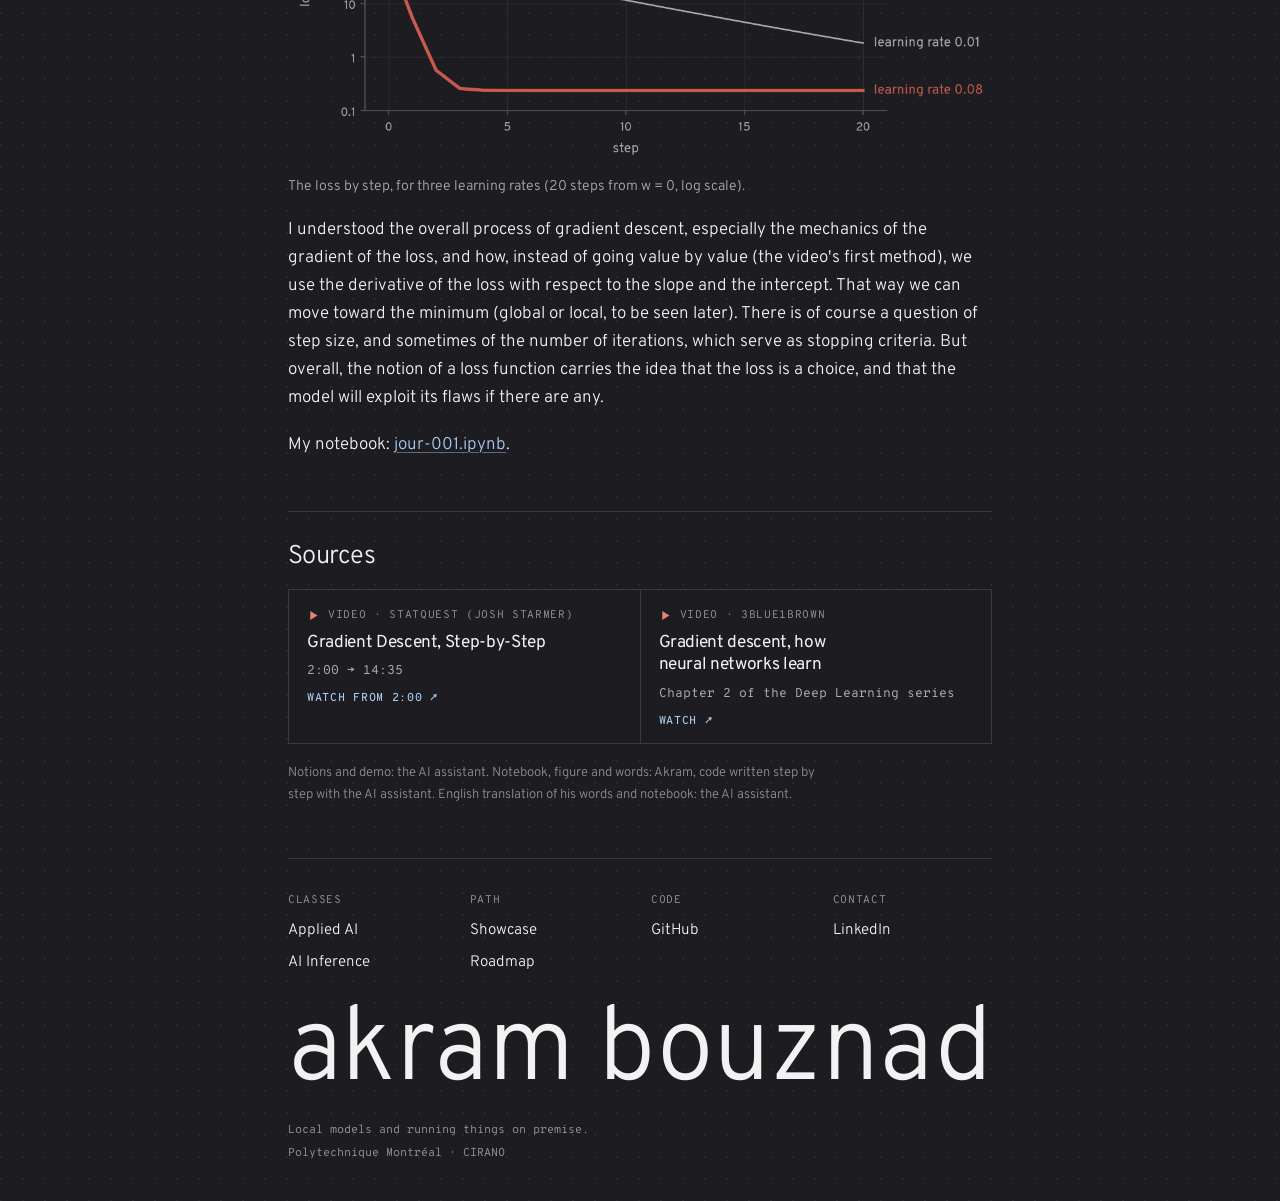
==== commit 8d47bf7c: "Study map identity: neutral charcoal with a dot grid, Overpass, salmon, mint and blue; one large foo" ====
--- a/docs/jours/jour-001/index.html
+++ b/docs/jours/jour-001/index.html
@@ -7,7 +7,7 @@
 <meta name="description" content="A model has parameters; the loss puts a number on its error; gradient descent moves each parameter against the slope, by a step proportional to the slope.">
 <link rel="preconnect" href="https://fonts.googleapis.com">
 <link rel="preconnect" href="https://fonts.gstatic.com" crossorigin>
-<link rel="stylesheet" href="https://fonts.googleapis.com/css2?family=Hanken+Grotesk:ital,wght@0,300..600;1,300..600&family=IBM+Plex+Mono:wght@400;500&family=Newsreader:ital,opsz,wght@0,6..72,300..500;1,6..72,300..500&display=swap">
+<link rel="stylesheet" href="https://fonts.googleapis.com/css2?family=Overpass+Mono:wght@400;500&family=Overpass:ital,wght@0,200..700;1,300..500&display=swap">
 <link rel="stylesheet" href="../../style.css">
 <style>
   /* Day 1 only: two charts side by side, stacked on a phone. */
@@ -159,7 +159,7 @@
     <h2><span class="numero">3</span>What I did, in my words</h2>
     <p>I coded the setup simply.</p>
     <figure>
-      <img src="loss_by_learning_rate_sombre.png" width="1092" height="566" alt="The loss by step, over 20 steps from w = 0, on a log scale. With a learning rate of 0.08, it falls to its floor of 0.24 within 4 steps; with 0.01, it goes down slowly to 1.83; with 0.23, it climbs in a straight line to 19,103.">
+      <img src="loss_by_learning_rate_sombre.png" width="1098" height="565" alt="The loss by step, over 20 steps from w = 0, on a log scale. With a learning rate of 0.08, it falls to its floor of 0.24 within 4 steps; with 0.01, it goes down slowly to 1.83; with 0.23, it climbs in a straight line to 19,103.">
       <figcaption>The loss by step, for three learning rates (20 steps from w = 0, log scale).</figcaption>
     </figure>
     <p>I understood the overall process of gradient descent, especially the mechanics of the gradient of the loss, and how, instead of going value by value (the video's first method), we use the derivative of the loss with respect to the slope and the intercept. That way we can move toward the minimum (global or local, to be seen later). There is of course a question of step size, and sometimes of the number of iterations, which serve as stopping criteria. But overall, the notion of a loss function carries the idea that the loss is a choice, and that the model will exploit its flaws if there are any.</p>
@@ -184,6 +184,16 @@
     </ul>
     <p class="attribution">Notions and demo: the AI assistant. Notebook, figure and words: Akram, code written step by step with the AI assistant. English translation of his words and notebook: the AI assistant.</p>
   </section>
+  <footer class="pied">
+    <div class="pied-colonnes">
+      <div><p class="pied-titre">Classes</p><ul><li><a href="https://akrambouznad789-cyber.github.io/applied-ai-intensive-class/">Applied AI</a></li><li><a href="https://akrambouznad789-cyber.github.io/ai-inference-intensive-class/">AI Inference</a></li></ul></div>
+      <div><p class="pied-titre">Path</p><ul><li><a href="https://akrambouznad789-cyber.github.io/">Showcase</a></li><li><a href="https://akrambouznad789-cyber.github.io/roadmap-ia/">Roadmap</a></li></ul></div>
+      <div><p class="pied-titre">Code</p><ul><li><a href="https://github.com/akrambouznad789-cyber">GitHub</a></li></ul></div>
+      <div><p class="pied-titre">Contact</p><ul><li><a href="https://www.linkedin.com/in/akram-bouznad-68aa7b292/">LinkedIn</a></li></ul></div>
+    </div>
+    <svg class="pied-nom" viewBox="0 0 1000 128" role="img" aria-label="Akram Bouznad"><text x="0" y="106" font-size="150" textLength="1000" lengthAdjust="spacingAndGlyphs">akram bouznad</text></svg>
+    <p class="pied-bas"><span>Local models and running things on premise.</span><span>Polytechnique Montréal · CIRANO</span></p>
+  </footer>
 </main>
 
 <script>
--- a/docs/style.css
+++ b/docs/style.css
@@ -1,31 +1,31 @@
 /* Pages des deux classes intensives : la route des 140 jours et une fiche par jour.
    Le même fichier sert aux deux classes : une retouche ici se reporte dans l'autre classe.
-   Identité « Route de nuit » : un graphite bleuté, une ligne ambre comme une route la nuit, des courbes de niveau.
-   Newsreader (titres), Hanken Grotesk en poids fins (texte), IBM Plex Mono (étiquettes, chiffres, code).
-   Sombre seulement : la même ambiance d'une page à l'autre, sur la vitrine, la page d'accueil et les deux classes. */
+   Identité « Carte d'étude » : le charbon neutre d'une carte d'étude, une trame de points, des traits fins,
+   quelques couleurs franches ; Overpass (titres et texte, poids fins) et Overpass Mono (étiquettes, chiffres, code).
+   Sombre seulement : la même ambiance sur la vitrine, la page d'accueil et les deux classes. */
 :root {
-  --fond: #232830;
-  --surface: #2A3039;
-  --relief: #323944;
-  --texte: #ECE7DD;
-  --secondaire: #AAB2BE;
-  --discret: #959EAC;       /* étiquettes en mono : 4,5:1 au moins sur le fond et les surfaces */
-  --filet: #3B4350;
-  --filet-fort: #4E5866;
-  --signature: #EDBA5C;     /* l'ambre de l'identité : la marque, les numéros */
-  --accent: #EDBA5C;        /* liens et focus */
-  --marque: #CB9027;        /* série 1 des graphiques et couleur de la classe : ce qu'on veut montrer */
-  --serie-2: #2FAE9D;       /* sarcelle : la classe Inférence */
-  --serie-3: #5E8FE6;       /* bleu : la recherche */
-  --neutre: #5B6473;        /* le contexte dans un graphique */
-  --sur-marque: #1B1F26;    /* texte posé sur un aplat de couleur */
-  --police-titre: "Newsreader", Georgia, "Times New Roman", serif;
-  --police-texte: "Hanken Grotesk", "Segoe UI", system-ui, sans-serif;
-  --police-code: "IBM Plex Mono", ui-monospace, Consolas, monospace;
+  --fond: #1D1D21;
+  --surface: #25252C;
+  --relief: #2E2E36;
+  --texte: #F2F2F2;
+  --secondaire: #ABABB3;
+  --discret: #8E8E98;       /* étiquettes en mono : 4,5:1 au moins sur le fond et les surfaces */
+  --filet: #3A3A44;
+  --filet-fort: #55555F;
+  --accent: #A9CBF2;        /* liens, focus et la marque : le bleu clair de la carte */
+  --marque: #C95A50;        /* série 1 et couleur de la classe Applied AI (saumon) : ce qu'on veut montrer */
+  --marque-texte: #E58376;  /* la même couleur, assez claire pour un texte ou un chiffre */
+  --serie-2: #41B490;       /* menthe : la classe AI Inference */
+  --serie-3: #6E9EE2;       /* bleu : la recherche */
+  --neutre: #55555F;        /* le contexte dans un graphique */
+  --sur-marque: #151517;    /* texte posé sur un aplat de couleur */
+  --police-titre: "Overpass", "Segoe UI", system-ui, sans-serif;
+  --police-texte: "Overpass", "Segoe UI", system-ui, sans-serif;
+  --police-code: "Overpass Mono", ui-monospace, Consolas, monospace;
   color-scheme: dark;
 }
-/* La classe Inférence prend la sarcelle pour ses jours et ses liens ; la marque reste ambre. */
-.classe-inference { --marque: var(--serie-2); --accent: #5CC9B8; }
+/* La classe AI Inference prend la menthe pour ses jours et ses graphiques. */
+.classe-inference { --marque: var(--serie-2); --marque-texte: #5CC9A5; }
 
 * { box-sizing: border-box; }
 [hidden] { display: none !important; }
@@ -33,32 +33,35 @@
 .sr-titre { position: absolute; width: 1px; height: 1px; overflow: hidden; clip-path: inset(50%); white-space: nowrap; }
 body {
   margin: 0;
-  background: var(--fond);
+  background-color: var(--fond);
+  /* La trame de points de la carte d'étude */
+  background-image: radial-gradient(circle at 1px 1px, rgb(255 255 255 / 0.05) 1px, transparent 1.5px);
+  background-size: 22px 22px;
   color: var(--texte);
   font-family: var(--police-texte);
   font-weight: 300;
   font-size: 17px;
-  line-height: 1.7;
+  line-height: 1.65;
   -webkit-font-smoothing: antialiased;
   -moz-osx-font-smoothing: grayscale;
 }
-::selection { background: color-mix(in oklab, var(--signature) 35%, transparent); }
+::selection { background: color-mix(in oklab, var(--accent) 35%, transparent); }
 img { max-width: 100%; height: auto; }
 .page-jour, .page-jours {
   max-width: 46rem;
   margin: 0 auto;
   padding-left: max(16px, env(safe-area-inset-left, 0px));
   padding-right: max(16px, env(safe-area-inset-right, 0px));
-  padding-block: 22px 72px;
+  padding-block: 22px 40px;
   display: grid;
   gap: 52px;
 }
 .page-jour > *, .page-jours > * { min-width: 0; }
-h1, h2, h3 { margin: 0; text-wrap: balance; font-family: var(--police-titre); font-weight: 400; letter-spacing: -0.01em; }
-h1 { font-size: clamp(2.3rem, 6vw, 3.3rem); line-height: 1.05; font-weight: 300; }
-h2 { font-size: 1.6rem; line-height: 1.15; }
-h3 { font-size: 1.18rem; line-height: 1.25; }
-strong, b { font-weight: 500; }
+h1, h2, h3 { margin: 0; text-wrap: balance; font-family: var(--police-titre); font-weight: 400; letter-spacing: -0.02em; }
+h1 { font-size: clamp(2.3rem, 6vw, 3.3rem); line-height: 1.04; font-weight: 300; letter-spacing: -0.03em; }
+h2 { font-size: 1.6rem; line-height: 1.15; font-weight: 300; }
+h3 { font-size: 1.15rem; line-height: 1.3; }
+strong, b { font-weight: 600; }
 p, ul, ol { margin: 0; }
 ul, ol { padding-left: 1.3em; display: grid; gap: 6px; }
 a { color: var(--accent); text-decoration-thickness: 1px; text-underline-offset: 3px; text-decoration-color: color-mix(in oklab, var(--accent) 45%, transparent); }
@@ -73,26 +76,20 @@
 }
 .signature {
   display: inline-flex; align-items: center; gap: 10px; color: var(--texte); text-decoration: none;
-  font: 500 0.78rem/1 var(--police-code); letter-spacing: 0.06em;
-}
-.signature svg { width: 30px; height: 10px; color: var(--signature); flex: none; }
+  font: 500 0.8rem/1 var(--police-code); letter-spacing: 0.04em;
+}
+.signature svg { width: 30px; height: 10px; color: var(--accent); flex: none; }
 .liens-haut { display: flex; flex-wrap: wrap; gap: 6px 22px; list-style: none; padding: 0; margin: 0; }
-.liens-haut a, .retour a {
-  font: 400 0.72rem/1.4 var(--police-code); letter-spacing: 0.1em; text-transform: uppercase;
+.liens-haut a {
+  font: 400 0.74rem/1.4 var(--police-code); letter-spacing: 0.06em; text-transform: uppercase;
   color: var(--secondaire); text-decoration: none;
 }
-.liens-haut a:hover, .retour a:hover { color: var(--texte); }
-
-/* En-tête : courbes de niveau discrètes, de la couleur de la classe. */
-.entete { display: grid; gap: 14px; position: relative; isolation: isolate; padding-top: 10px; }
-.entete::before {
-  content: ""; position: absolute; z-index: -1; top: -6px; right: 0; width: min(400px, 72%); height: 210px;
-  background: var(--marque); opacity: 0.15; pointer-events: none;
-  -webkit-mask: url("data:image/svg+xml,%3Csvg xmlns='http://www.w3.org/2000/svg' viewBox='0 0 440 230' fill='none' stroke='black' stroke-width='1'%3E%3Cg transform='translate(300 108)'%3E%3Cpath vector-effect='non-scaling-stroke' d='M-150-8C-142-70-62-104 18-98S162-52 156 8 88 108 0 102-158 52-150-8Z'/%3E%3Cpath vector-effect='non-scaling-stroke' transform='rotate(5) scale(.8)' d='M-150-8C-142-70-62-104 18-98S162-52 156 8 88 108 0 102-158 52-150-8Z'/%3E%3Cpath vector-effect='non-scaling-stroke' transform='rotate(10) scale(.61)' d='M-150-8C-142-70-62-104 18-98S162-52 156 8 88 108 0 102-158 52-150-8Z'/%3E%3Cpath vector-effect='non-scaling-stroke' transform='rotate(16) scale(.43)' d='M-150-8C-142-70-62-104 18-98S162-52 156 8 88 108 0 102-158 52-150-8Z'/%3E%3Cpath vector-effect='non-scaling-stroke' transform='rotate(23) scale(.26)' d='M-150-8C-142-70-62-104 18-98S162-52 156 8 88 108 0 102-158 52-150-8Z'/%3E%3Cpath vector-effect='non-scaling-stroke' transform='translate(-232 70) rotate(-8) scale(.5)' d='M-150-8C-142-70-62-104 18-98S162-52 156 8 88 108 0 102-158 52-150-8Z'/%3E%3Cpath vector-effect='non-scaling-stroke' transform='translate(-232 70) rotate(-2) scale(.3)' d='M-150-8C-142-70-62-104 18-98S162-52 156 8 88 108 0 102-158 52-150-8Z'/%3E%3C/g%3E%3C/svg%3E") no-repeat right top / contain;
-  mask: url("data:image/svg+xml,%3Csvg xmlns='http://www.w3.org/2000/svg' viewBox='0 0 440 230' fill='none' stroke='black' stroke-width='1'%3E%3Cg transform='translate(300 108)'%3E%3Cpath vector-effect='non-scaling-stroke' d='M-150-8C-142-70-62-104 18-98S162-52 156 8 88 108 0 102-158 52-150-8Z'/%3E%3Cpath vector-effect='non-scaling-stroke' transform='rotate(5) scale(.8)' d='M-150-8C-142-70-62-104 18-98S162-52 156 8 88 108 0 102-158 52-150-8Z'/%3E%3Cpath vector-effect='non-scaling-stroke' transform='rotate(10) scale(.61)' d='M-150-8C-142-70-62-104 18-98S162-52 156 8 88 108 0 102-158 52-150-8Z'/%3E%3Cpath vector-effect='non-scaling-stroke' transform='rotate(16) scale(.43)' d='M-150-8C-142-70-62-104 18-98S162-52 156 8 88 108 0 102-158 52-150-8Z'/%3E%3Cpath vector-effect='non-scaling-stroke' transform='rotate(23) scale(.26)' d='M-150-8C-142-70-62-104 18-98S162-52 156 8 88 108 0 102-158 52-150-8Z'/%3E%3Cpath vector-effect='non-scaling-stroke' transform='translate(-232 70) rotate(-8) scale(.5)' d='M-150-8C-142-70-62-104 18-98S162-52 156 8 88 108 0 102-158 52-150-8Z'/%3E%3Cpath vector-effect='non-scaling-stroke' transform='translate(-232 70) rotate(-2) scale(.3)' d='M-150-8C-142-70-62-104 18-98S162-52 156 8 88 108 0 102-158 52-150-8Z'/%3E%3C/g%3E%3C/svg%3E") no-repeat right top / contain;
-}
-.surtitre { font: 400 0.72rem/1.5 var(--police-code); letter-spacing: 0.12em; text-transform: uppercase; color: var(--discret); }
-.chapeau { font-size: 1.1rem; color: var(--secondaire); max-width: 60ch; }
+.liens-haut a:hover { color: var(--texte); }
+
+/* En-tête */
+.entete { display: grid; gap: 14px; padding-top: 10px; }
+.surtitre { font: 400 0.74rem/1.5 var(--police-code); letter-spacing: 0.06em; text-transform: uppercase; color: var(--discret); }
+.chapeau { font-size: 1.12rem; color: var(--secondaire); max-width: 60ch; }
 /* Le compteur du jour : une route, et un nœud là où on en est. */
 .compteur { height: 2px; background: var(--filet); position: relative; margin-block: 4px; }
 .compteur span { display: block; height: 100%; background: var(--marque); position: relative; }
@@ -104,7 +101,7 @@
 /* Sections numérotées : l'ordre de la journée (notions, démo, mots, sources) */
 .page-jour section { display: grid; gap: 18px; padding-top: 30px; border-top: 1px solid var(--filet); }
 .page-jour section > * { min-width: 0; }
-.numero { font: 500 0.72rem/1 var(--police-code); letter-spacing: 0.1em; color: var(--marque); margin-right: 14px; vertical-align: 0.32em; }
+.numero { font: 500 0.74rem/1 var(--police-code); color: var(--marque-texte); margin-right: 14px; vertical-align: 0.3em; }
 .page-jour p { max-width: 68ch; }
 
 /* Encadrés : seuls le schéma et la démo sont des objets à part */
@@ -126,10 +123,10 @@
 
 /* Tableaux de chiffres : les nombres en mono, alignés à droite */
 table.chiffres { border-collapse: collapse; width: 100%; font-variant-numeric: tabular-nums; }
-table.chiffres th { font: 400 0.68rem/1.4 var(--police-code); letter-spacing: 0.1em; text-transform: uppercase; color: var(--discret); text-align: right; padding: 8px 10px; border-bottom: 1px solid var(--filet-fort); }
+table.chiffres th { font: 400 0.7rem/1.4 var(--police-code); letter-spacing: 0.06em; text-transform: uppercase; color: var(--discret); text-align: right; padding: 8px 10px; border-bottom: 1px solid var(--filet-fort); }
 table.chiffres td { font: 400 0.86rem/1.5 var(--police-code); text-align: right; padding: 7px 10px; border-bottom: 1px solid var(--filet); white-space: nowrap; }
 table.chiffres th:first-child, table.chiffres td:first-child { text-align: left; }
-table.chiffres tfoot td { border-bottom: none; color: var(--signature); font-weight: 500; }
+table.chiffres tfoot td { border-bottom: none; color: var(--marque-texte); font-weight: 500; }
 
 /* Ce qui reste à écrire par Akram */
 .a-ecrire { border: 1px dashed var(--filet-fort); border-radius: 3px; padding: 12px 14px; color: var(--secondaire); font-style: italic; }
@@ -137,11 +134,11 @@
 /* Commandes des démos */
 .commandes { display: flex; flex-wrap: wrap; gap: 8px; align-items: center; }
 .bouton {
-  font: 500 0.72rem/1 var(--police-code); letter-spacing: 0.08em; text-transform: uppercase;
+  font: 500 0.74rem/1 var(--police-code); letter-spacing: 0.04em; text-transform: uppercase;
   padding: 10px 14px 9px; border-radius: 2px; border: 1px solid var(--filet-fort);
   background: transparent; color: var(--texte); cursor: pointer;
 }
-.bouton:hover { border-color: var(--marque); color: var(--accent); }
+.bouton:hover { border-color: var(--marque); color: var(--marque-texte); }
 .bouton[aria-pressed="true"] { background: var(--marque); color: var(--sur-marque); border-color: var(--marque); }
 .lecture { font-family: var(--police-code); font-size: 0.82rem; color: var(--secondaire); }
 .lecture strong { color: var(--texte); font-weight: 500; }
@@ -172,17 +169,17 @@
   border-top: 1px solid var(--filet); border-left: 1px solid var(--filet);
 }
 .carte-source {
-  border-right: 1px solid var(--filet); border-bottom: 1px solid var(--filet);
+  border-right: 1px solid var(--filet); border-bottom: 1px solid var(--filet); background: var(--fond);
   padding: 18px 18px 16px; display: grid; gap: 8px; align-content: start; transition: background 0.15s;
 }
 .carte-source:hover { background: var(--surface); }
-.type-source { display: flex; align-items: center; gap: 8px; font: 400 0.68rem/1.4 var(--police-code); letter-spacing: 0.12em; text-transform: uppercase; color: var(--discret); }
-.type-source svg { width: 13px; height: 13px; color: var(--marque); flex: none; }
-.carte-source h3 { font-size: 1.12rem; line-height: 1.3; }
-.passage { font: 400 0.78rem/1.5 var(--police-code); color: var(--secondaire); }
-.citation { font-family: var(--police-titre); font-style: italic; font-size: 1.02rem; border-left: 1px solid var(--marque); padding-left: 12px; }
+.type-source { display: flex; align-items: center; gap: 8px; font: 400 0.7rem/1.4 var(--police-code); letter-spacing: 0.06em; text-transform: uppercase; color: var(--discret); }
+.type-source svg { width: 13px; height: 13px; color: var(--marque-texte); flex: none; }
+.carte-source h3 { font-size: 1.08rem; line-height: 1.3; }
+.passage { font: 400 0.8rem/1.5 var(--police-code); color: var(--secondaire); }
+.citation { font-style: italic; font-size: 0.98rem; border-left: 1px solid var(--marque); padding-left: 12px; }
 .bouton-source {
-  justify-self: start; margin-top: 4px; font: 500 0.7rem/1 var(--police-code); letter-spacing: 0.1em; text-transform: uppercase;
+  justify-self: start; margin-top: 4px; font: 500 0.72rem/1 var(--police-code); letter-spacing: 0.06em; text-transform: uppercase;
   color: var(--accent); text-decoration: none;
 }
 .bouton-source:hover { text-decoration: underline; }
@@ -192,8 +189,8 @@
 .ligne-phases li { flex: var(--jours) 1 0; min-width: 0; }
 .ligne-phases a {
   display: block; position: relative; padding-top: 14px; text-decoration: none;
-  border-top: 3px solid color-mix(in oklab, var(--marque) 55%, var(--fond));
-  color: var(--secondaire); font: 500 0.72rem/1 var(--police-code);
+  border-top: 3px solid color-mix(in oklab, var(--marque) 60%, var(--fond));
+  color: var(--secondaire); font: 500 0.74rem/1 var(--police-code);
 }
 /* Une station au départ de chaque phase. */
 .ligne-phases a::before {
@@ -201,21 +198,21 @@
   background: var(--fond); border: 2px solid var(--marque);
 }
 .ligne-phases a:hover { color: var(--texte); border-top-color: var(--marque); }
-.reperes-jours { display: flex; justify-content: space-between; font: 400 0.68rem/1 var(--police-code); letter-spacing: 0.1em; text-transform: uppercase; color: var(--discret); }
+.reperes-jours { display: flex; justify-content: space-between; font: 400 0.7rem/1 var(--police-code); letter-spacing: 0.06em; text-transform: uppercase; color: var(--discret); }
 .page-jours section { display: grid; gap: 18px; }
 .page-jours section > * { min-width: 0; }
 .compte { display: flex; align-items: baseline; gap: 14px; flex-wrap: wrap; }
-.compte strong { font-family: var(--police-titre); font-size: 4.2rem; font-weight: 300; line-height: 1; color: var(--texte); }
+.compte strong { font-size: 4.2rem; font-weight: 200; line-height: 1; letter-spacing: -0.04em; color: var(--texte); }
 .compte span { color: var(--secondaire); }
 .phases { display: grid; gap: 0; border-top: 1px solid var(--filet); }
 .phase { display: grid; gap: 10px; padding-block: 18px; border-bottom: 1px solid var(--filet); scroll-margin-top: 16px; }
-.phase h3 { font-size: 1.15rem; }
-.phase h3 .numero { vertical-align: 0.2em; }
+.phase h3 { font-size: 1.1rem; }
+.phase h3 .numero { vertical-align: 0.15em; }
 .phase .contenu { color: var(--secondaire); font-size: 0.92rem; max-width: 68ch; }
 .cases { display: flex; flex-wrap: wrap; gap: 4px; list-style: none; padding: 0; }
 .case {
   position: relative; display: block; width: 18px; height: 18px; border-radius: 2px;
-  border: 1px solid var(--filet-fort); background: transparent;
+  border: 1px solid var(--filet-fort); background: var(--fond);
 }
 .case.faite { background: var(--marque); border-color: var(--marque); }
 /* Un jour de projet porte un losange : la forme dit le projet, pas la couleur seule. */
@@ -230,7 +227,7 @@
 .legende .case { width: 14px; height: 14px; }
 .legende .case.projet::after { width: 5px; height: 5px; }
 .liste-jours { font-variant-numeric: tabular-nums; }
-.liste-jours a { font-family: var(--police-titre); font-size: 1.12rem; }
+.liste-jours a { font-size: 1.08rem; }
 /* La recette d'une journée : cinq moments, toujours dans le même ordre, en grille à filets. */
 .recette {
   list-style: none; padding: 0; margin: 0; display: grid; gap: 0; counter-reset: moment;
@@ -238,11 +235,22 @@
   border-top: 1px solid var(--filet); border-left: 1px solid var(--filet);
 }
 .recette li {
-  counter-increment: moment; border-right: 1px solid var(--filet); border-bottom: 1px solid var(--filet);
+  counter-increment: moment; border-right: 1px solid var(--filet); border-bottom: 1px solid var(--filet); background: var(--fond);
   padding: 16px; display: grid; gap: 6px; align-content: start;
 }
-.recette li::before { content: "0" counter(moment); font: 500 0.7rem/1 var(--police-code); letter-spacing: 0.1em; color: var(--marque); }
-.recette strong { font-family: var(--police-titre); font-weight: 400; font-size: 1.15rem; }
+.recette li::before { content: "0" counter(moment); font: 500 0.72rem/1 var(--police-code); color: var(--marque-texte); }
+.recette strong { font-weight: 400; font-size: 1.12rem; }
 .recette .quoi { font-size: 0.86rem; color: var(--secondaire); }
 
+/* Le pied de page, le même sur tous les sites : des colonnes de liens, puis le nom en très grand. */
+.pied { display: grid; gap: 28px; padding-top: 34px; border-top: 1px solid var(--filet); }
+.pied-colonnes { display: grid; grid-template-columns: repeat(auto-fit, minmax(150px, 1fr)); gap: 22px; }
+.pied-titre { font: 400 0.7rem/1.4 var(--police-code); letter-spacing: 0.06em; text-transform: uppercase; color: var(--discret); margin-bottom: 8px; }
+.pied ul { list-style: none; padding: 0; display: grid; gap: 4px; }
+.pied ul a { color: var(--texte); text-decoration: none; font-size: 0.95rem; }
+.pied ul a:hover { color: var(--accent); }
+.pied-nom { display: block; width: 100%; height: auto; }
+.pied-nom text { font-family: var(--police-titre); font-weight: 300; fill: var(--texte); }
+.pied-bas { display: flex; flex-wrap: wrap; justify-content: space-between; gap: 6px 20px; font: 400 0.72rem/1.4 var(--police-code); color: var(--discret); }
+
 @media (prefers-reduced-motion: reduce) { * { transition: none !important; animation: none !important; } }
